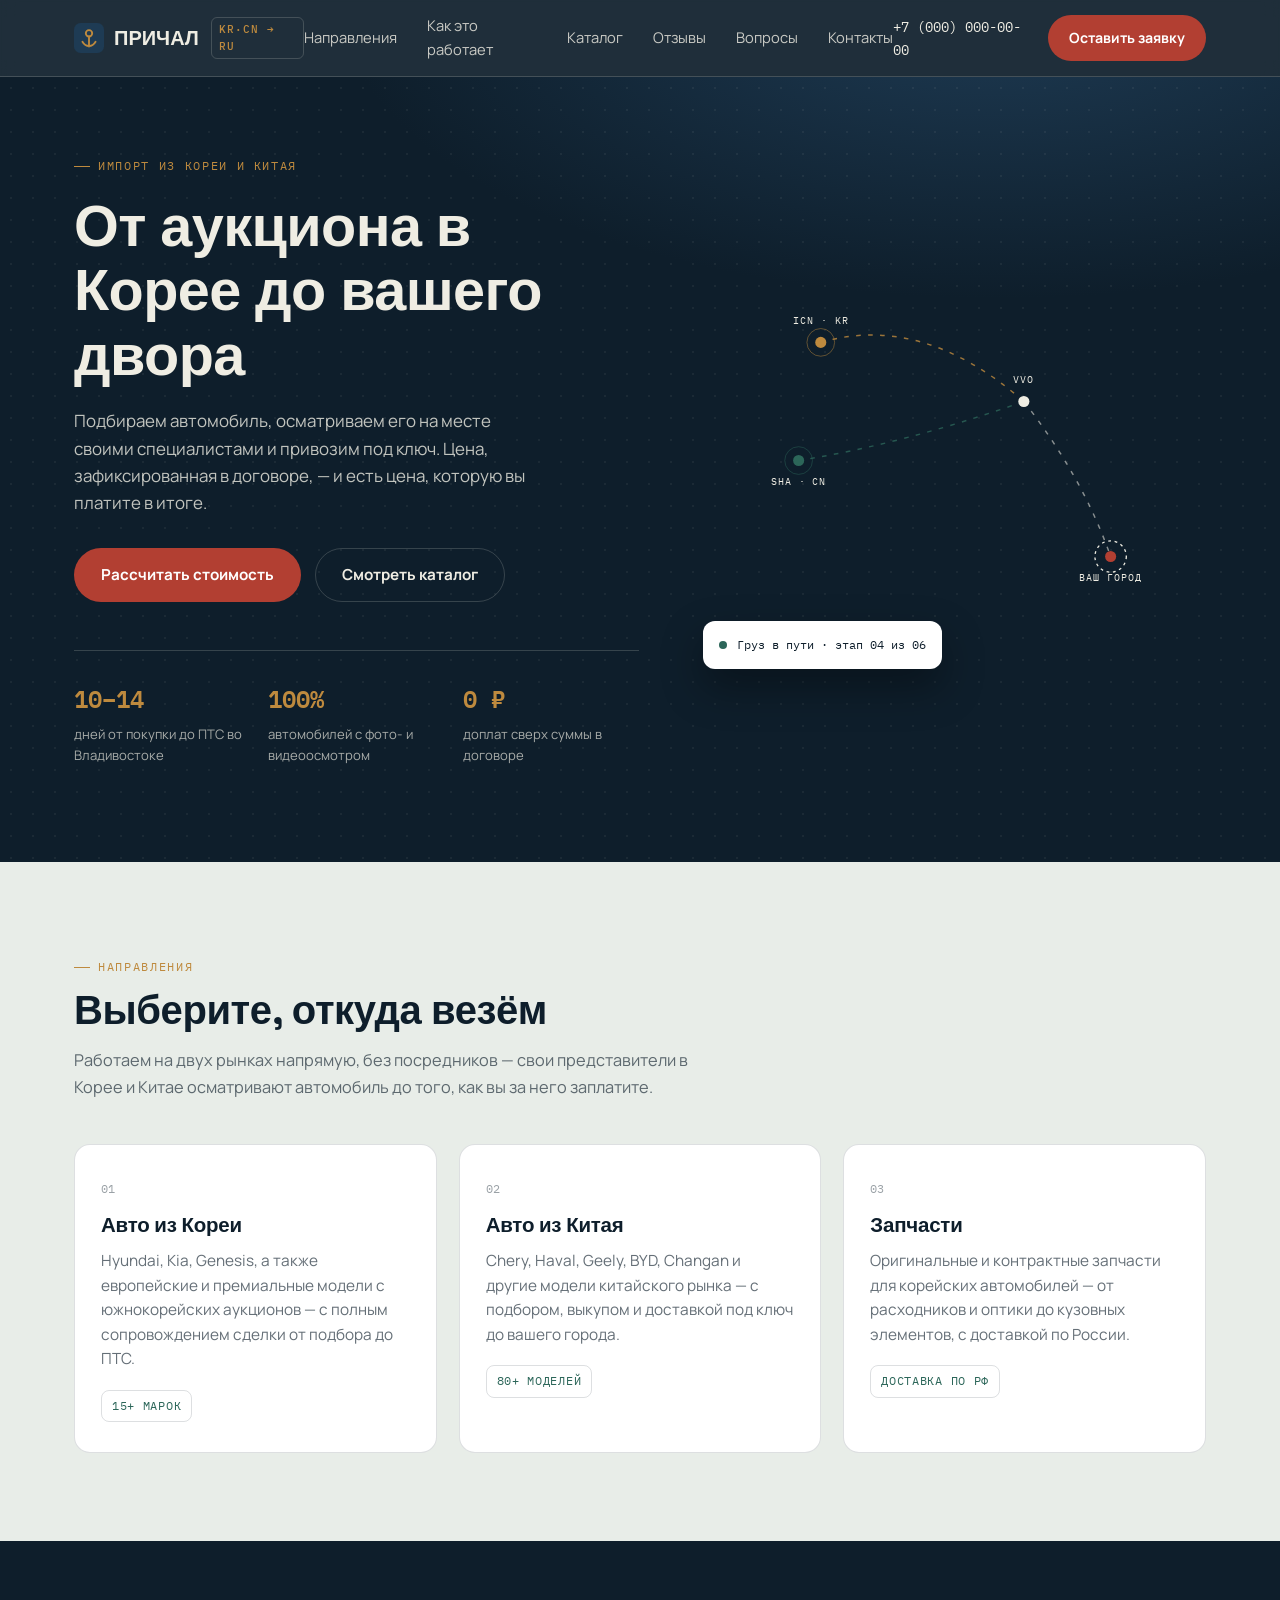
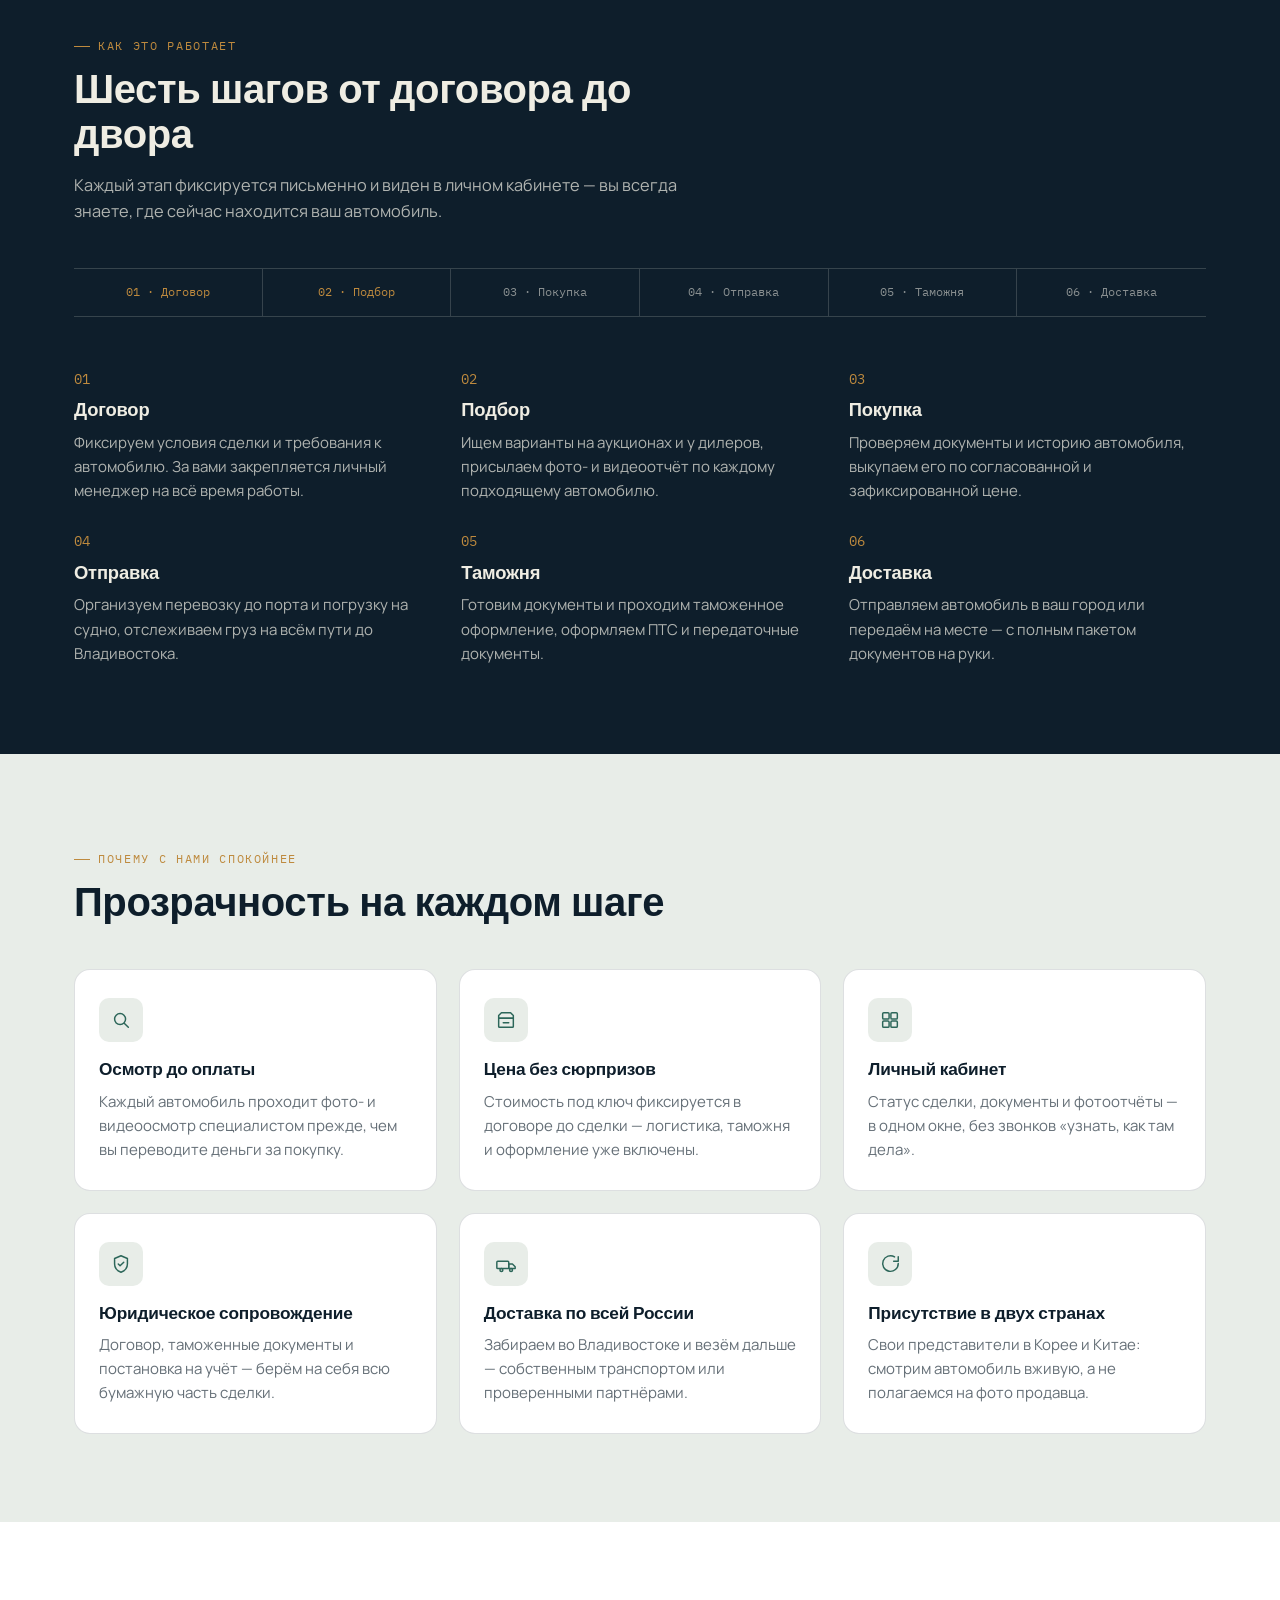
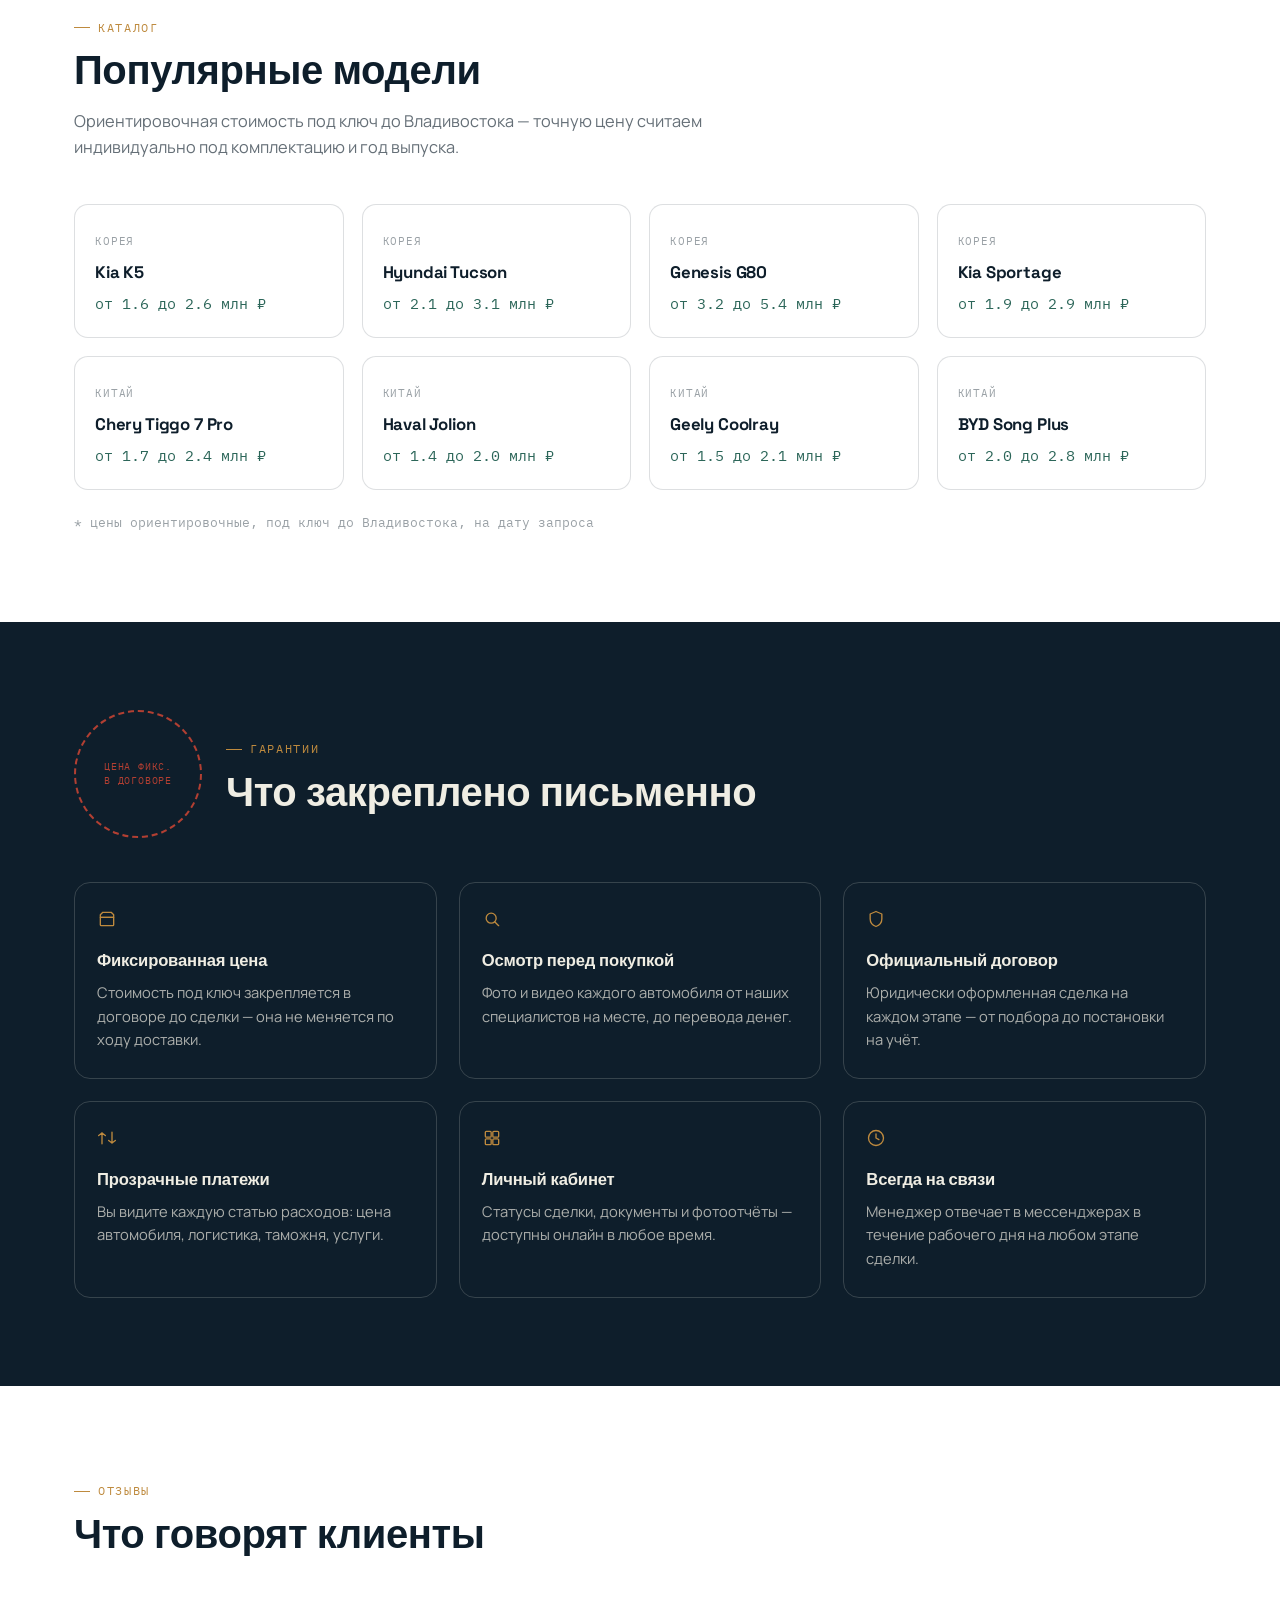
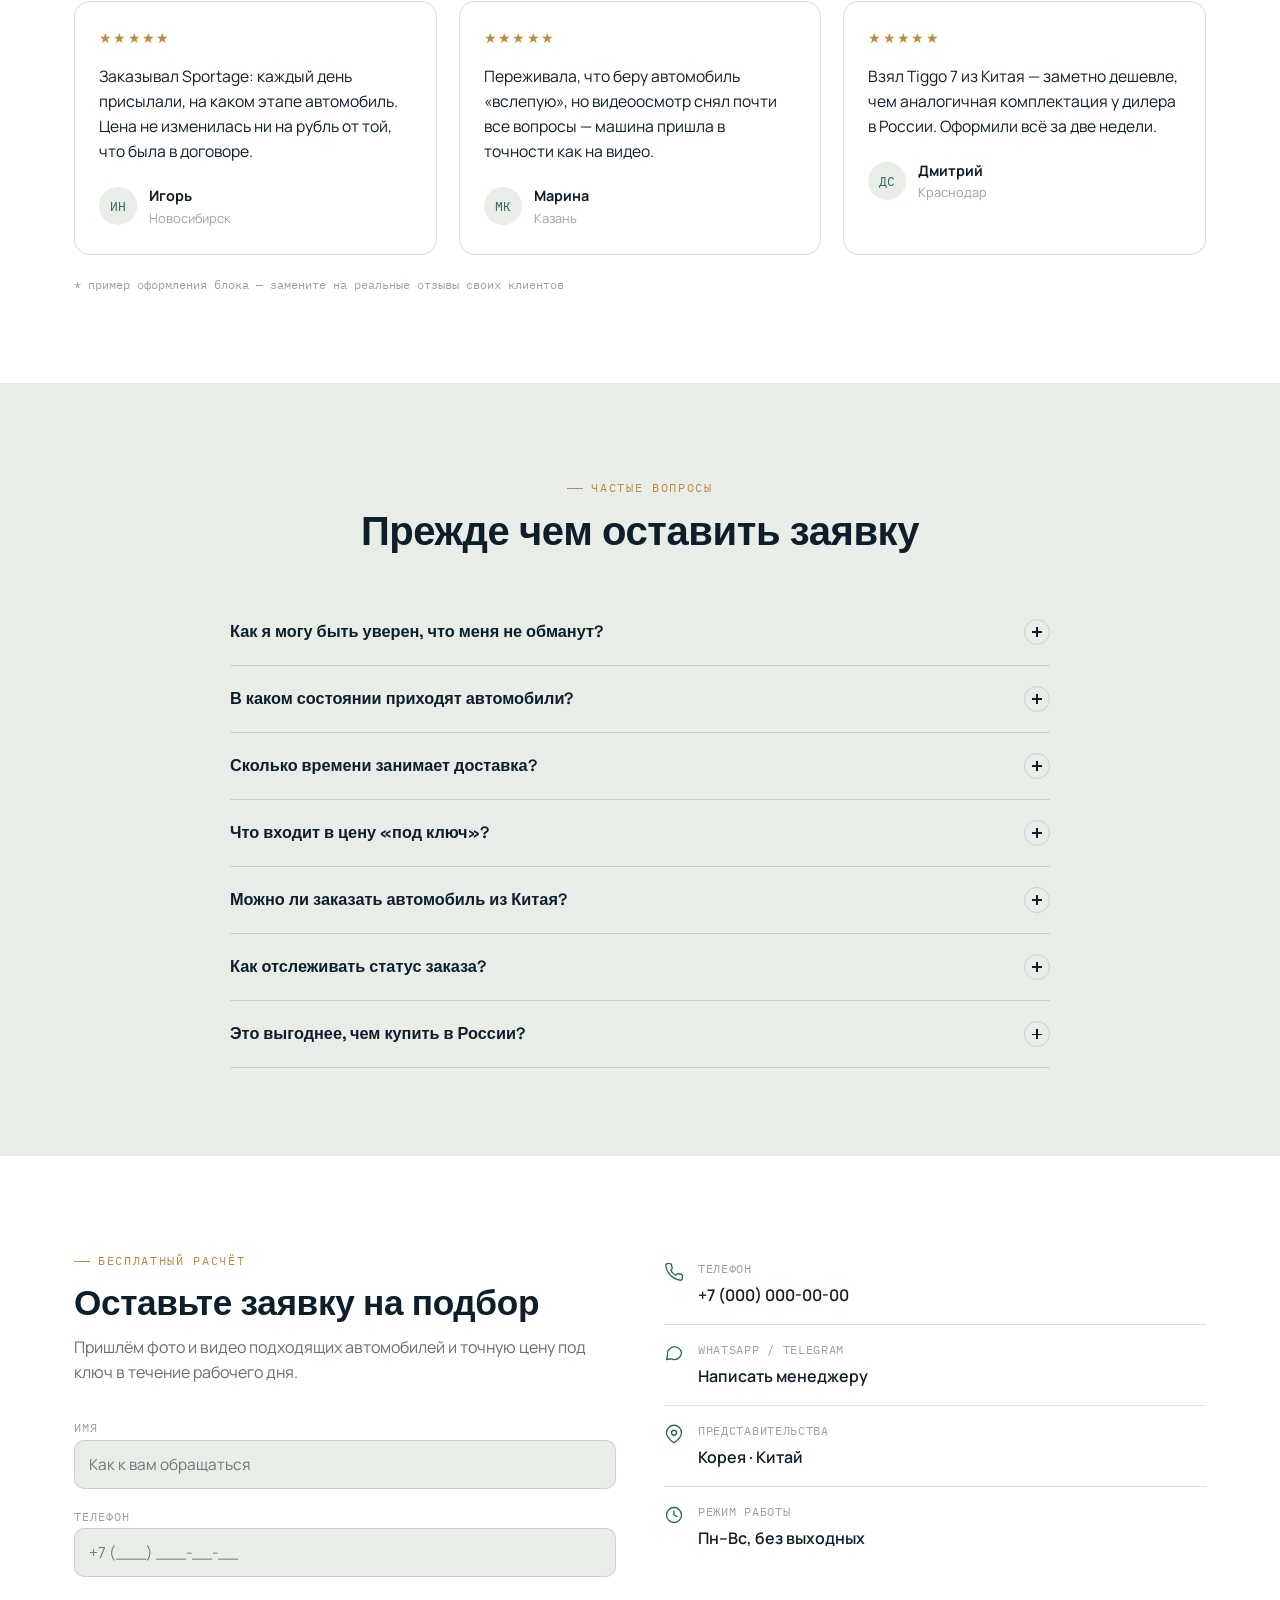
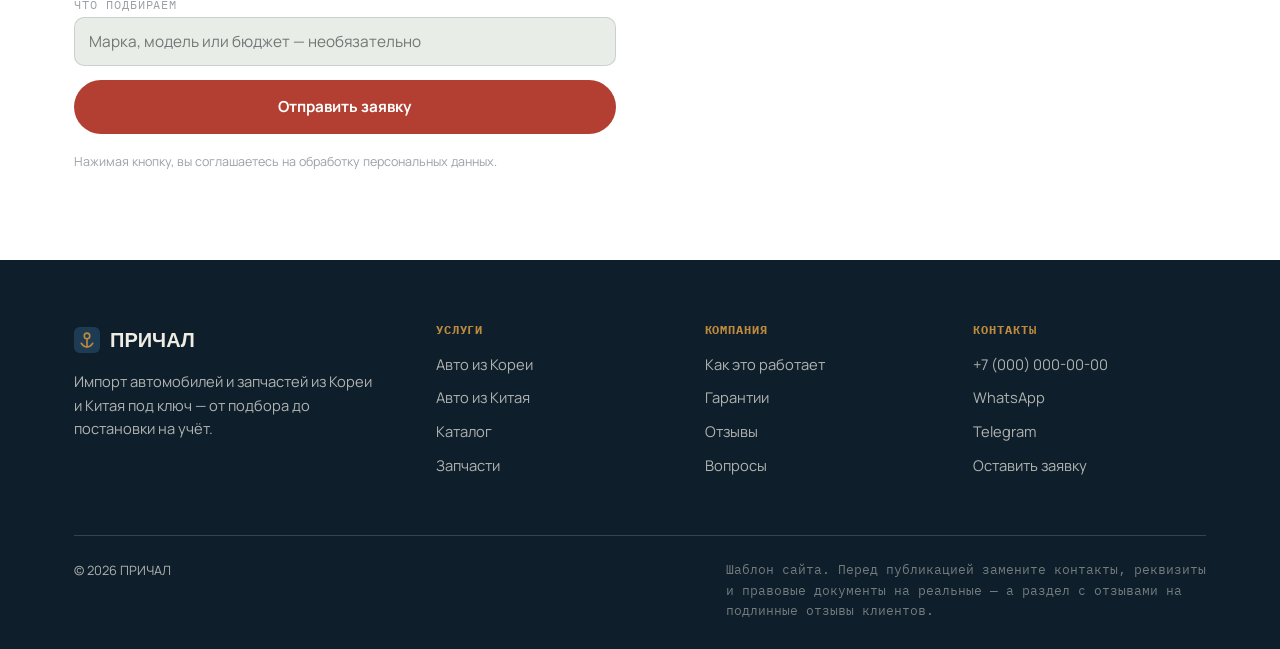
==== index.html @ e8a431ff "Add files via upload" ====
<!DOCTYPE html>
<html lang="ru">
<head>
<meta charset="UTF-8">
<meta name="viewport" content="width=device-width, initial-scale=1">
<title>ПРИЧАЛ — импорт автомобилей из Кореи и Китая под ключ</title>
<meta name="description" content="Подбираем, осматриваем и привозим автомобили из Кореи и Китая под ключ. Фиксированная цена в договоре, фото- и видеоосмотр, доставка по всей России.">
<link rel="icon" href="data:image/svg+xml,%3Csvg xmlns='http://www.w3.org/2000/svg' viewBox='0 0 32 32'%3E%3Crect width='32' height='32' rx='7' fill='%230E1E2B'/%3E%3Ccircle cx='16' cy='11' r='3.4' fill='none' stroke='%23BE8A3E' stroke-width='2'/%3E%3Cpath d='M16 14.4V25M9 20c1.8 3 4.2 4.6 7 4.6s5.2-1.6 7-4.6' fill='none' stroke='%23BE8A3E' stroke-width='2' stroke-linecap='round'/%3E%3C/svg%3E">
<link rel="preconnect" href="https://fonts.googleapis.com">
<link rel="preconnect" href="https://fonts.gstatic.com" crossorigin>
<link href="https://fonts.googleapis.com/css2?family=Space+Grotesk:wght@500;600;700&family=IBM+Plex+Mono:wght@400;500;600&family=Manrope:wght@400;500;600;700;800&display=swap" rel="stylesheet">
<style>
  :root{
    --navy:#0E1E2B;
    --navy-2:#152A3C;
    --navy-3:#1E3B54;
    --chart:#E8EDE8;
    --card:#FFFFFF;
    --brass:#BE8A3E;
    --signal:#B23F32;
    --sea:#2C6659;
    --ink:#0E1E2B;
    --ink-muted:rgba(14,30,43,.64);
    --ink-faint:rgba(14,30,43,.42);
    --line:rgba(14,30,43,.14);
    --line-invert:rgba(239,237,227,.18);
    --cream:#EFEDE3;
    --radius:16px;
    --container:1180px;
    --ff-display:'Space Grotesk',sans-serif;
    --ff-body:'Manrope',sans-serif;
    --ff-mono:'IBM Plex Mono',monospace;
  }

  *,*::before,*::after{box-sizing:border-box;}
  html{scroll-behavior:smooth;}
  body{
    margin:0;
    font-family:var(--ff-body);
    color:var(--ink);
    background:var(--chart);
    -webkit-font-smoothing:antialiased;
    line-height:1.6;
  }
  h1,h2,h3,h4{font-family:var(--ff-display);margin:0;line-height:1.12;letter-spacing:-.01em;}
  p{margin:0;}
  ul{margin:0;padding:0;list-style:none;}
  a{color:inherit;text-decoration:none;}
  img{max-width:100%;display:block;}
  button{font:inherit;cursor:pointer;}
  section[id]{scroll-margin-top:88px;}

  .skip-link{position:absolute;left:-999px;top:0;background:var(--signal);color:#fff;padding:10px 16px;border-radius:0 0 8px 0;z-index:200;}
  .skip-link:focus{left:0;}

  :focus-visible{outline:2px solid var(--brass);outline-offset:2px;}

  .container{max-width:var(--container);margin:0 auto;padding:0 24px;}
  .eyebrow{
    font-family:var(--ff-mono);
    font-size:.74rem;
    letter-spacing:.14em;
    text-transform:uppercase;
    color:var(--brass);
    display:inline-flex;
    align-items:center;
    gap:8px;
  }
  .eyebrow::before{content:'';width:16px;height:1px;background:var(--brass);display:inline-block;}

  .section-head{max-width:640px;margin-bottom:44px;}
  .section-head h2{font-size:clamp(1.7rem,3.2vw,2.5rem);margin-top:12px;}
  .section-head p{margin-top:14px;color:var(--ink-muted);font-size:1.02rem;}
  .section-head.center{margin-left:auto;margin-right:auto;text-align:center;}

  .btn{
    display:inline-flex;align-items:center;justify-content:center;gap:8px;
    padding:14px 26px;border-radius:999px;border:1px solid transparent;
    font-family:var(--ff-body);font-weight:700;font-size:.95rem;
    transition:transform .15s ease, background .2s ease, border-color .2s ease, color .2s ease;
    white-space:nowrap;
  }
  .btn--primary{background:var(--signal);color:#fff;}
  .btn--primary:hover{transform:translateY(-2px);background:#9c342a;}
  .btn--ghost{border-color:var(--line);color:var(--ink);background:transparent;}
  .btn--ghost:hover{border-color:var(--ink);transform:translateY(-2px);}
  .btn--ghost-invert{border-color:var(--line-invert);color:var(--cream);}
  .btn--ghost-invert:hover{border-color:var(--cream);}
  .btn--block{width:100%;}

  /* ===== Stamp signature element ===== */
  .stamp{
    width:128px;height:128px;border-radius:50%;
    border:2px dashed var(--signal);
    display:flex;align-items:center;justify-content:center;text-align:center;
    transform:rotate(-9deg);
    font-family:var(--ff-mono);color:var(--signal);
    flex:none;
  }
  .stamp span{display:block;font-size:.62rem;letter-spacing:.08em;text-transform:uppercase;line-height:1.35;padding:0 14px;}
  .stamp--sea{border-color:var(--sea);color:var(--sea);}

  /* ===== Header ===== */
  .site-header{
    position:sticky;top:0;z-index:100;
    background:rgba(14,30,43,.92);
    backdrop-filter:blur(8px);
    border-bottom:1px solid var(--line-invert);
  }
  .nav-row{display:flex;align-items:center;justify-content:space-between;height:76px;color:var(--cream);}
  .logo{display:flex;align-items:center;gap:10px;font-family:var(--ff-display);font-weight:700;font-size:1.25rem;color:var(--cream);}
  .logo em{font-style:normal;font-family:var(--ff-mono);font-weight:500;font-size:.66rem;letter-spacing:.1em;color:var(--brass);border:1px solid var(--line-invert);padding:3px 7px;border-radius:6px;margin-left:2px;}
  .logo svg{flex:none;}

  .nav-links{display:flex;align-items:center;gap:30px;font-size:.92rem;}
  .nav-links a{color:rgba(239,237,227,.82);transition:color .2s ease;}
  .nav-links a:hover{color:var(--cream);}

  .nav-actions{display:flex;align-items:center;gap:16px;}
  .nav-phone{font-family:var(--ff-mono);font-size:.9rem;color:var(--cream);display:none;}

  .burger{display:none;}
  #nav-toggle{display:none;}

  @media (max-width:920px){
    .nav-links{
      position:absolute;top:76px;left:0;right:0;
      background:var(--navy);
      flex-direction:column;align-items:stretch;gap:0;
      max-height:0;overflow:hidden;
      border-bottom:1px solid var(--line-invert);
      transition:max-height .3s ease;
    }
    .nav-links a{padding:16px 24px;border-top:1px solid var(--line-invert);}
    #nav-toggle:checked ~ .nav-links{max-height:400px;}
    .burger{
      display:flex;flex-direction:column;gap:5px;width:26px;background:none;border:none;padding:4px;
    }
    .burger span{height:2px;background:var(--cream);border-radius:2px;}
    .nav-phone{display:none !important;}
  }
  @media (min-width:921px){
    .nav-phone{display:inline-flex;}
  }

  /* ===== Hero ===== */
  .hero{
    background:radial-gradient(1100px 500px at 78% -10%, var(--navy-3), transparent 60%), var(--navy);
    color:var(--cream);
    padding:72px 0 96px;
    position:relative;
    overflow:hidden;
  }
  .hero::after{
    content:'';position:absolute;inset:0;
    background-image:radial-gradient(rgba(239,237,227,.06) 1px, transparent 1px);
    background-size:22px 22px;
    pointer-events:none;
  }
  .hero-grid{
    display:grid;grid-template-columns:1.05fr .95fr;gap:56px;align-items:center;
    position:relative;z-index:1;
  }
  .hero h1{font-size:clamp(2.3rem,4.6vw,3.6rem);margin-top:18px;max-width:14ch;}
  .hero-sub{margin-top:20px;max-width:46ch;color:rgba(239,237,227,.8);font-size:1.06rem;}
  .hero-ctas{display:flex;flex-wrap:wrap;gap:14px;margin-top:32px;align-items:center;}

  .hero-stats{
    display:grid;grid-template-columns:repeat(3,1fr);gap:18px;
    margin-top:48px;padding-top:28px;border-top:1px solid var(--line-invert);
  }
  .hero-stats .num{font-family:var(--ff-mono);font-size:1.5rem;color:var(--brass);font-weight:600;}
  .hero-stats .lbl{font-size:.82rem;color:rgba(239,237,227,.68);margin-top:6px;}

  .route-wrap{position:relative;display:flex;justify-content:center;}
  .route-card{
    position:absolute;bottom:-18px;left:8px;
    background:var(--card);color:var(--ink);border-radius:12px;
    padding:14px 16px;box-shadow:0 18px 40px rgba(0,0,0,.35);
    font-family:var(--ff-mono);font-size:.78rem;
    display:flex;align-items:center;gap:10px;
  }
  .route-card .dot{width:8px;height:8px;border-radius:50%;background:var(--sea);flex:none;}
  .route-map{width:100%;max-width:480px;height:auto;}
  .route-line{stroke-dasharray:5 8;animation:dash 26s linear infinite;}
  @keyframes dash{to{stroke-dashoffset:-600;}}

  @media (max-width:920px){
    .hero-grid{grid-template-columns:1fr;}
    .route-wrap{order:-1;margin-bottom:12px;}
    .route-card{position:static;margin-top:14px;display:inline-flex;}
  }
  @media (max-width:560px){
    .hero-stats{grid-template-columns:1fr;gap:14px;}
  }

  /* ===== Sections generic ===== */
  section{padding:88px 0;}
  .section--tight{padding:64px 0;}
  .bg-card{background:var(--card);}

  /* Directions */
  .directions-grid{display:grid;grid-template-columns:repeat(3,1fr);gap:22px;}
  .direction-card{
    background:var(--card);border:1px solid var(--line);border-radius:var(--radius);
    padding:30px 26px;transition:transform .2s ease, box-shadow .2s ease;
  }
  .direction-card:hover{transform:translateY(-4px);box-shadow:0 20px 40px rgba(14,30,43,.08);}
  .direction-card .idx{font-family:var(--ff-mono);color:var(--ink-faint);font-size:.78rem;}
  .direction-card h3{font-size:1.28rem;margin-top:14px;}
  .direction-card p{margin-top:12px;color:var(--ink-muted);font-size:.96rem;}
  .direction-card .tag{
    display:inline-block;margin-top:18px;font-family:var(--ff-mono);font-size:.72rem;
    letter-spacing:.06em;text-transform:uppercase;color:var(--sea);
    border:1px solid var(--line);padding:6px 10px;border-radius:8px;
  }

  @media (max-width:920px){.directions-grid{grid-template-columns:1fr;}}

  /* Process */
  .process{background:var(--navy);color:var(--cream);}
  .process-track{display:grid;grid-template-columns:repeat(6,1fr);gap:0;margin-bottom:52px;border-top:1px solid var(--line-invert);border-bottom:1px solid var(--line-invert);}
  .process-track div{
    font-family:var(--ff-mono);font-size:.72rem;text-align:center;padding:14px 4px;
    color:rgba(239,237,227,.55);border-right:1px solid var(--line-invert);
  }
  .process-track div:last-child{border-right:none;}
  .process-track div.active{color:var(--brass);}
  .process-grid{display:grid;grid-template-columns:repeat(3,1fr);gap:28px 30px;}
  .process-step .step-num{font-family:var(--ff-mono);color:var(--brass);font-size:.85rem;}
  .process-step h3{font-size:1.15rem;margin-top:10px;}
  .process-step p{margin-top:10px;color:rgba(239,237,227,.72);font-size:.94rem;}

  @media (max-width:920px){
    .process-track{grid-template-columns:repeat(3,1fr);}
    .process-track div:nth-child(3){border-right:none;}
    .process-grid{grid-template-columns:1fr 1fr;}
  }
  @media (max-width:560px){.process-grid{grid-template-columns:1fr;}}

  /* Features */
  .features-grid{display:grid;grid-template-columns:repeat(3,1fr);gap:22px;}
  .feature-card{padding:28px 24px;border-radius:var(--radius);border:1px solid var(--line);background:var(--card);}
  .feature-card .icon{
    width:44px;height:44px;border-radius:10px;background:var(--chart);
    display:flex;align-items:center;justify-content:center;color:var(--sea);
  }
  .feature-card h3{font-size:1.08rem;margin-top:18px;}
  .feature-card p{margin-top:10px;color:var(--ink-muted);font-size:.94rem;}

  @media (max-width:920px){.features-grid{grid-template-columns:1fr 1fr;}}
  @media (max-width:560px){.features-grid{grid-template-columns:1fr;}}

  /* Catalog */
  .catalog-grid{display:grid;grid-template-columns:repeat(4,1fr);gap:18px;}
  .model-card{
    background:var(--card);border:1px solid var(--line);border-radius:14px;
    padding:22px 20px;transition:border-color .2s ease, transform .2s ease;
  }
  .model-card:hover{border-color:var(--sea);transform:translateY(-3px);}
  .model-card .flag{font-family:var(--ff-mono);font-size:.66rem;letter-spacing:.08em;text-transform:uppercase;color:var(--ink-faint);}
  .model-card h4{font-size:1.05rem;margin-top:10px;}
  .model-card .price{margin-top:10px;font-family:var(--ff-mono);color:var(--sea);font-size:.92rem;}
  .catalog-note{margin-top:22px;color:var(--ink-faint);font-size:.84rem;font-family:var(--ff-mono);}

  @media (max-width:920px){.catalog-grid{grid-template-columns:1fr 1fr;}}
  @media (max-width:560px){.catalog-grid{grid-template-columns:1fr;}}

  /* Guarantees */
  .guarantees{background:var(--navy);color:var(--cream);}
  .guarantee-head{display:flex;align-items:center;gap:24px;margin-bottom:44px;flex-wrap:wrap;}
  .guarantees-grid{display:grid;grid-template-columns:repeat(3,1fr);gap:22px;}
  .guarantee-card{border:1px solid var(--line-invert);border-radius:var(--radius);padding:26px 22px;}
  .guarantee-card .icon{color:var(--brass);}
  .guarantee-card h3{font-size:1.04rem;margin-top:16px;}
  .guarantee-card p{margin-top:10px;color:rgba(239,237,227,.7);font-size:.92rem;}

  @media (max-width:920px){.guarantees-grid{grid-template-columns:1fr 1fr;}}
  @media (max-width:560px){.guarantees-grid{grid-template-columns:1fr;}.guarantee-head{flex-direction:column;align-items:flex-start;}}

  /* Testimonials */
  .testi-grid{display:grid;grid-template-columns:repeat(3,1fr);gap:22px;}
  .testi-card{background:var(--card);border:1px solid var(--line);border-radius:var(--radius);padding:26px 24px;}
  .testi-stars{color:var(--brass);font-family:var(--ff-mono);letter-spacing:.1em;font-size:.85rem;}
  .testi-card p.quote{margin-top:14px;font-size:.98rem;color:var(--ink);}
  .testi-who{display:flex;align-items:center;gap:12px;margin-top:20px;}
  .testi-avatar{
    width:38px;height:38px;border-radius:50%;background:var(--chart);
    display:flex;align-items:center;justify-content:center;font-family:var(--ff-mono);
    font-size:.82rem;color:var(--sea);flex:none;
  }
  .testi-who .name{font-weight:700;font-size:.9rem;}
  .testi-who .city{font-size:.8rem;color:var(--ink-faint);}
  .testi-note{margin-top:20px;font-family:var(--ff-mono);font-size:.78rem;color:var(--ink-faint);}

  @media (max-width:920px){.testi-grid{grid-template-columns:1fr;}}

  /* FAQ */
  .faq-list{max-width:820px;margin:0 auto;}
  details.faq-item{border-bottom:1px solid var(--line);padding:20px 0;}
  details.faq-item summary{
    list-style:none;cursor:pointer;display:flex;align-items:center;justify-content:space-between;
    gap:20px;font-family:var(--ff-display);font-weight:600;font-size:1.02rem;
  }
  details.faq-item summary::-webkit-details-marker{display:none;}
  details.faq-item summary .plus{
    flex:none;width:26px;height:26px;border-radius:50%;border:1px solid var(--line);
    display:flex;align-items:center;justify-content:center;position:relative;
  }
  details.faq-item summary .plus::before,
  details.faq-item summary .plus::after{content:'';position:absolute;background:var(--ink);}
  details.faq-item summary .plus::before{width:10px;height:1.6px;}
  details.faq-item summary .plus::after{width:1.6px;height:10px;transition:transform .2s ease;}
  details.faq-item[open] summary .plus::after{transform:rotate(90deg) scaleY(0);}
  details.faq-item p{margin-top:14px;color:var(--ink-muted);font-size:.96rem;max-width:70ch;}

  /* CTA / contact */
  .contact{background:var(--card);}
  .contact-grid{display:grid;grid-template-columns:1fr 1fr;gap:48px;align-items:start;}
  .contact-form{display:grid;gap:14px;}
  .contact-form label{font-family:var(--ff-mono);font-size:.74rem;text-transform:uppercase;letter-spacing:.08em;color:var(--ink-faint);}
  .contact-form input,.contact-form textarea{
    width:100%;padding:13px 14px;border-radius:10px;border:1px solid var(--line);
    font-family:var(--ff-body);font-size:.96rem;background:var(--chart);color:var(--ink);
  }
  .contact-form textarea{min-height:96px;resize:vertical;}
  .form-note{font-size:.78rem;color:var(--ink-faint);margin-top:4px;}
  .form-success{
    display:none;margin-top:14px;padding:12px 14px;border-radius:10px;
    background:rgba(44,102,89,.1);color:var(--sea);font-size:.9rem;font-family:var(--ff-mono);
  }
  .form-success.show{display:block;}

  .contact-side .item{display:flex;gap:14px;padding:16px 0;border-top:1px solid var(--line);}
  .contact-side .item:first-child{border-top:none;}
  .contact-side .item .ic{color:var(--sea);flex:none;margin-top:2px;}
  .contact-side .item .lbl{font-family:var(--ff-mono);font-size:.72rem;text-transform:uppercase;letter-spacing:.06em;color:var(--ink-faint);}
  .contact-side .item .val{margin-top:4px;font-weight:600;}

  @media (max-width:920px){.contact-grid{grid-template-columns:1fr;}}

  /* Footer */
  .site-footer{background:var(--navy);color:rgba(239,237,227,.72);padding:64px 0 28px;}
  .footer-top{display:grid;grid-template-columns:1.4fr 1fr 1fr 1fr;gap:36px;}
  .footer-brand .logo{margin-bottom:14px;}
  .footer-brand p{font-size:.92rem;max-width:34ch;}
  .footer-col h4{font-family:var(--ff-mono);font-size:.72rem;letter-spacing:.08em;text-transform:uppercase;color:var(--brass);margin-bottom:16px;}
  .footer-col ul li{margin-bottom:10px;font-size:.92rem;}
  .footer-col ul a:hover{color:var(--cream);}
  .footer-bottom{
    margin-top:48px;padding-top:24px;border-top:1px solid var(--line-invert);
    display:flex;justify-content:space-between;flex-wrap:wrap;gap:12px;font-size:.8rem;
  }
  .footer-bottom .legal-note{font-family:var(--ff-mono);color:rgba(239,237,227,.45);max-width:60ch;}

  @media (max-width:920px){.footer-top{grid-template-columns:1fr 1fr;}}
  @media (max-width:560px){.footer-top{grid-template-columns:1fr;}}

  /* Reveal on scroll (progressive enhancement) */
  html.js-ready .reveal{opacity:0;transform:translateY(16px);transition:opacity .6s ease, transform .6s ease;}
  html.js-ready .reveal.in{opacity:1;transform:none;}

  @media (prefers-reduced-motion:reduce){
    html{scroll-behavior:auto;}
    .route-line{animation:none;}
    html.js-ready .reveal{opacity:1;transform:none;transition:none;}
    .direction-card:hover,.model-card:hover,.btn:hover{transform:none;}
  }
</style>
</head>
<body>
<a href="#main" class="skip-link">Перейти к содержимому</a>

<header class="site-header">
  <div class="container nav-row">
    <a href="#top" class="logo" aria-label="ПРИЧАЛ — на главную">
      <svg width="30" height="30" viewBox="0 0 32 32"><rect width="32" height="32" rx="7" fill="#1E3B54"/><circle cx="16" cy="11" r="3.4" fill="none" stroke="#BE8A3E" stroke-width="2"/><path d="M16 14.4V25M9 20c1.8 3 4.2 4.6 7 4.6s5.2-1.6 7-4.6" fill="none" stroke="#BE8A3E" stroke-width="2" stroke-linecap="round"/></svg>
      ПРИЧАЛ <em>KR·CN → RU</em>
    </a>

    <input type="checkbox" id="nav-toggle">
    <nav aria-label="Основная навигация" style="display:flex;align-items:center;">
      <ul class="nav-links">
        <li><a href="#directions">Направления</a></li>
        <li><a href="#process">Как это работает</a></li>
        <li><a href="#catalog">Каталог</a></li>
        <li><a href="#reviews">Отзывы</a></li>
        <li><a href="#faq">Вопросы</a></li>
        <li><a href="#contacts">Контакты</a></li>
      </ul>
    </nav>

    <div class="nav-actions">
      <a href="tel:+70000000000" class="nav-phone">+7 (000) 000-00-00</a>
      <a href="#contacts" class="btn btn--primary" style="padding:11px 20px;font-size:.88rem;">Оставить заявку</a>
      <label for="nav-toggle" class="burger" aria-label="Открыть меню"><span></span><span></span><span></span></label>
    </div>
  </div>
</header>

<main id="main">

  <!-- HERO -->
  <section class="hero" id="top">
    <div class="container hero-grid">
      <div>
        <span class="eyebrow">Импорт из Кореи и Китая</span>
        <h1>От аукциона в Корее до вашего двора</h1>
        <p class="hero-sub">Подбираем автомобиль, осматриваем его на месте своими специалистами и привозим под ключ. Цена, зафиксированная в договоре, — и есть цена, которую вы платите в итоге.</p>

        <div class="hero-ctas">
          <a href="#contacts" class="btn btn--primary">Рассчитать стоимость</a>
          <a href="#catalog" class="btn btn--ghost-invert">Смотреть каталог</a>
        </div>

        <div class="hero-stats">
          <div><div class="num">10–14</div><div class="lbl">дней от покупки до ПТС во Владивостоке</div></div>
          <div><div class="num">100%</div><div class="lbl">автомобилей с фото- и видеоосмотром</div></div>
          <div><div class="num">0 ₽</div><div class="lbl">доплат сверх суммы в договоре</div></div>
        </div>
      </div>

      <div class="route-wrap">
        <svg class="route-map" viewBox="0 0 520 420" role="img" aria-label="Схема маршрута доставки: Корея и Китай — Владивосток — ваш город">
          <path class="route-line" d="M120,86 Q230,54 340,150" fill="none" stroke="#BE8A3E" stroke-width="1.6" opacity=".8"/>
          <path class="route-line" d="M96,214 Q210,196 340,150" fill="none" stroke="#2C6659" stroke-width="1.6" opacity=".8"/>
          <path class="route-line" d="M340,150 Q404,232 434,318" fill="none" stroke="#EFEDE3" stroke-width="1.6" opacity=".55"/>

          <circle cx="120" cy="86" r="15" fill="none" stroke="#BE8A3E" stroke-width="1" opacity=".5"/>
          <circle cx="120" cy="86" r="6" fill="#BE8A3E"/>
          <text x="120" y="66" text-anchor="middle" fill="#EFEDE3" font-family="IBM Plex Mono" font-size="11" letter-spacing="1">ICN · KR</text>

          <circle cx="96" cy="214" r="15" fill="none" stroke="#2C6659" stroke-width="1" opacity=".5"/>
          <circle cx="96" cy="214" r="6" fill="#2C6659"/>
          <text x="96" y="240" text-anchor="middle" fill="#EFEDE3" font-family="IBM Plex Mono" font-size="11" letter-spacing="1">SHA · CN</text>

          <circle cx="340" cy="150" r="6" fill="#EFEDE3"/>
          <text x="340" y="130" text-anchor="middle" fill="#EFEDE3" font-family="IBM Plex Mono" font-size="11" letter-spacing="1">VVO</text>

          <circle cx="434" cy="318" r="17" fill="none" stroke="#EFEDE3" stroke-width="1.4" stroke-dasharray="3 4"/>
          <circle cx="434" cy="318" r="6" fill="#B23F32"/>
          <text x="434" y="344" text-anchor="middle" fill="#EFEDE3" font-family="IBM Plex Mono" font-size="11" letter-spacing="1">ВАШ ГОРОД</text>
        </svg>
        <div class="route-card"><span class="dot"></span> Груз в пути · этап 04 из 06</div>
      </div>
    </div>
  </section>

  <!-- DIRECTIONS -->
  <section id="directions">
    <div class="container">
      <div class="section-head reveal">
        <span class="eyebrow">Направления</span>
        <h2>Выберите, откуда везём</h2>
        <p>Работаем на двух рынках напрямую, без посредников — свои представители в Корее и Китае осматривают автомобиль до того, как вы за него заплатите.</p>
      </div>

      <div class="directions-grid">
        <div class="direction-card reveal">
          <span class="idx">01</span>
          <h3>Авто из Кореи</h3>
          <p>Hyundai, Kia, Genesis, а также европейские и премиальные модели с южнокорейских аукционов — с полным сопровождением сделки от подбора до ПТС.</p>
          <span class="tag">15+ марок</span>
        </div>
        <div class="direction-card reveal">
          <span class="idx">02</span>
          <h3>Авто из Китая</h3>
          <p>Chery, Haval, Geely, BYD, Changan и другие модели китайского рынка — с подбором, выкупом и доставкой под ключ до вашего города.</p>
          <span class="tag">80+ моделей</span>
        </div>
        <div class="direction-card reveal">
          <span class="idx">03</span>
          <h3>Запчасти</h3>
          <p>Оригинальные и контрактные запчасти для корейских автомобилей — от расходников и оптики до кузовных элементов, с доставкой по России.</p>
          <span class="tag">Доставка по РФ</span>
        </div>
      </div>
    </div>
  </section>

  <!-- PROCESS -->
  <section class="process" id="process">
    <div class="container">
      <div class="section-head reveal" style="color:var(--cream);">
        <span class="eyebrow">Как это работает</span>
        <h2>Шесть шагов от договора до двора</h2>
        <p style="color:rgba(239,237,227,.72);">Каждый этап фиксируется письменно и виден в личном кабинете — вы всегда знаете, где сейчас находится ваш автомобиль.</p>
      </div>

      <div class="process-track">
        <div class="active">01 · Договор</div>
        <div class="active">02 · Подбор</div>
        <div>03 · Покупка</div>
        <div>04 · Отправка</div>
        <div>05 · Таможня</div>
        <div>06 · Доставка</div>
      </div>

      <div class="process-grid">
        <div class="process-step reveal">
          <div class="step-num">01</div>
          <h3>Договор</h3>
          <p>Фиксируем условия сделки и требования к автомобилю. За вами закрепляется личный менеджер на всё время работы.</p>
        </div>
        <div class="process-step reveal">
          <div class="step-num">02</div>
          <h3>Подбор</h3>
          <p>Ищем варианты на аукционах и у дилеров, присылаем фото- и видеоотчёт по каждому подходящему автомобилю.</p>
        </div>
        <div class="process-step reveal">
          <div class="step-num">03</div>
          <h3>Покупка</h3>
          <p>Проверяем документы и историю автомобиля, выкупаем его по согласованной и зафиксированной цене.</p>
        </div>
        <div class="process-step reveal">
          <div class="step-num">04</div>
          <h3>Отправка</h3>
          <p>Организуем перевозку до порта и погрузку на судно, отслеживаем груз на всём пути до Владивостока.</p>
        </div>
        <div class="process-step reveal">
          <div class="step-num">05</div>
          <h3>Таможня</h3>
          <p>Готовим документы и проходим таможенное оформление, оформляем ПТС и передаточные документы.</p>
        </div>
        <div class="process-step reveal">
          <div class="step-num">06</div>
          <h3>Доставка</h3>
          <p>Отправляем автомобиль в ваш город или передаём на месте — с полным пакетом документов на руки.</p>
        </div>
      </div>
    </div>
  </section>

  <!-- FEATURES -->
  <section id="why">
    <div class="container">
      <div class="section-head reveal">
        <span class="eyebrow">Почему с нами спокойнее</span>
        <h2>Прозрачность на каждом шаге</h2>
      </div>

      <div class="features-grid">
        <div class="feature-card reveal">
          <div class="icon"><svg width="22" height="22" viewBox="0 0 24 24" fill="none" stroke="currentColor" stroke-width="1.6" stroke-linecap="round" stroke-linejoin="round"><circle cx="11" cy="11" r="6"/><line x1="20" y1="20" x2="15.5" y2="15.5"/></svg></div>
          <h3>Осмотр до оплаты</h3>
          <p>Каждый автомобиль проходит фото- и видеоосмотр специалистом прежде, чем вы переводите деньги за покупку.</p>
        </div>
        <div class="feature-card reveal">
          <div class="icon"><svg width="22" height="22" viewBox="0 0 24 24" fill="none" stroke="currentColor" stroke-width="1.6" stroke-linecap="round" stroke-linejoin="round"><path d="M4 7l3-3h10l3 3v3H4z"/><path d="M4 10h16v9a1 1 0 0 1-1 1H5a1 1 0 0 1-1-1z"/><path d="M9 15h6"/></svg></div>
          <h3>Цена без сюрпризов</h3>
          <p>Стоимость под ключ фиксируется в договоре до сделки — логистика, таможня и оформление уже включены.</p>
        </div>
        <div class="feature-card reveal">
          <div class="icon"><svg width="22" height="22" viewBox="0 0 24 24" fill="none" stroke="currentColor" stroke-width="1.6" stroke-linecap="round" stroke-linejoin="round"><rect x="4" y="4" width="7" height="7" rx="1.2"/><rect x="13" y="4" width="7" height="7" rx="1.2"/><rect x="4" y="13" width="7" height="7" rx="1.2"/><rect x="13" y="13" width="7" height="7" rx="1.2"/></svg></div>
          <h3>Личный кабинет</h3>
          <p>Статус сделки, документы и фотоотчёты — в одном окне, без звонков «узнать, как там дела».</p>
        </div>
        <div class="feature-card reveal">
          <div class="icon"><svg width="22" height="22" viewBox="0 0 24 24" fill="none" stroke="currentColor" stroke-width="1.6" stroke-linecap="round" stroke-linejoin="round"><path d="M12 3l7 3v6c0 4.5-3 7.5-7 9-4-1.5-7-4.5-7-9V6z"/><path d="M9 12l2 2 4-4"/></svg></div>
          <h3>Юридическое сопровождение</h3>
          <p>Договор, таможенные документы и постановка на учёт — берём на себя всю бумажную часть сделки.</p>
        </div>
        <div class="feature-card reveal">
          <div class="icon"><svg width="22" height="22" viewBox="0 0 24 24" fill="none" stroke="currentColor" stroke-width="1.6" stroke-linecap="round" stroke-linejoin="round"><rect x="2" y="9" width="13" height="8" rx="1"/><path d="M15 12h4l3 3v2h-7z"/><circle cx="7" cy="18.5" r="1.6"/><circle cx="17.5" cy="18.5" r="1.6"/></svg></div>
          <h3>Доставка по всей России</h3>
          <p>Забираем во Владивостоке и везём дальше — собственным транспортом или проверенными партнёрами.</p>
        </div>
        <div class="feature-card reveal">
          <div class="icon"><svg width="22" height="22" viewBox="0 0 24 24" fill="none" stroke="currentColor" stroke-width="1.6" stroke-linecap="round" stroke-linejoin="round"><path d="M21 11.5a8.5 8.5 0 1 1-4-7.2"/><path d="M21 4v5h-5"/></svg></div>
          <h3>Присутствие в двух странах</h3>
          <p>Свои представители в Корее и Китае: смотрим автомобиль вживую, а не полагаемся на фото продавца.</p>
        </div>
      </div>
    </div>
  </section>

  <!-- CATALOG -->
  <section class="bg-card" id="catalog">
    <div class="container">
      <div class="section-head reveal">
        <span class="eyebrow">Каталог</span>
        <h2>Популярные модели</h2>
        <p>Ориентировочная стоимость под ключ до Владивостока — точную цену считаем индивидуально под комплектацию и год выпуска.</p>
      </div>

      <div class="catalog-grid">
        <div class="model-card reveal"><span class="flag">Корея</span><h4>Kia K5</h4><div class="price">от 1.6 до 2.6 млн ₽</div></div>
        <div class="model-card reveal"><span class="flag">Корея</span><h4>Hyundai Tucson</h4><div class="price">от 2.1 до 3.1 млн ₽</div></div>
        <div class="model-card reveal"><span class="flag">Корея</span><h4>Genesis G80</h4><div class="price">от 3.2 до 5.4 млн ₽</div></div>
        <div class="model-card reveal"><span class="flag">Корея</span><h4>Kia Sportage</h4><div class="price">от 1.9 до 2.9 млн ₽</div></div>
        <div class="model-card reveal"><span class="flag">Китай</span><h4>Chery Tiggo 7 Pro</h4><div class="price">от 1.7 до 2.4 млн ₽</div></div>
        <div class="model-card reveal"><span class="flag">Китай</span><h4>Haval Jolion</h4><div class="price">от 1.4 до 2.0 млн ₽</div></div>
        <div class="model-card reveal"><span class="flag">Китай</span><h4>Geely Coolray</h4><div class="price">от 1.5 до 2.1 млн ₽</div></div>
        <div class="model-card reveal"><span class="flag">Китай</span><h4>BYD Song Plus</h4><div class="price">от 2.0 до 2.8 млн ₽</div></div>
      </div>
      <div class="catalog-note">* цены ориентировочные, под ключ до Владивостока, на дату запроса</div>
    </div>
  </section>

  <!-- GUARANTEES -->
  <section class="guarantees" id="guarantees">
    <div class="container">
      <div class="guarantee-head">
        <div class="stamp reveal" aria-hidden="true"><span>Цена фикс.<br>в договоре</span></div>
        <div class="section-head reveal" style="margin-bottom:0;color:var(--cream);">
          <span class="eyebrow">Гарантии</span>
          <h2>Что закреплено письменно</h2>
        </div>
      </div>

      <div class="guarantees-grid">
        <div class="guarantee-card reveal">
          <div class="icon"><svg width="20" height="20" viewBox="0 0 24 24" fill="none" stroke="currentColor" stroke-width="1.6" stroke-linecap="round" stroke-linejoin="round"><path d="M4 7l3-3h10l3 3v3H4z"/><path d="M4 10h16v9a1 1 0 0 1-1 1H5a1 1 0 0 1-1-1z"/></svg></div>
          <h3>Фиксированная цена</h3>
          <p>Стоимость под ключ закрепляется в договоре до сделки — она не меняется по ходу доставки.</p>
        </div>
        <div class="guarantee-card reveal">
          <div class="icon"><svg width="20" height="20" viewBox="0 0 24 24" fill="none" stroke="currentColor" stroke-width="1.6" stroke-linecap="round" stroke-linejoin="round"><circle cx="11" cy="11" r="6"/><line x1="20" y1="20" x2="15.5" y2="15.5"/></svg></div>
          <h3>Осмотр перед покупкой</h3>
          <p>Фото и видео каждого автомобиля от наших специалистов на месте, до перевода денег.</p>
        </div>
        <div class="guarantee-card reveal">
          <div class="icon"><svg width="20" height="20" viewBox="0 0 24 24" fill="none" stroke="currentColor" stroke-width="1.6" stroke-linecap="round" stroke-linejoin="round"><path d="M12 3l7 3v6c0 4.5-3 7.5-7 9-4-1.5-7-4.5-7-9V6z"/></svg></div>
          <h3>Официальный договор</h3>
          <p>Юридически оформленная сделка на каждом этапе — от подбора до постановки на учёт.</p>
        </div>
        <div class="guarantee-card reveal">
          <div class="icon"><svg width="20" height="20" viewBox="0 0 24 24" fill="none" stroke="currentColor" stroke-width="1.6" stroke-linecap="round" stroke-linejoin="round"><path d="M4 19V6M4 6l4 3M4 6l-4 3" transform="translate(2,0)"/><path d="M20 5v13M20 18l-4-3M20 18l4-3" transform="translate(-2,0)"/></svg></div>
          <h3>Прозрачные платежи</h3>
          <p>Вы видите каждую статью расходов: цена автомобиля, логистика, таможня, услуги.</p>
        </div>
        <div class="guarantee-card reveal">
          <div class="icon"><svg width="20" height="20" viewBox="0 0 24 24" fill="none" stroke="currentColor" stroke-width="1.6" stroke-linecap="round" stroke-linejoin="round"><rect x="4" y="4" width="7" height="7" rx="1.2"/><rect x="13" y="4" width="7" height="7" rx="1.2"/><rect x="4" y="13" width="7" height="7" rx="1.2"/><rect x="13" y="13" width="7" height="7" rx="1.2"/></svg></div>
          <h3>Личный кабинет</h3>
          <p>Статусы сделки, документы и фотоотчёты — доступны онлайн в любое время.</p>
        </div>
        <div class="guarantee-card reveal">
          <div class="icon"><svg width="20" height="20" viewBox="0 0 24 24" fill="none" stroke="currentColor" stroke-width="1.6" stroke-linecap="round" stroke-linejoin="round"><circle cx="12" cy="12" r="9"/><path d="M12 7v5l3.5 2"/></svg></div>
          <h3>Всегда на связи</h3>
          <p>Менеджер отвечает в мессенджерах в течение рабочего дня на любом этапе сделки.</p>
        </div>
      </div>
    </div>
  </section>

  <!-- TESTIMONIALS -->
  <section class="bg-card" id="reviews">
    <div class="container">
      <div class="section-head reveal">
        <span class="eyebrow">Отзывы</span>
        <h2>Что говорят клиенты</h2>
      </div>

      <div class="testi-grid">
        <div class="testi-card reveal">
          <div class="testi-stars">★★★★★</div>
          <p class="quote">Заказывал Sportage: каждый день присылали, на каком этапе автомобиль. Цена не изменилась ни на рубль от той, что была в договоре.</p>
          <div class="testi-who"><div class="testi-avatar">ИН</div><div><div class="name">Игорь</div><div class="city">Новосибирск</div></div></div>
        </div>
        <div class="testi-card reveal">
          <div class="testi-stars">★★★★★</div>
          <p class="quote">Переживала, что беру автомобиль «вслепую», но видеоосмотр снял почти все вопросы — машина пришла в точности как на видео.</p>
          <div class="testi-who"><div class="testi-avatar">МК</div><div><div class="name">Марина</div><div class="city">Казань</div></div></div>
        </div>
        <div class="testi-card reveal">
          <div class="testi-stars">★★★★★</div>
          <p class="quote">Взял Tiggo 7 из Китая — заметно дешевле, чем аналогичная комплектация у дилера в России. Оформили всё за две недели.</p>
          <div class="testi-who"><div class="testi-avatar">ДС</div><div><div class="name">Дмитрий</div><div class="city">Краснодар</div></div></div>
        </div>
      </div>
      <p class="testi-note">* пример оформления блока — замените на реальные отзывы своих клиентов</p>
    </div>
  </section>

  <!-- FAQ -->
  <section id="faq">
    <div class="container">
      <div class="section-head center reveal" style="margin-left:auto;margin-right:auto;">
        <span class="eyebrow">Частые вопросы</span>
        <h2>Прежде чем оставить заявку</h2>
      </div>

      <div class="faq-list reveal">
        <details class="faq-item">
          <summary>Как я могу быть уверен, что меня не обманут?<span class="plus"></span></summary>
          <p>Каждый шаг сделки фиксируется в договоре, а цену на конкретный автомобиль можно сверить самостоятельно на аукционных площадках Кореи и Китая. Фото- и видеоосмотр проводится до перевода денег за покупку.</p>
        </details>
        <details class="faq-item">
          <summary>В каком состоянии приходят автомобили?<span class="plus"></span></summary>
          <p>Перед покупкой автомобиль осматривает специалист на площадке — присылаем фото и видео по кузову, салону и ходовой части, честно отмечаем все дефекты, если они есть.</p>
        </details>
        <details class="faq-item">
          <summary>Сколько времени занимает доставка?<span class="plus"></span></summary>
          <p>От покупки до получения ПТС во Владивостоке обычно уходит 10–14 дней, дальше — доставка в ваш город по согласованному маршруту.</p>
        </details>
        <details class="faq-item">
          <summary>Что входит в цену «под ключ»?<span class="plus"></span></summary>
          <p>Стоимость автомобиля, логистика до Владивостока, таможенные платежи и оформление документов — без доплат сверху зафиксированной суммы.</p>
        </details>
        <details class="faq-item">
          <summary>Можно ли заказать автомобиль из Китая?<span class="plus"></span></summary>
          <p>Да, работаем с китайскими площадками так же, как с корейскими — от подбора и осмотра до выкупа и растаможки.</p>
        </details>
        <details class="faq-item">
          <summary>Как отслеживать статус заказа?<span class="plus"></span></summary>
          <p>В личном кабинете видно текущий этап сделки, документы и фотоотчёты — без необходимости постоянно звонить менеджеру.</p>
        </details>
        <details class="faq-item">
          <summary>Это выгоднее, чем купить в России?<span class="plus"></span></summary>
          <p>В среднем да, за счёт разницы цен на рынках Кореи и Китая, но многое зависит от конкретной модели и комплектации — точный расчёт делаем индивидуально.</p>
        </details>
      </div>
    </div>
  </section>

  <!-- CONTACT -->
  <section class="contact" id="contacts">
    <div class="container contact-grid">
      <div class="reveal">
        <span class="eyebrow">Бесплатный расчёт</span>
        <h2 style="font-size:clamp(1.6rem,3vw,2.2rem);margin-top:12px;">Оставьте заявку на подбор</h2>
        <p style="margin-top:12px;color:var(--ink-muted);">Пришлём фото и видео подходящих автомобилей и точную цену под ключ в течение рабочего дня.</p>

        <form class="contact-form" id="lead-form" style="margin-top:28px;" novalidate>
          <div>
            <label for="f-name">Имя</label>
            <input id="f-name" name="name" type="text" required autocomplete="name" placeholder="Как к вам обращаться">
          </div>
          <div>
            <label for="f-phone">Телефон</label>
            <input id="f-phone" name="phone" type="tel" required autocomplete="tel" placeholder="+7 (___) ___-__-__">
          </div>
          <div>
            <label for="f-model">Что подбираем</label>
            <input id="f-model" name="model" type="text" autocomplete="off" placeholder="Марка, модель или бюджет — необязательно">
          </div>
          <button type="submit" class="btn btn--primary btn--block">Отправить заявку</button>
          <p class="form-note">Нажимая кнопку, вы соглашаетесь на обработку персональных данных.</p>
          <div class="form-success" id="form-success">Заявка принята — свяжемся с вами в ближайшее рабочее время.</div>
        </form>
      </div>

      <div class="contact-side reveal">
        <div class="item">
          <div class="ic"><svg width="20" height="20" viewBox="0 0 24 24" fill="none" stroke="currentColor" stroke-width="1.6" stroke-linecap="round" stroke-linejoin="round"><path d="M22 16.9v3a2 2 0 0 1-2.2 2 19.8 19.8 0 0 1-8.6-3.1 19.5 19.5 0 0 1-6-6 19.8 19.8 0 0 1-3.1-8.6A2 2 0 0 1 4.1 2h3a2 2 0 0 1 2 1.7c.1.9.3 1.8.6 2.7a2 2 0 0 1-.4 2.1L8 9.9a16 16 0 0 0 6 6l1.4-1.4a2 2 0 0 1 2.1-.4c.9.3 1.8.5 2.7.6a2 2 0 0 1 1.8 2.2z"/></svg></div>
          <div><div class="lbl">Телефон</div><div class="val"><a href="tel:+70000000000">+7 (000) 000-00-00</a></div></div>
        </div>
        <div class="item">
          <div class="ic"><svg width="20" height="20" viewBox="0 0 24 24" fill="none" stroke="currentColor" stroke-width="1.6" stroke-linecap="round" stroke-linejoin="round"><path d="M21 11.5a8.4 8.4 0 0 1-8.5 8.4 8.5 8.5 0 0 1-4.1-1L3 20l1.2-5.2a8.4 8.4 0 1 1 16.8-3.3z"/></svg></div>
          <div><div class="lbl">WhatsApp / Telegram</div><div class="val"><a href="#">Написать менеджеру</a></div></div>
        </div>
        <div class="item">
          <div class="ic"><svg width="20" height="20" viewBox="0 0 24 24" fill="none" stroke="currentColor" stroke-width="1.6" stroke-linecap="round" stroke-linejoin="round"><path d="M21 10.5c0 6-9 12-9 12s-9-6-9-12a9 9 0 0 1 18 0z"/><circle cx="12" cy="10.5" r="3"/></svg></div>
          <div><div class="lbl">Представительства</div><div class="val">Корея · Китай</div></div>
        </div>
        <div class="item">
          <div class="ic"><svg width="20" height="20" viewBox="0 0 24 24" fill="none" stroke="currentColor" stroke-width="1.6" stroke-linecap="round" stroke-linejoin="round"><circle cx="12" cy="12" r="9"/><path d="M12 7v5l3.5 2"/></svg></div>
          <div><div class="lbl">Режим работы</div><div class="val">Пн–Вс, без выходных</div></div>
        </div>
      </div>
    </div>
  </section>

</main>

<footer class="site-footer">
  <div class="container">
    <div class="footer-top">
      <div class="footer-brand">
        <div class="logo" style="color:var(--cream);">
          <svg width="26" height="26" viewBox="0 0 32 32"><rect width="32" height="32" rx="7" fill="#1E3B54"/><circle cx="16" cy="11" r="3.4" fill="none" stroke="#BE8A3E" stroke-width="2"/><path d="M16 14.4V25M9 20c1.8 3 4.2 4.6 7 4.6s5.2-1.6 7-4.6" fill="none" stroke="#BE8A3E" stroke-width="2" stroke-linecap="round"/></svg>
          ПРИЧАЛ
        </div>
        <p>Импорт автомобилей и запчастей из Кореи и Китая под ключ — от подбора до постановки на учёт.</p>
      </div>
      <div class="footer-col">
        <h4>Услуги</h4>
        <ul>
          <li><a href="#directions">Авто из Кореи</a></li>
          <li><a href="#directions">Авто из Китая</a></li>
          <li><a href="#catalog">Каталог</a></li>
          <li><a href="#directions">Запчасти</a></li>
        </ul>
      </div>
      <div class="footer-col">
        <h4>Компания</h4>
        <ul>
          <li><a href="#process">Как это работает</a></li>
          <li><a href="#guarantees">Гарантии</a></li>
          <li><a href="#reviews">Отзывы</a></li>
          <li><a href="#faq">Вопросы</a></li>
        </ul>
      </div>
      <div class="footer-col">
        <h4>Контакты</h4>
        <ul>
          <li><a href="tel:+70000000000">+7 (000) 000-00-00</a></li>
          <li><a href="#">WhatsApp</a></li>
          <li><a href="#">Telegram</a></li>
          <li><a href="#contacts">Оставить заявку</a></li>
        </ul>
      </div>
    </div>

    <div class="footer-bottom">
      <span>© <span id="year"></span> ПРИЧАЛ</span>
      <span class="legal-note">Шаблон сайта. Перед публикацией замените контакты, реквизиты и правовые документы на реальные — а раздел с отзывами на подлинные отзывы клиентов.</span>
    </div>
  </div>
</footer>

<script>
  document.getElementById('year').textContent = new Date().getFullYear();

  document.documentElement.classList.add('js-ready');
  if('IntersectionObserver' in window){
    var io = new IntersectionObserver(function(entries){
      entries.forEach(function(e){
        if(e.isIntersecting){ e.target.classList.add('in'); io.unobserve(e.target); }
      });
    }, {threshold:.12});
    document.querySelectorAll('.reveal').forEach(function(el){ io.observe(el); });
  } else {
    document.querySelectorAll('.reveal').forEach(function(el){ el.classList.add('in'); });
  }

  var form = document.getElementById('lead-form');
  var success = document.getElementById('form-success');
  form.addEventListener('submit', function(ev){
    ev.preventDefault();
    if(!form.checkValidity()){ form.reportValidity(); return; }
    // Заглушка отправки: подключите свой backend / Telegram-бота / почтовый сервис.
    success.classList.add('show');
    form.reset();
  });
</script>
</body>
</html>
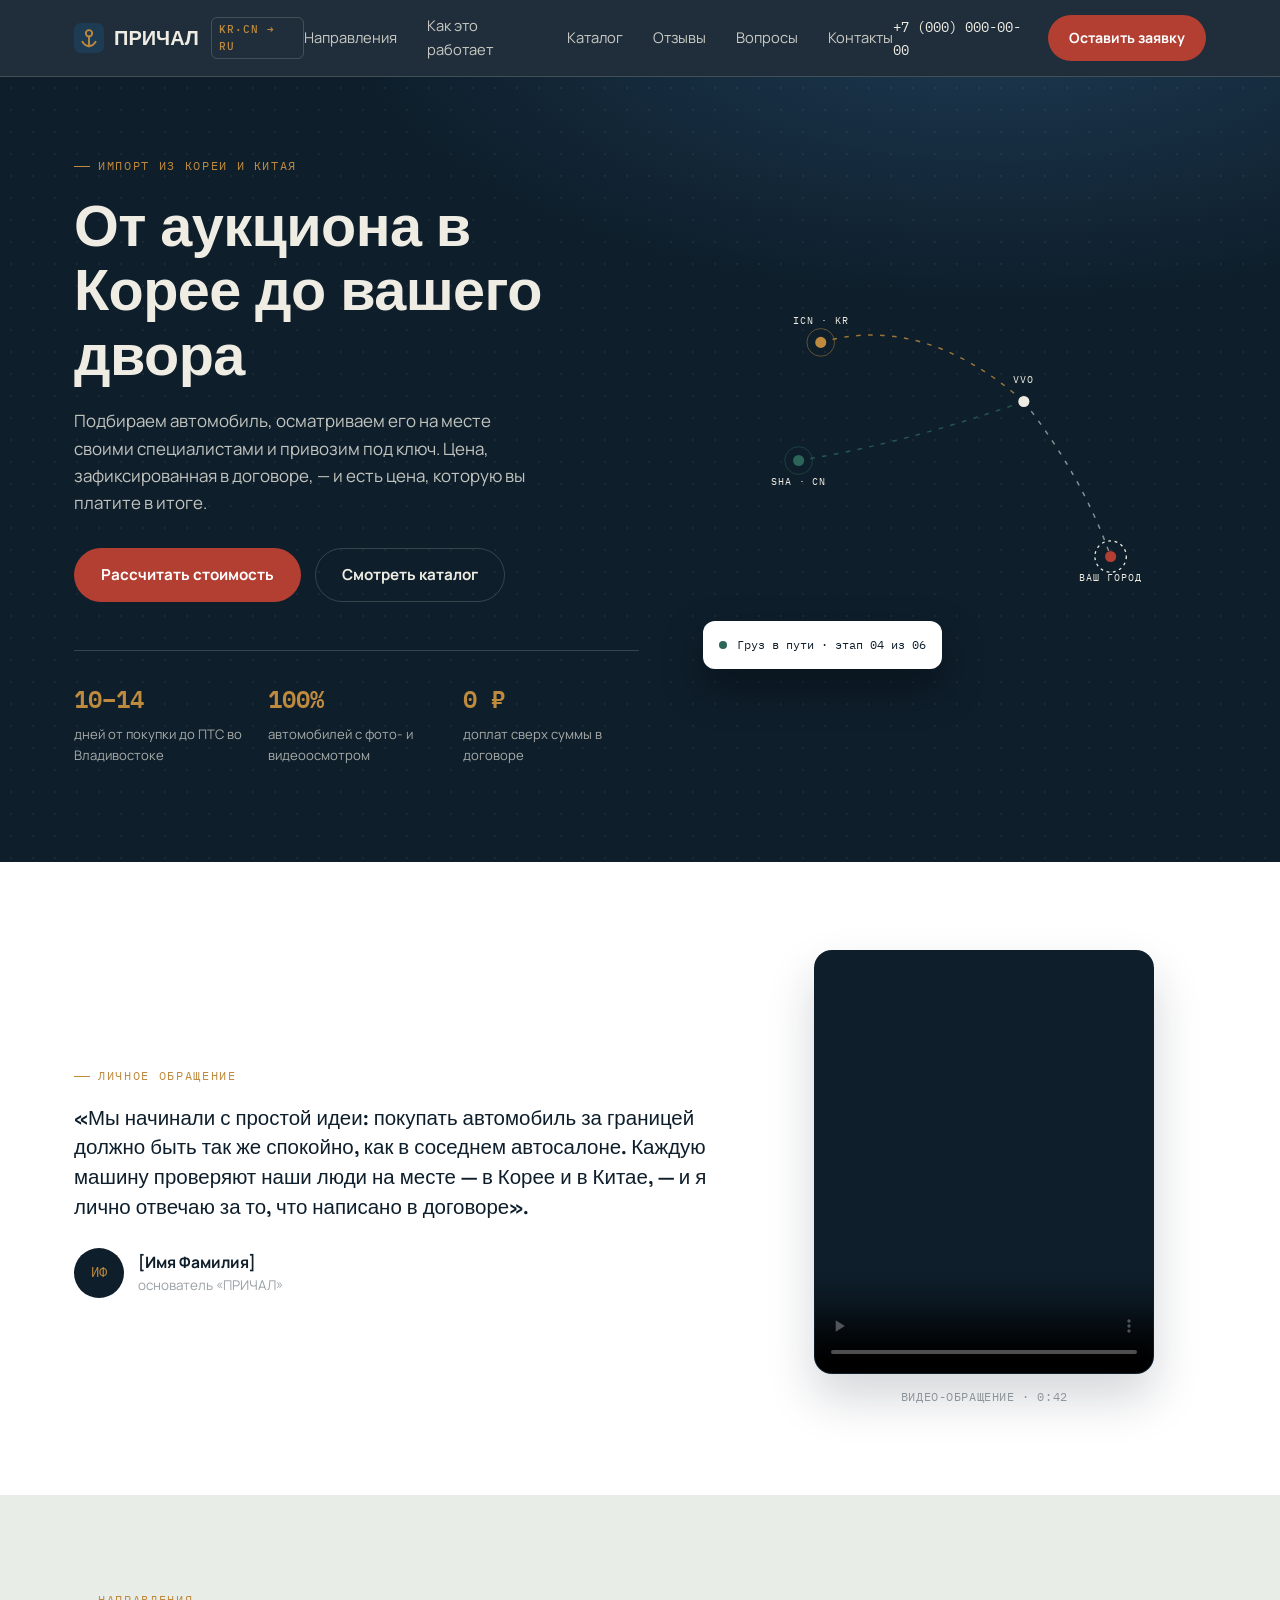
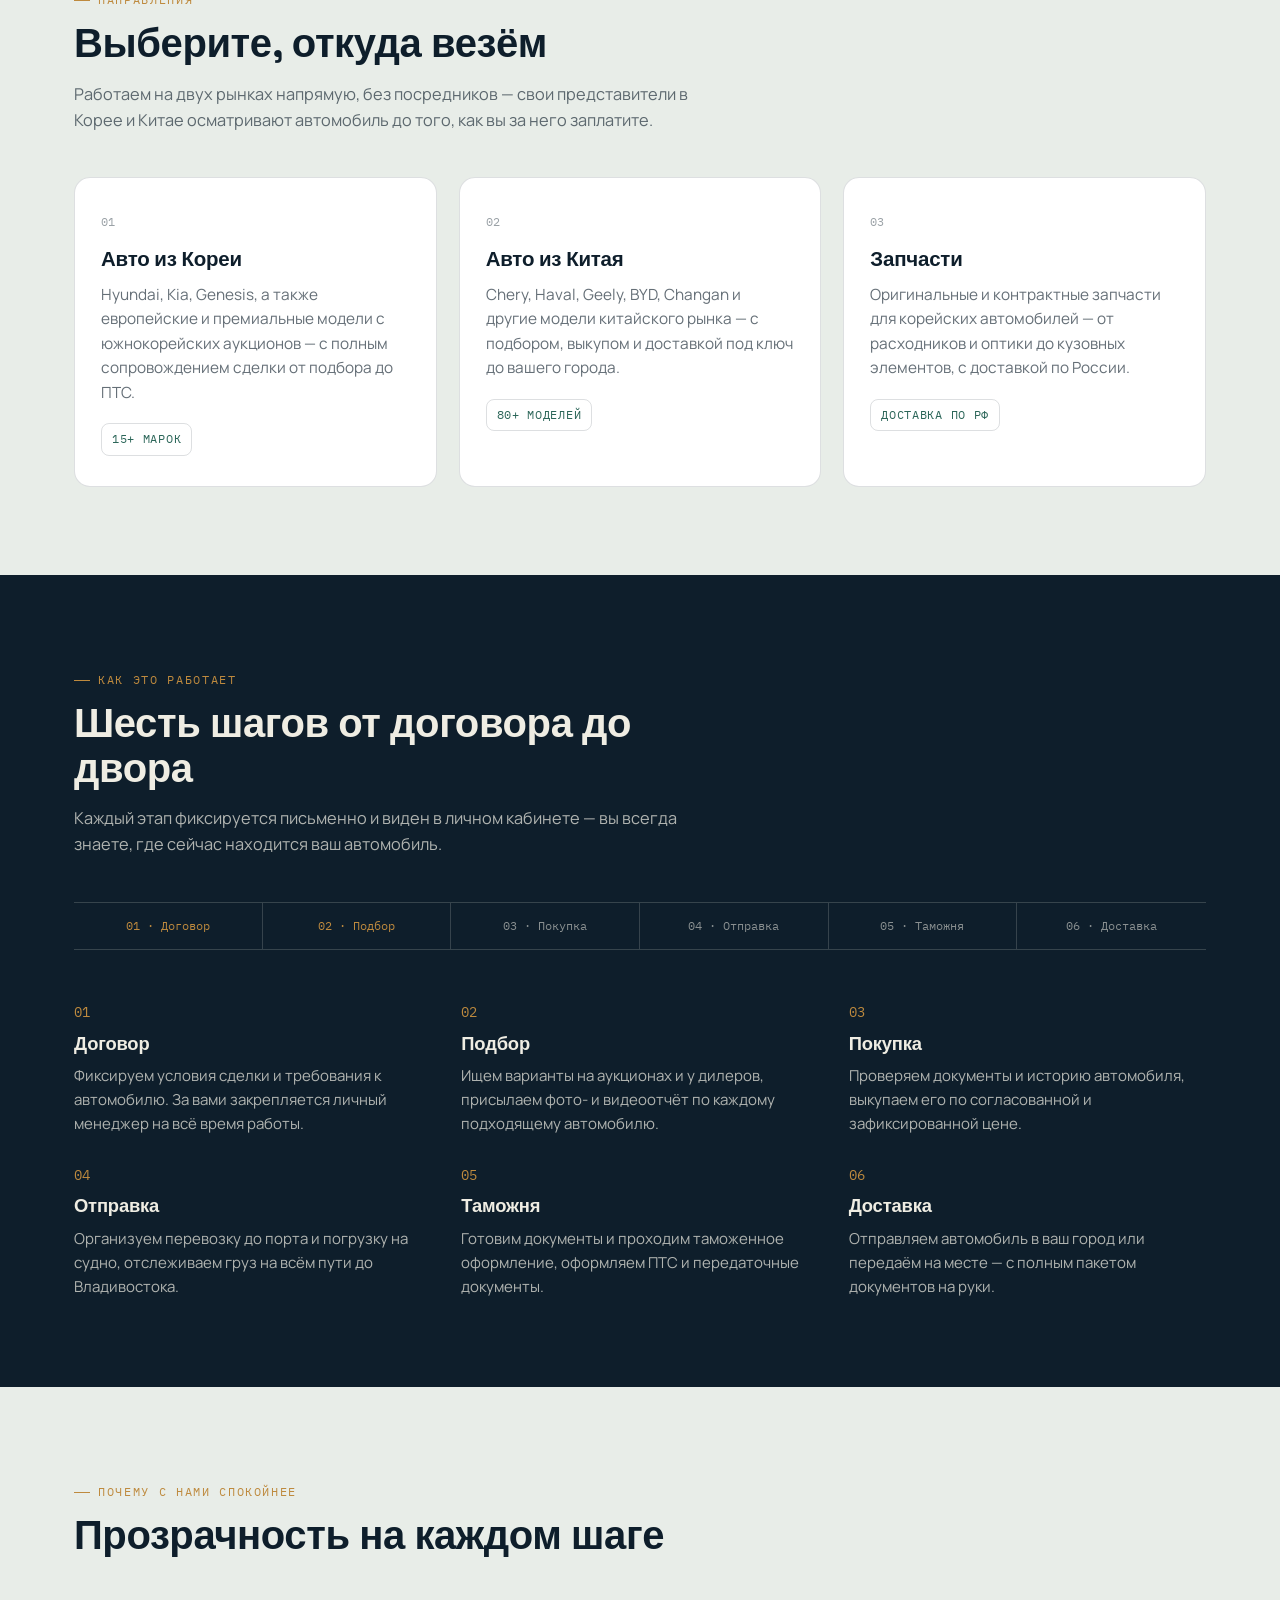
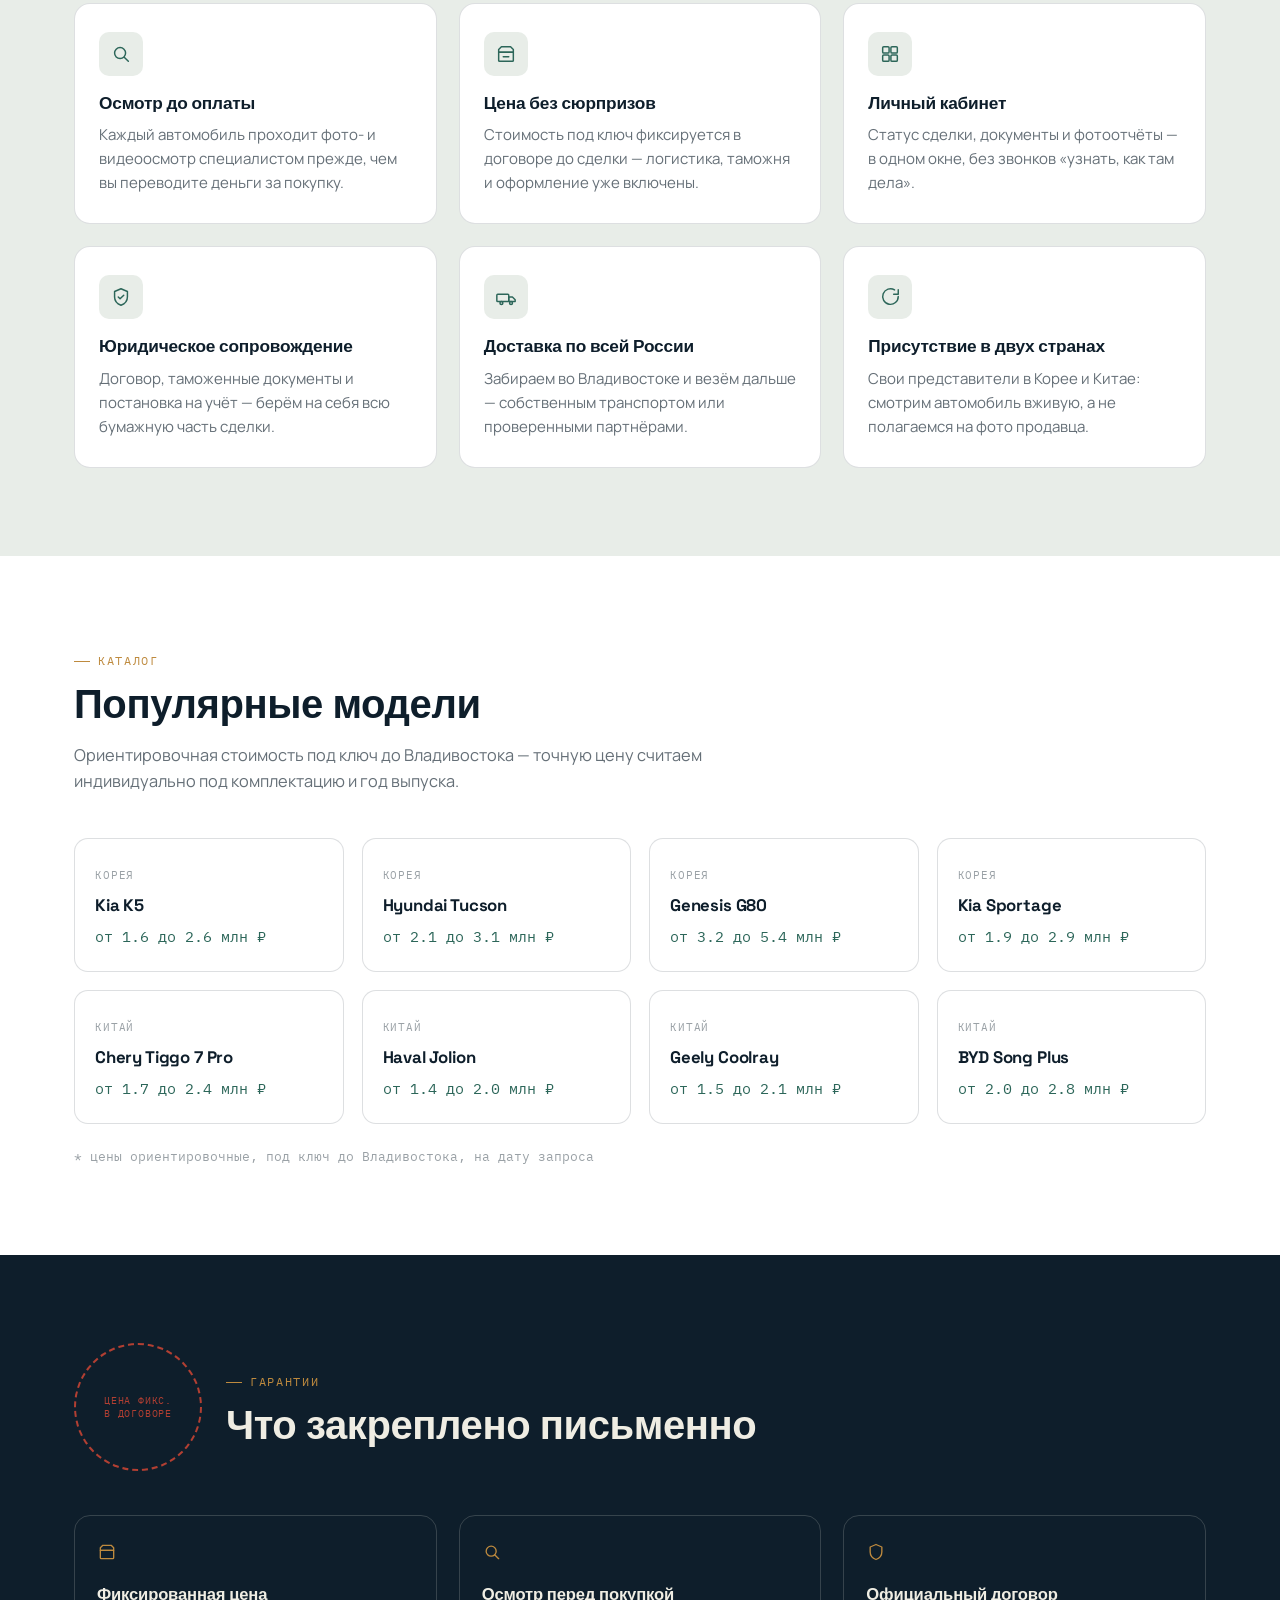
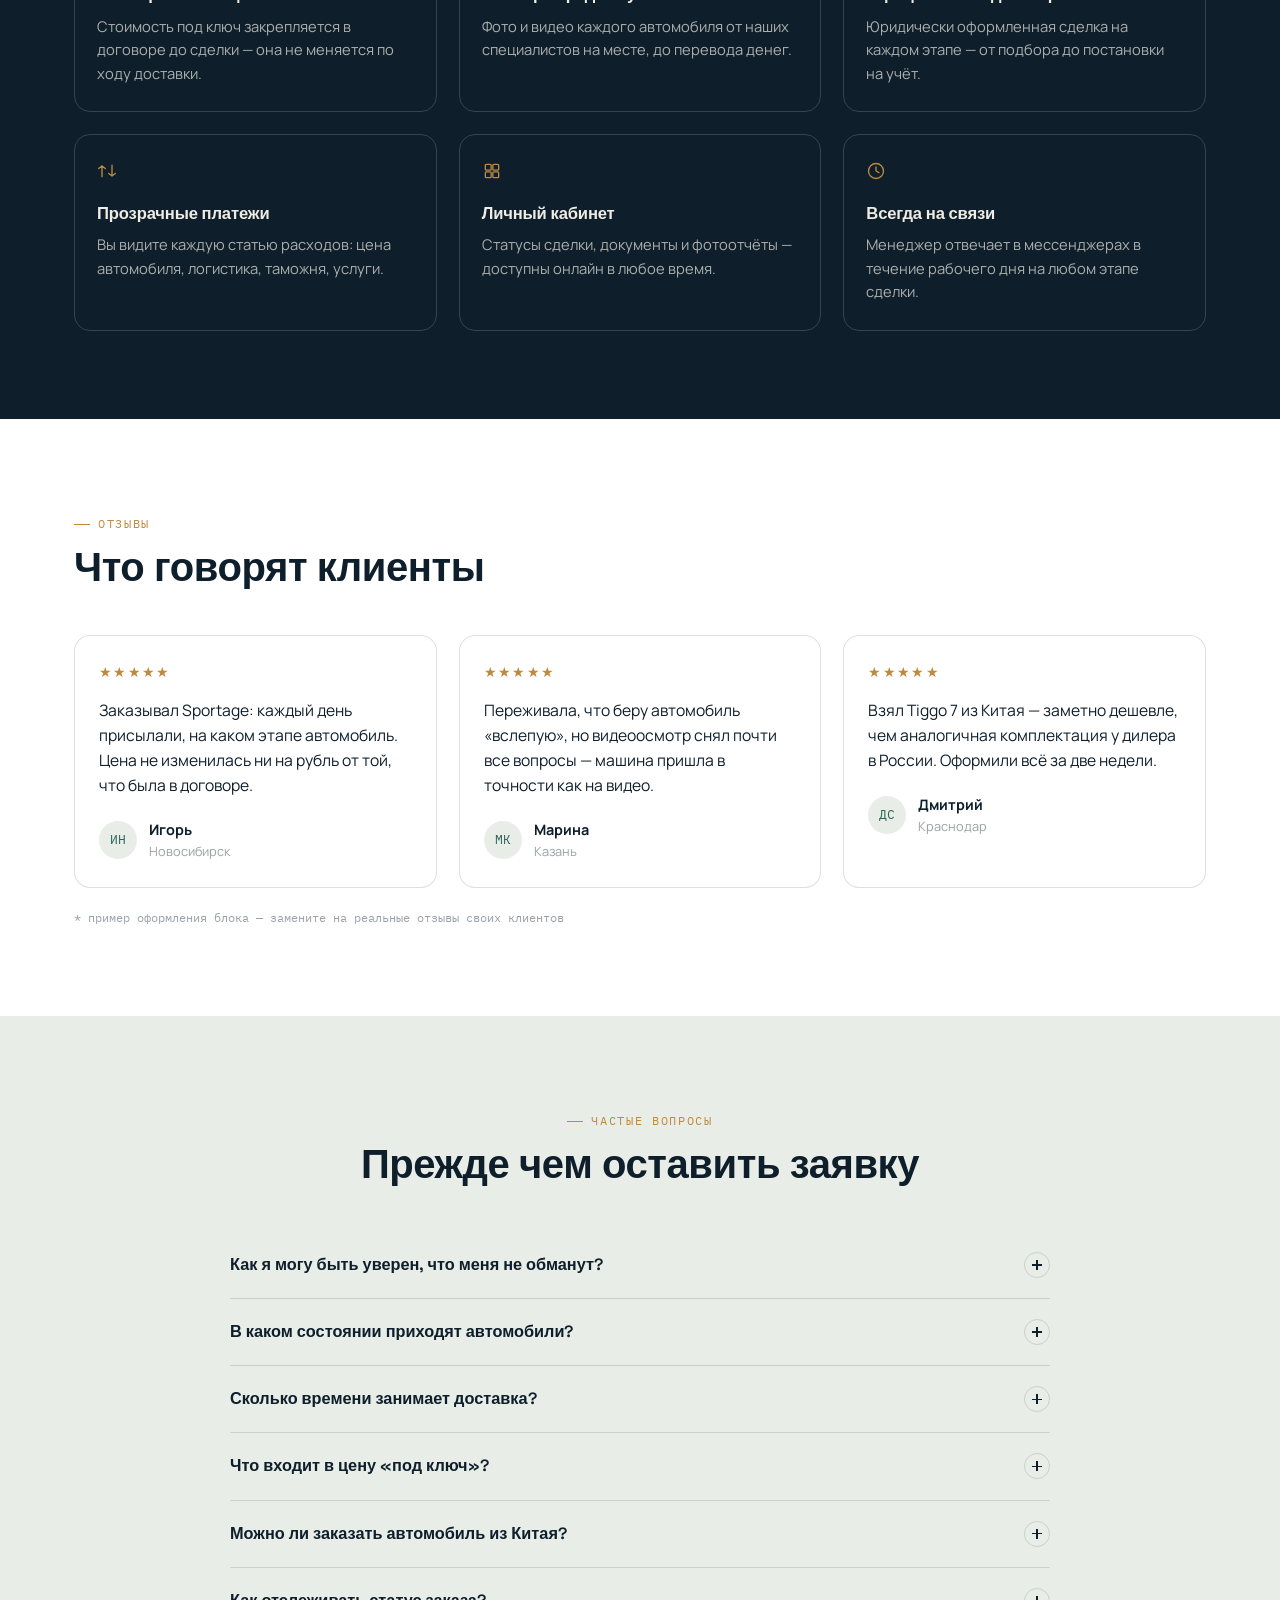
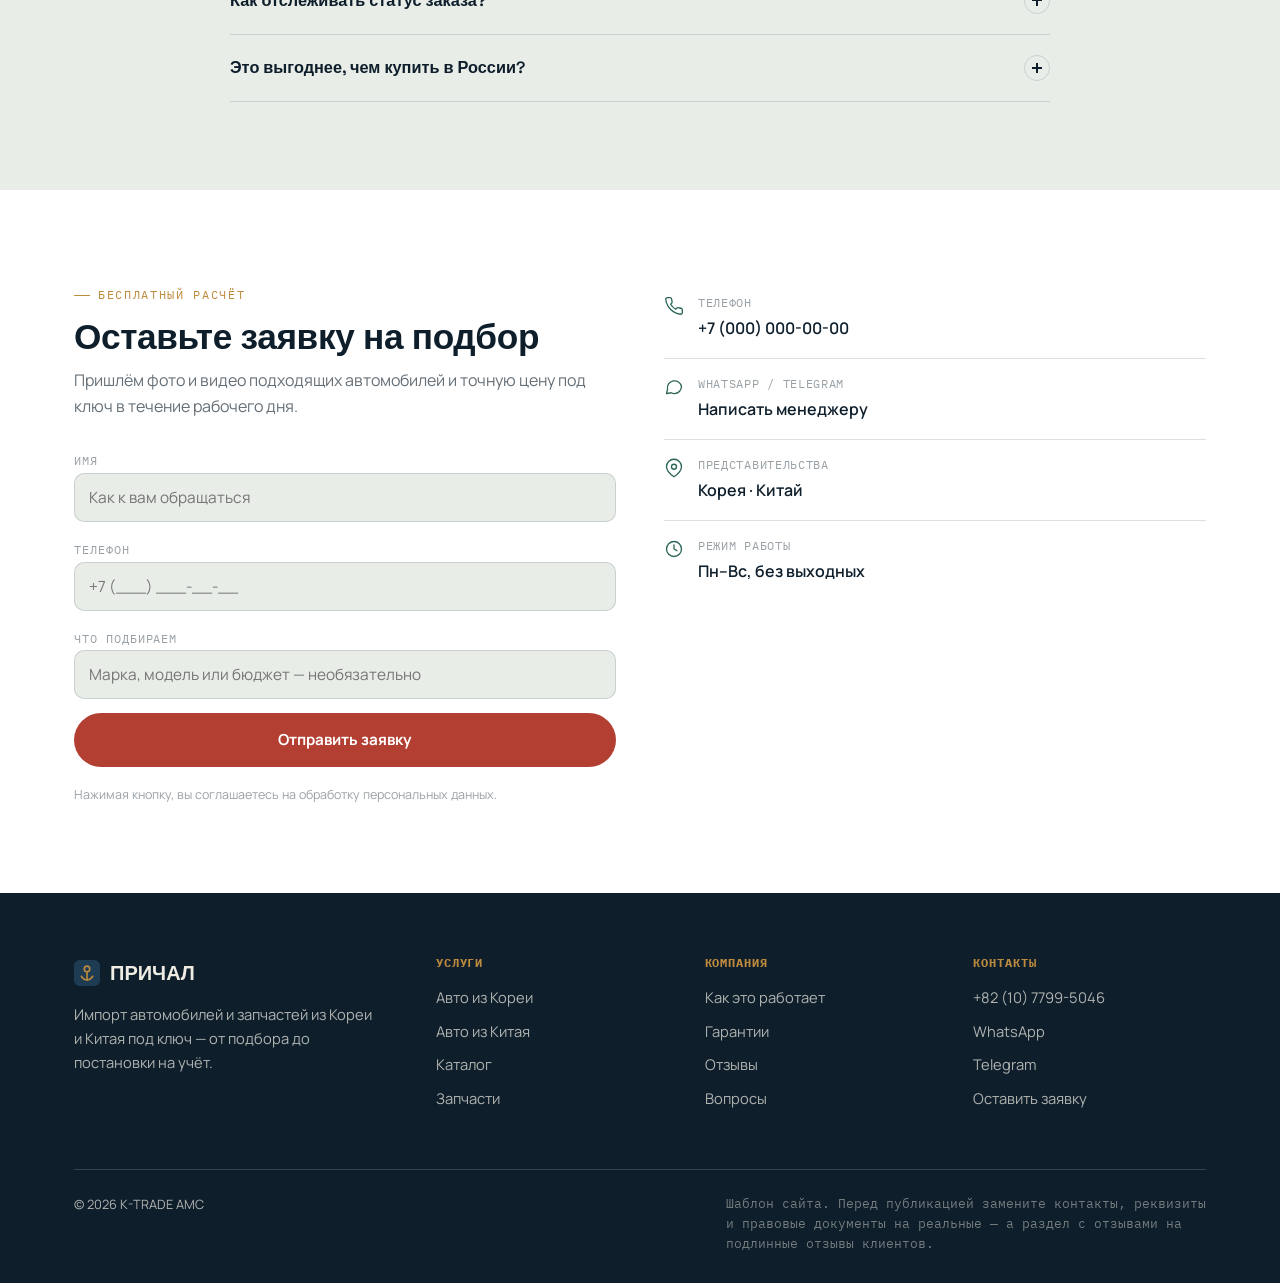
==== commit b6d5247f: "Add files via upload" ====
--- a/index.html
+++ b/index.html
@@ -3,7 +3,7 @@
 <head>
 <meta charset="UTF-8">
 <meta name="viewport" content="width=device-width, initial-scale=1">
-<title>ПРИЧАЛ — импорт автомобилей из Кореи и Китая под ключ</title>
+<title>K-TRADE AMC — импорт автомобилей из Кореи и Китая под ключ</title>
 <meta name="description" content="Подбираем, осматриваем и привозим автомобили из Кореи и Китая под ключ. Фиксированная цена в договоре, фото- и видеоосмотр, доставка по всей России.">
 <link rel="icon" href="data:image/svg+xml,%3Csvg xmlns='http://www.w3.org/2000/svg' viewBox='0 0 32 32'%3E%3Crect width='32' height='32' rx='7' fill='%230E1E2B'/%3E%3Ccircle cx='16' cy='11' r='3.4' fill='none' stroke='%23BE8A3E' stroke-width='2'/%3E%3Cpath d='M16 14.4V25M9 20c1.8 3 4.2 4.6 7 4.6s5.2-1.6 7-4.6' fill='none' stroke='%23BE8A3E' stroke-width='2' stroke-linecap='round'/%3E%3C/svg%3E">
 <link rel="preconnect" href="https://fonts.googleapis.com">
@@ -217,6 +217,40 @@
 
   @media (max-width:920px){.directions-grid{grid-template-columns:1fr;}}
 
+  /* Director welcome */
+  .director{background:var(--card);}
+  .director-grid{display:grid;grid-template-columns:1.3fr .9fr;gap:48px;align-items:center;}
+  .director-text blockquote{
+    margin:18px 0 0;font-family:var(--ff-display);font-weight:500;font-size:1.28rem;
+    line-height:1.45;color:var(--ink);max-width:52ch;
+  }
+  .director-sign{display:flex;align-items:center;gap:14px;margin-top:26px;}
+  .director-sign .av{
+    width:50px;height:50px;border-radius:50%;background:var(--navy);color:var(--brass);
+    display:flex;align-items:center;justify-content:center;font-family:var(--ff-mono);
+    font-size:.85rem;flex:none;
+  }
+  .director-sign .name{font-weight:700;font-size:.98rem;}
+  .director-sign .role{font-size:.84rem;color:var(--ink-faint);}
+
+  .video-window{
+    max-width:340px;margin-left:auto;margin-right:auto;
+    border-radius:18px;overflow:hidden;background:var(--navy);
+    border:1px solid var(--line);box-shadow:0 24px 48px rgba(14,30,43,.18);
+  }
+  .video-window video{
+    width:100%;aspect-ratio:4/5;object-fit:cover;display:block;background:var(--navy);
+  }
+  .video-caption{
+    margin-top:14px;text-align:center;font-family:var(--ff-mono);font-size:.74rem;
+    letter-spacing:.05em;text-transform:uppercase;color:var(--ink-faint);
+  }
+
+  @media (max-width:920px){
+    .director-grid{grid-template-columns:1fr;}
+    .video-window{order:-1;max-width:300px;}
+  }
+
   /* Process */
   .process{background:var(--navy);color:var(--cream);}
   .process-track{display:grid;grid-template-columns:repeat(6,1fr);gap:0;margin-bottom:52px;border-top:1px solid var(--line-invert);border-bottom:1px solid var(--line-invert);}
@@ -442,6 +476,33 @@
           <text x="434" y="344" text-anchor="middle" fill="#EFEDE3" font-family="IBM Plex Mono" font-size="11" letter-spacing="1">ВАШ ГОРОД</text>
         </svg>
         <div class="route-card"><span class="dot"></span> Груз в пути · этап 04 из 06</div>
+      </div>
+    </div>
+  </section>
+
+  <!-- DIRECTOR WELCOME -->
+  <section class="director" id="director">
+    <div class="container director-grid">
+      <div class="director-text reveal">
+        <span class="eyebrow">Личное обращение</span>
+        <blockquote>«Мы начинали с простой идеи: покупать автомобиль за границей должно быть так же спокойно, как в соседнем автосалоне. Каждую машину проверяют наши люди на месте — в Корее и в Китае, — и я лично отвечаю за то, что написано в договоре».</blockquote>
+        <div class="director-sign">
+          <div class="av">ИФ</div>
+          <div>
+            <div class="name">[Имя Фамилия]</div>
+            <div class="role">основатель «ПРИЧАЛ»</div>
+          </div>
+        </div>
+      </div>
+
+      <div class="reveal">
+        <div class="video-window">
+          <video controls playsinline preload="metadata" poster="video/privet-poster.jpg">
+            <source src="video/privet-rukovoditelya.mp4" type="video/mp4">
+            Ваш браузер не поддерживает видео. <a href="video/privet-rukovoditelya.mp4">Скачать файл</a>.
+          </video>
+        </div>
+        <div class="video-caption">Видео-обращение · 0:42</div>
       </div>
     </div>
   </section>
@@ -794,7 +855,7 @@
       <div class="footer-col">
         <h4>Контакты</h4>
         <ul>
-          <li><a href="tel:+70000000000">+7 (000) 000-00-00</a></li>
+          <li><a href="tel:+8210779946">+82 (10) 7799-5046</a></li>
           <li><a href="#">WhatsApp</a></li>
           <li><a href="#">Telegram</a></li>
           <li><a href="#contacts">Оставить заявку</a></li>
@@ -803,7 +864,7 @@
     </div>
 
     <div class="footer-bottom">
-      <span>© <span id="year"></span> ПРИЧАЛ</span>
+      <span>© <span id="year"></span> K-TRADE AMC</span>
       <span class="legal-note">Шаблон сайта. Перед публикацией замените контакты, реквизиты и правовые документы на реальные — а раздел с отзывами на подлинные отзывы клиентов.</span>
     </div>
   </div>
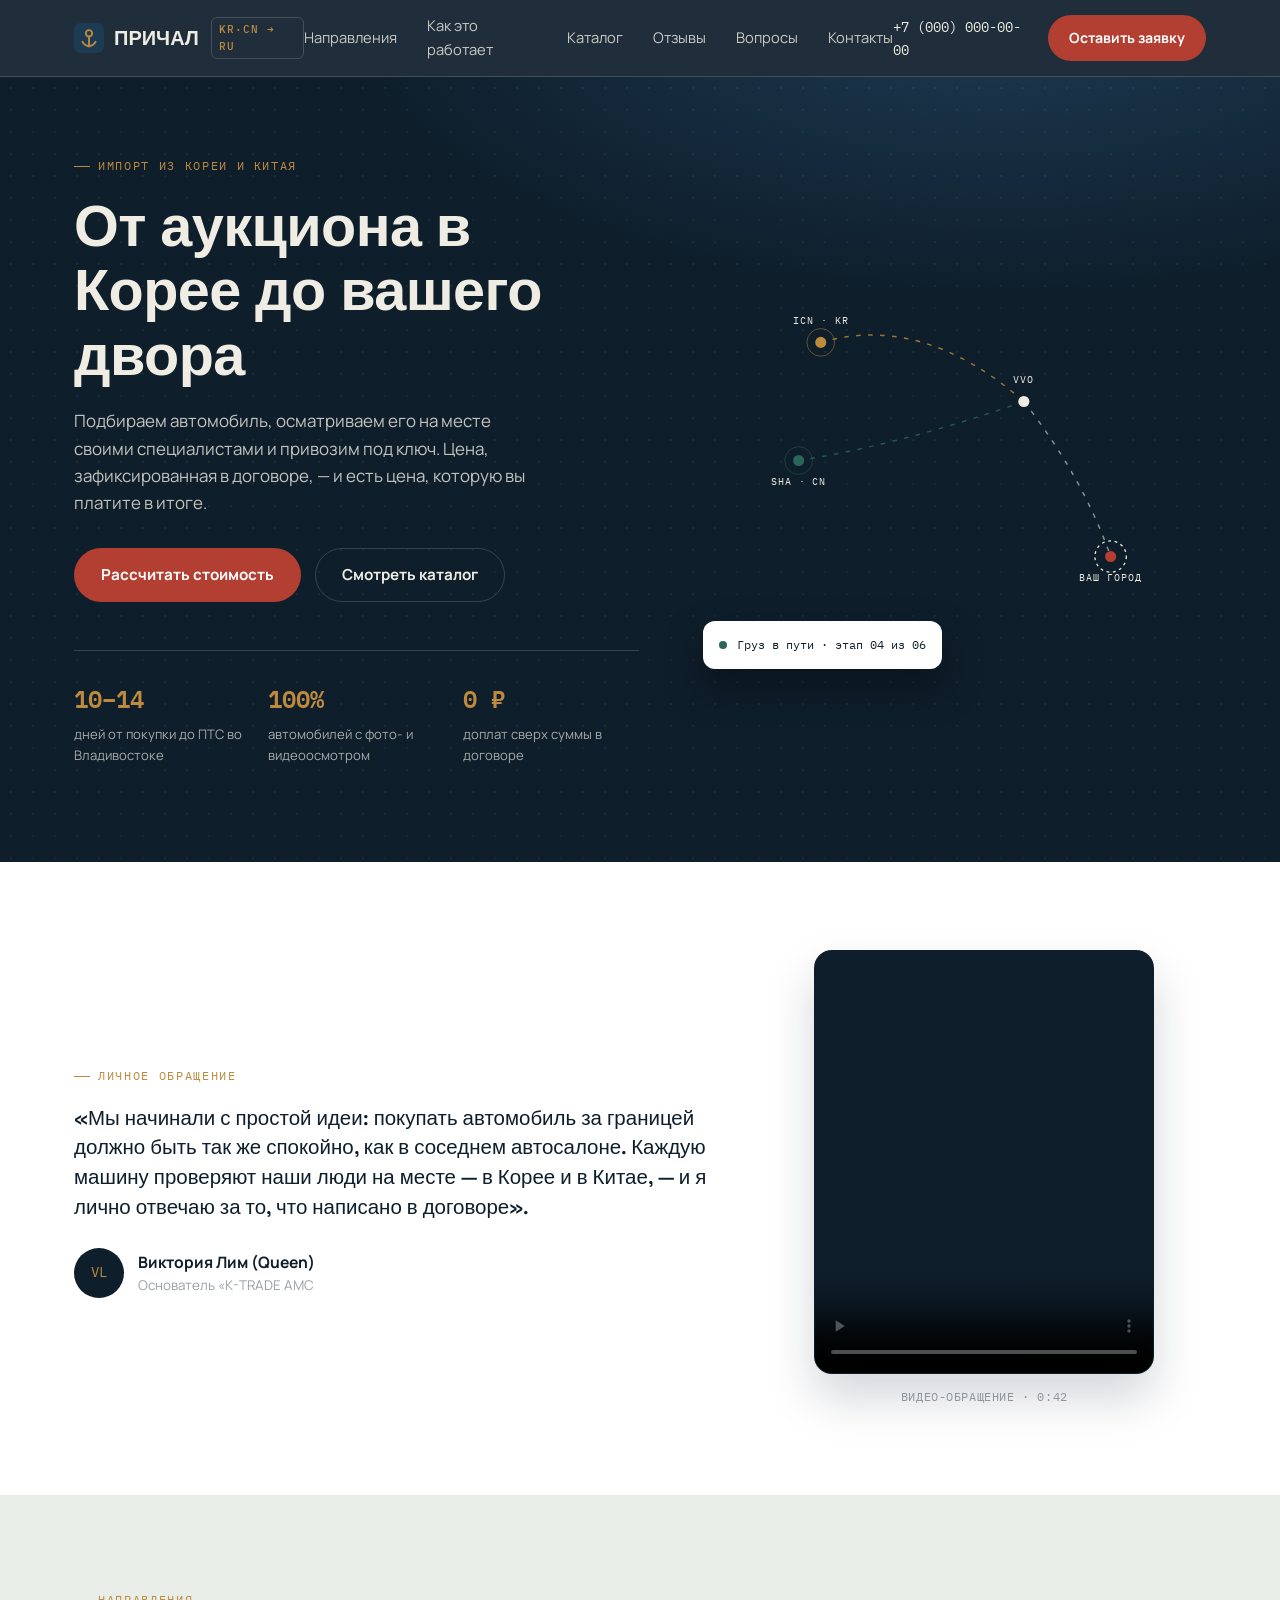
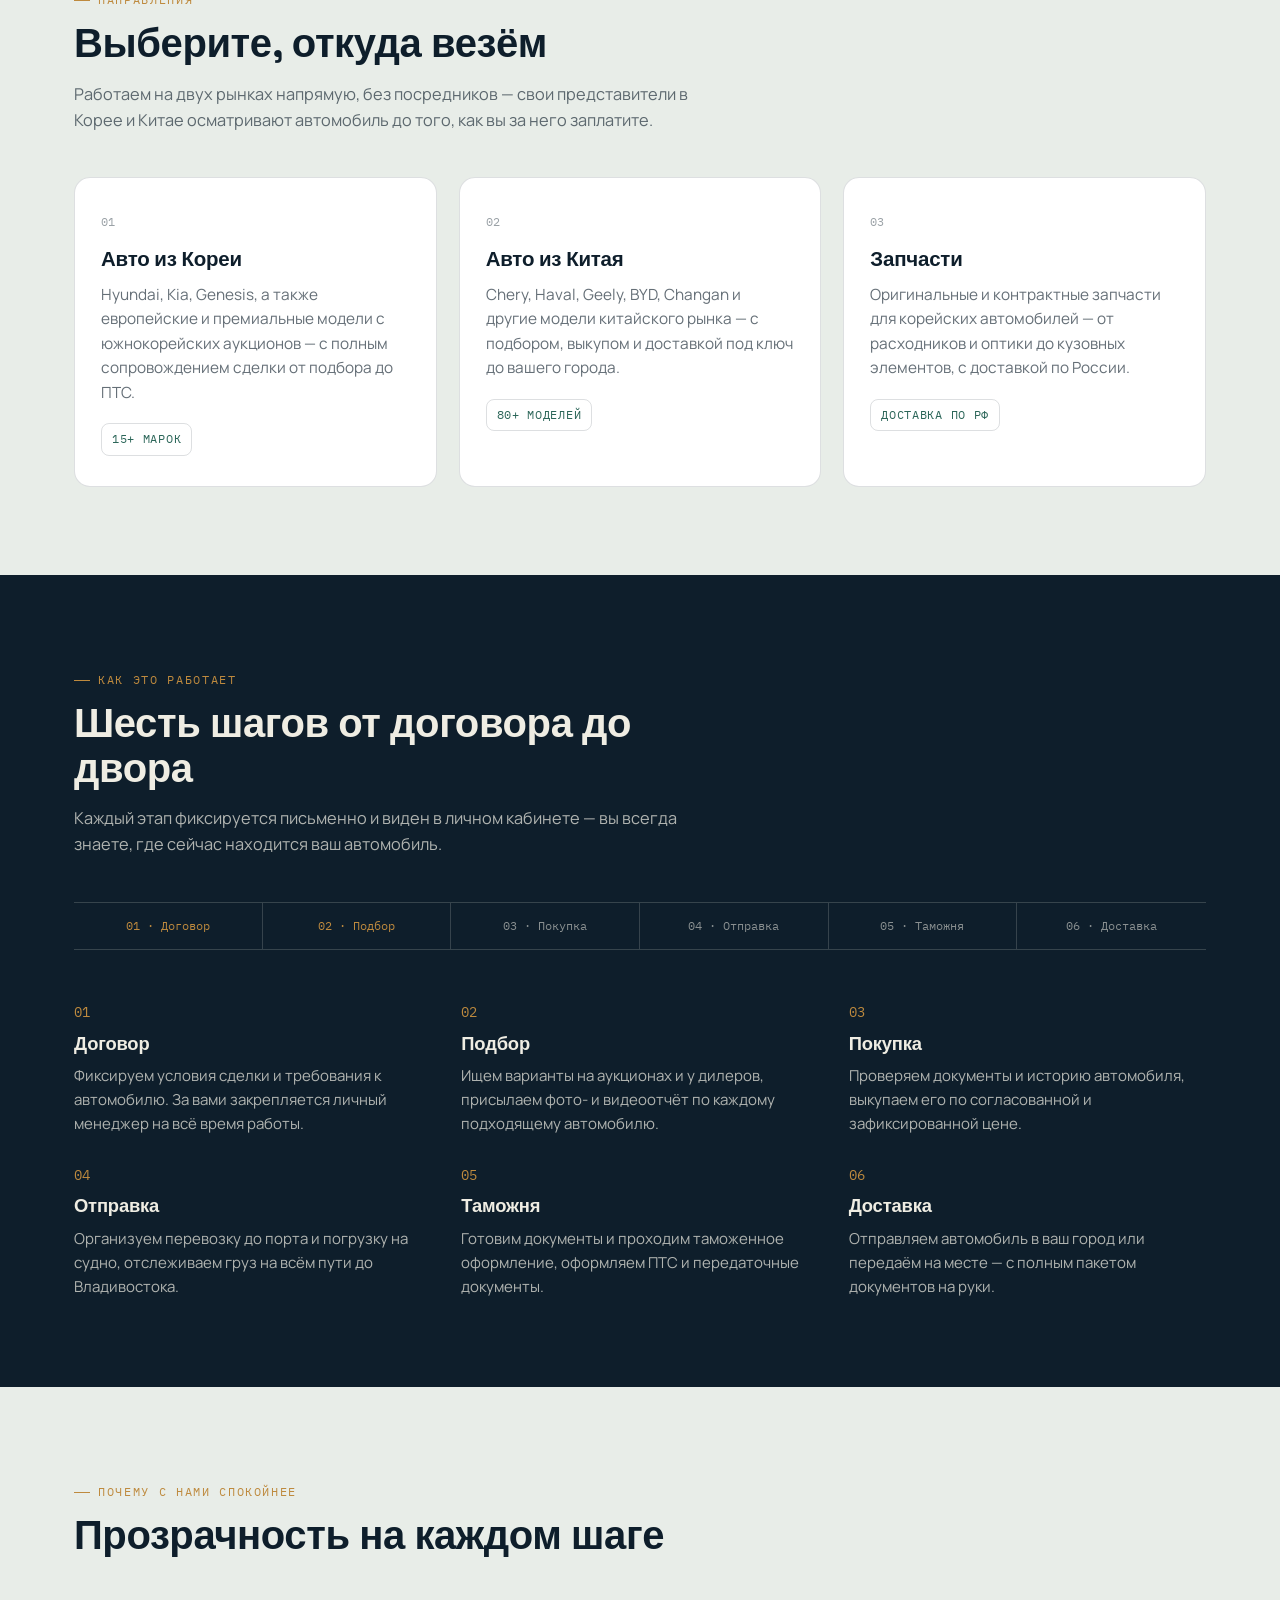
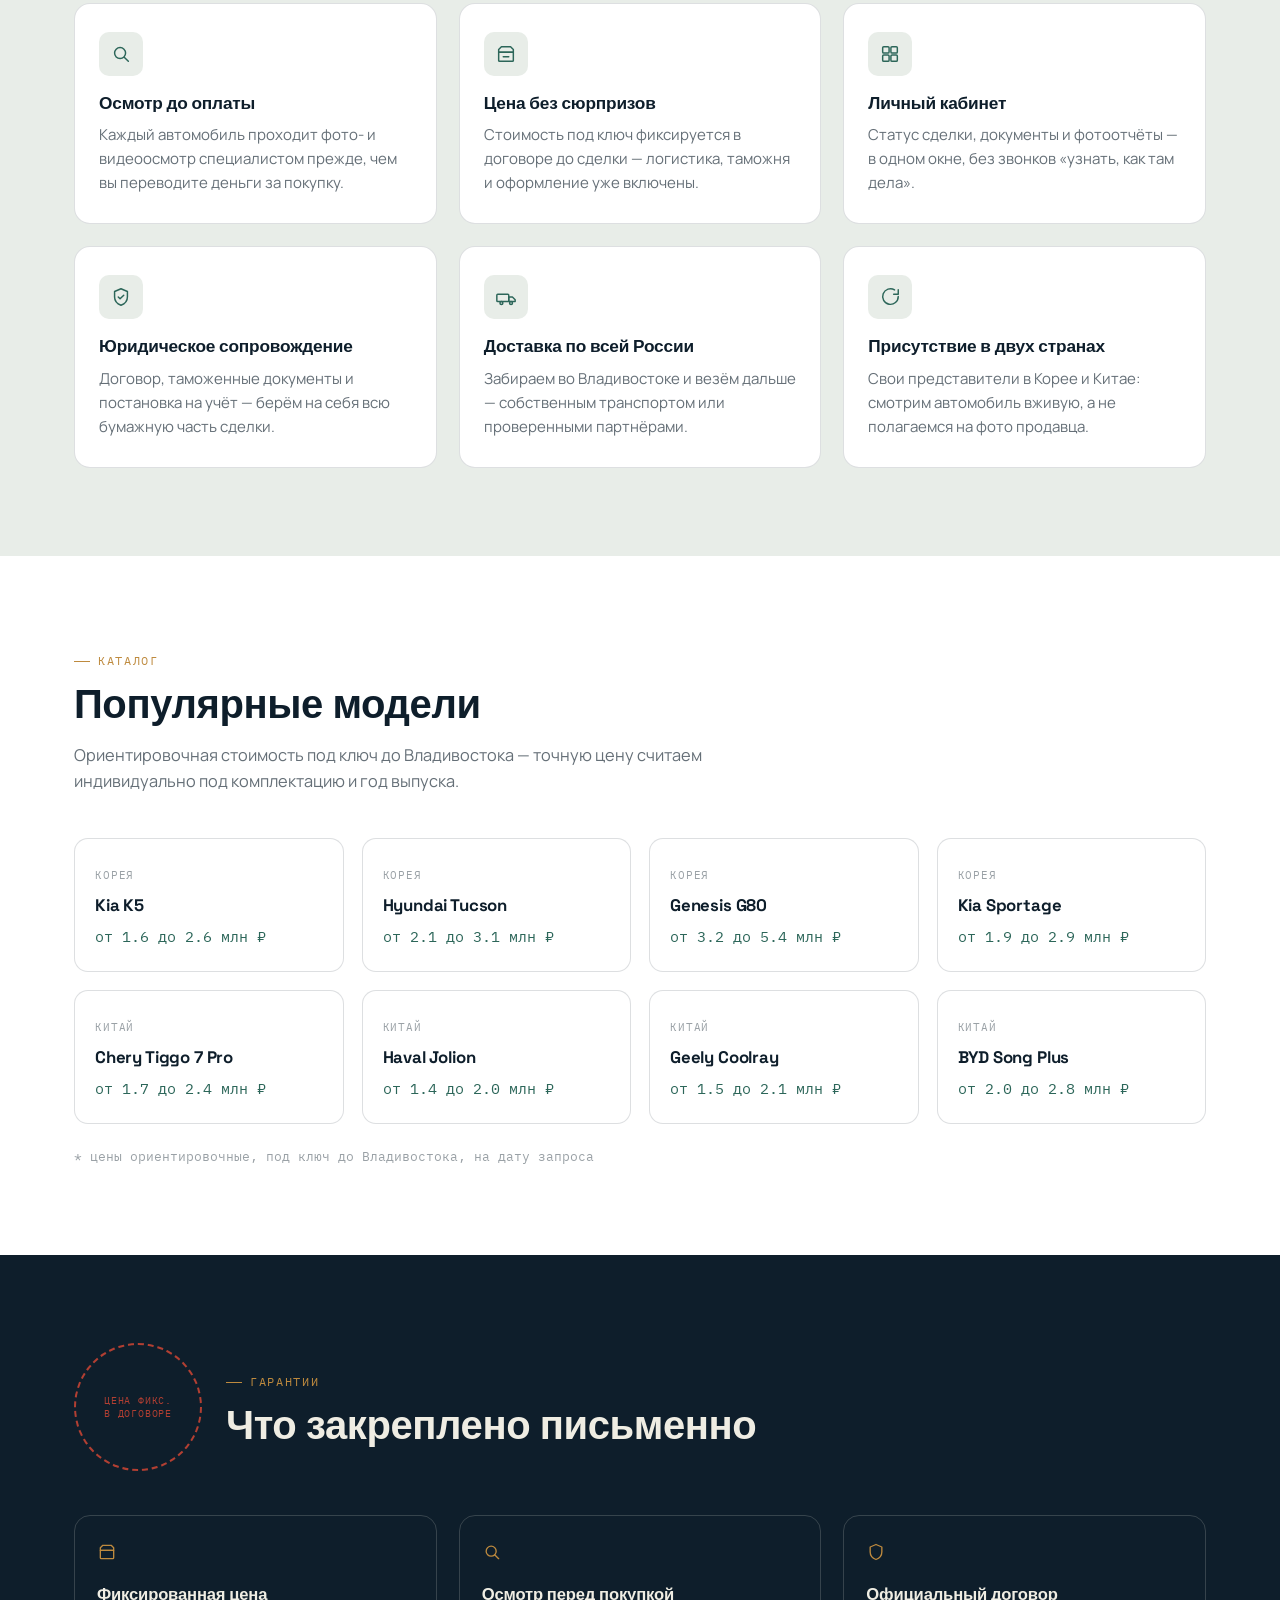
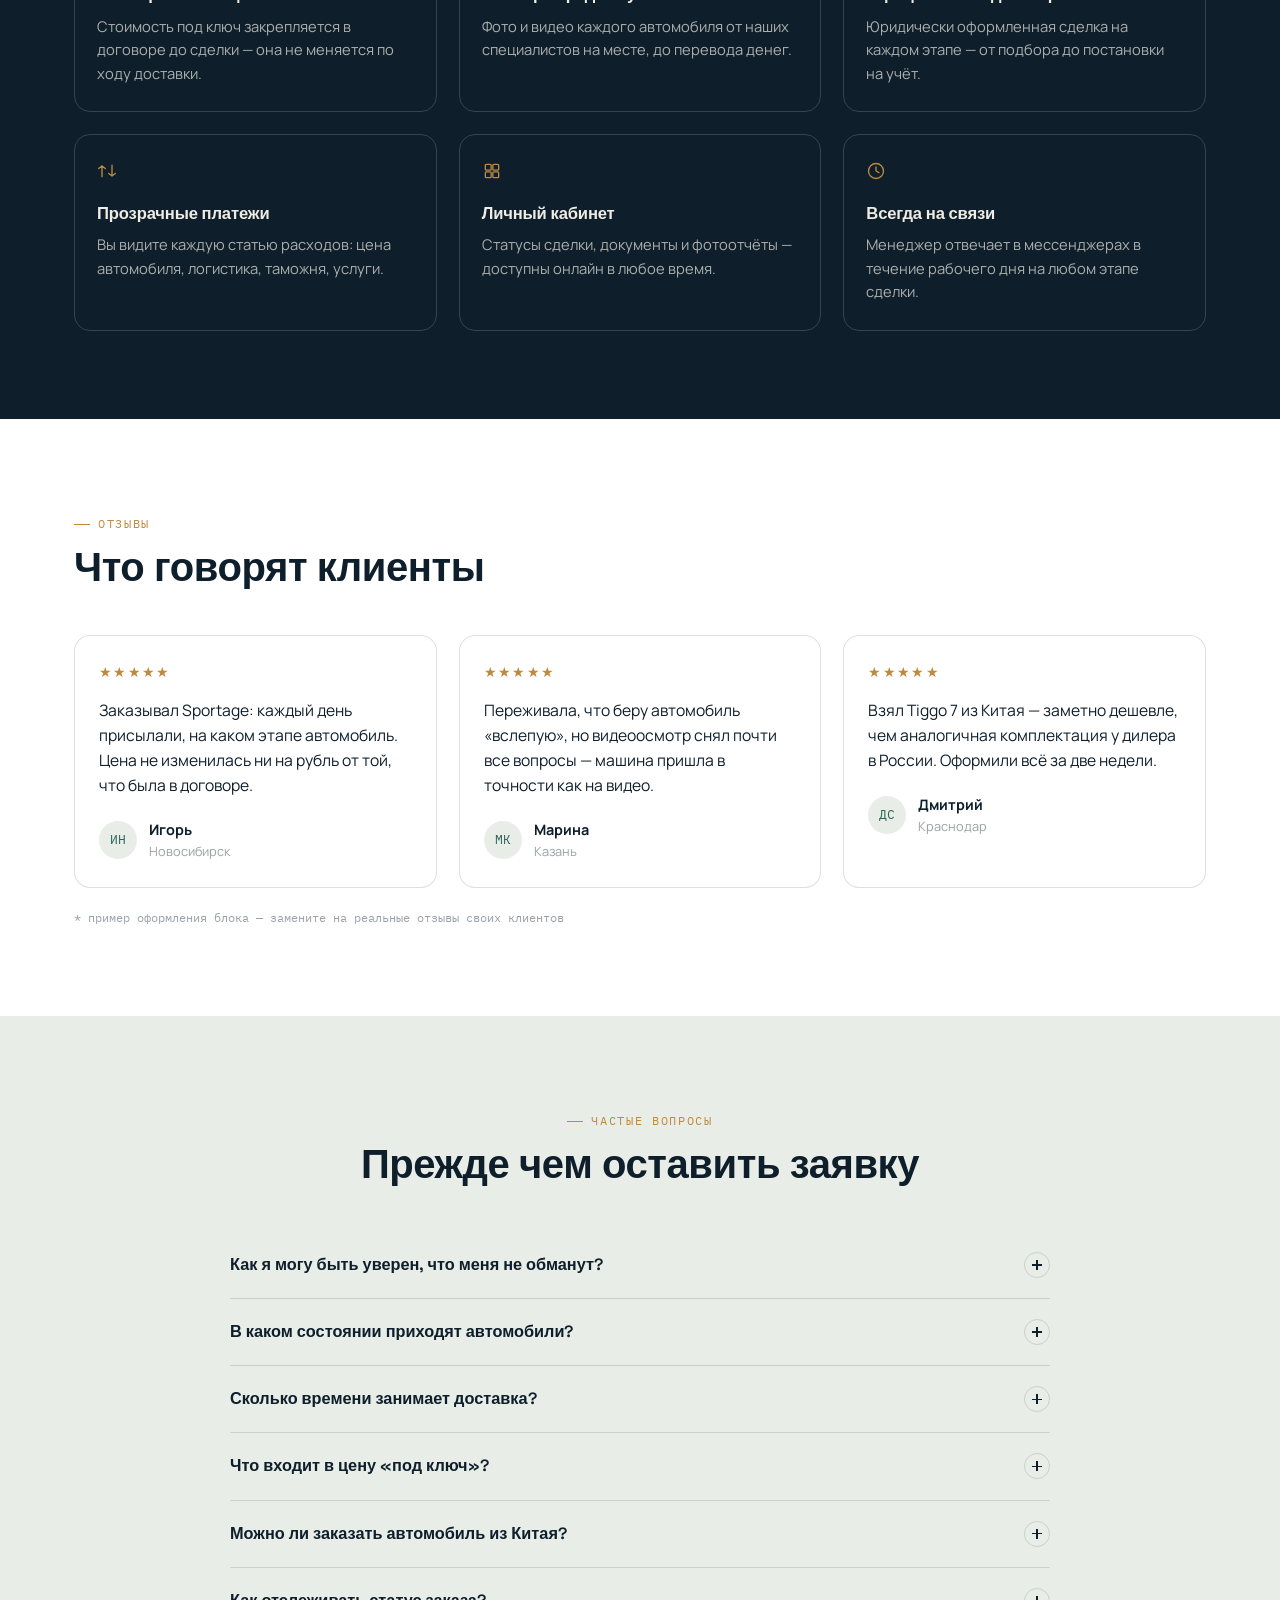
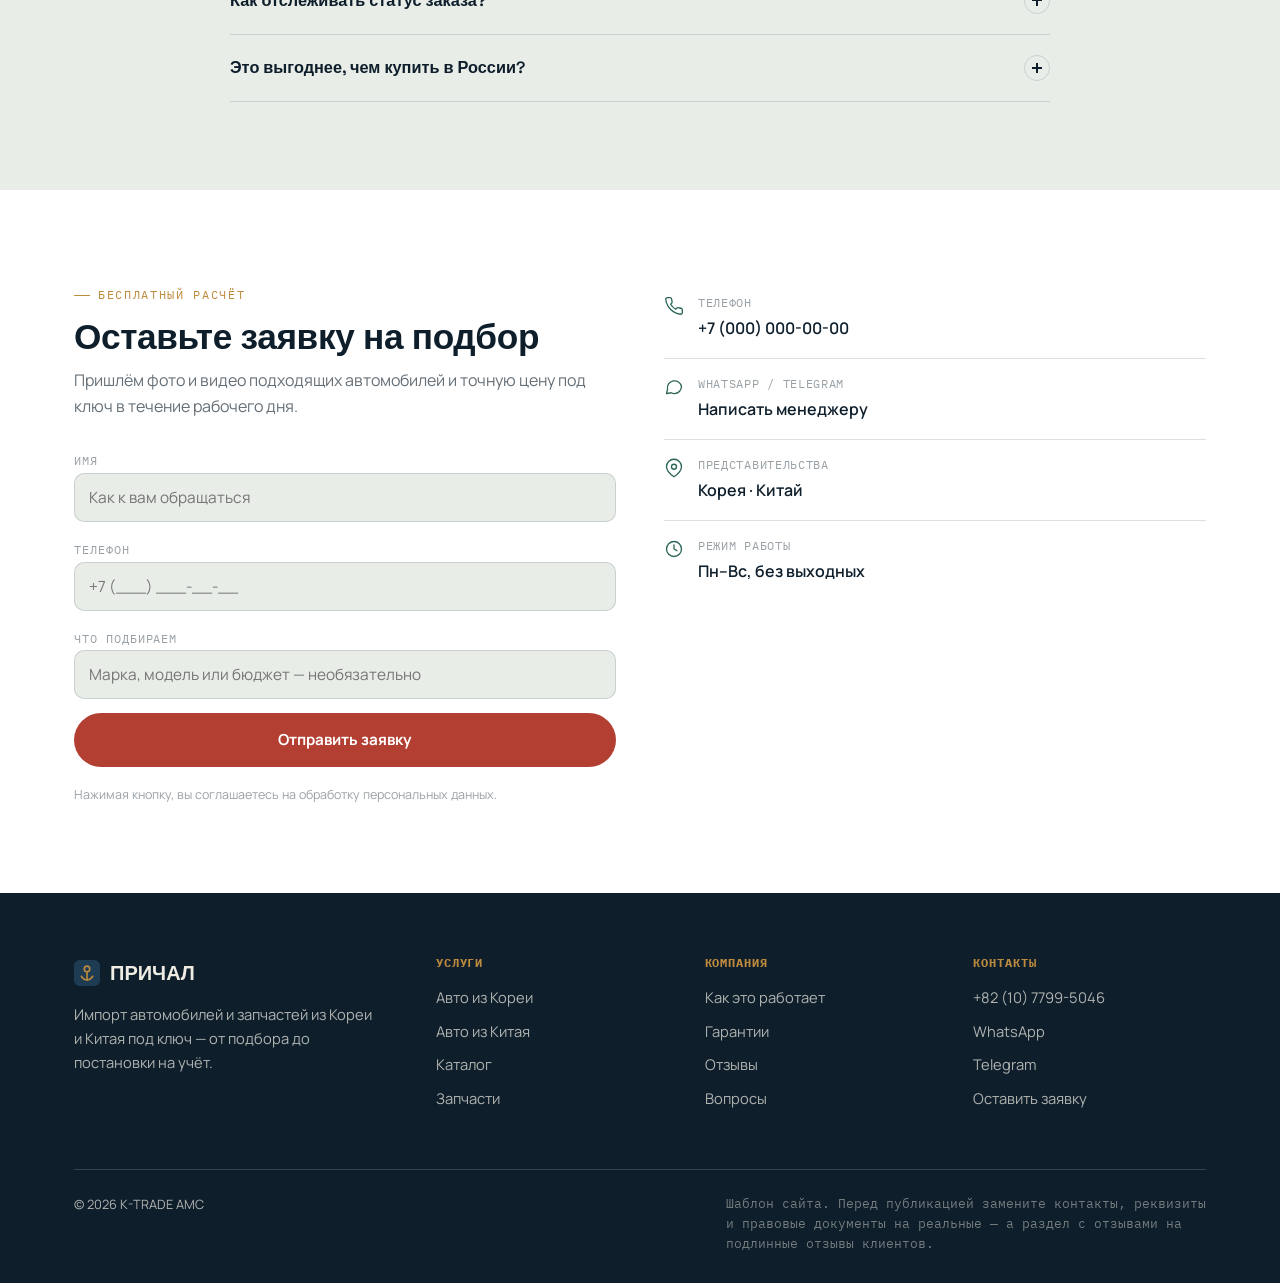
==== commit 5716fd92: "Add files via upload" ====
--- a/index.html
+++ b/index.html
@@ -487,10 +487,10 @@
         <span class="eyebrow">Личное обращение</span>
         <blockquote>«Мы начинали с простой идеи: покупать автомобиль за границей должно быть так же спокойно, как в соседнем автосалоне. Каждую машину проверяют наши люди на месте — в Корее и в Китае, — и я лично отвечаю за то, что написано в договоре».</blockquote>
         <div class="director-sign">
-          <div class="av">ИФ</div>
+          <div class="av">VL</div>
           <div>
-            <div class="name">[Имя Фамилия]</div>
-            <div class="role">основатель «ПРИЧАЛ»</div>
+            <div class="name">Виктория Лим (Queen)</div>
+            <div class="role">Основатель «K-TRADE AMC</div>
           </div>
         </div>
       </div>
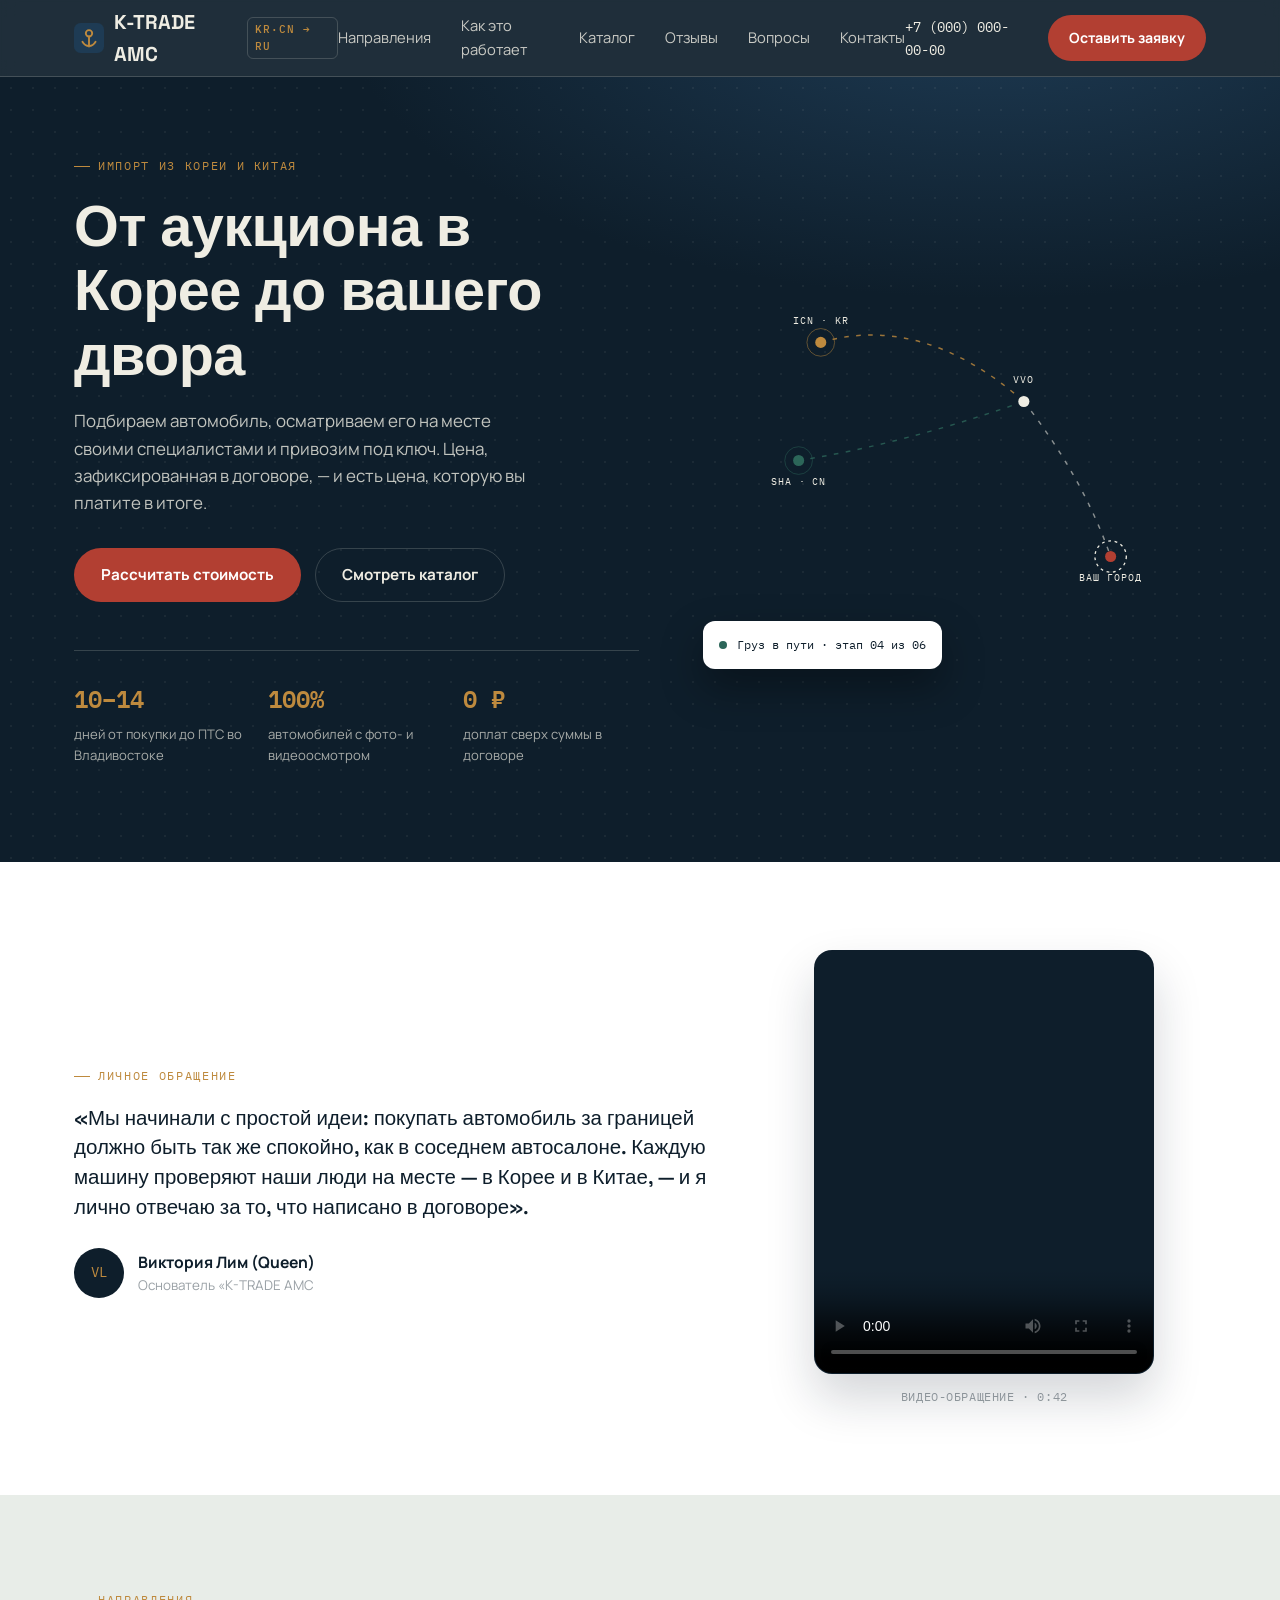
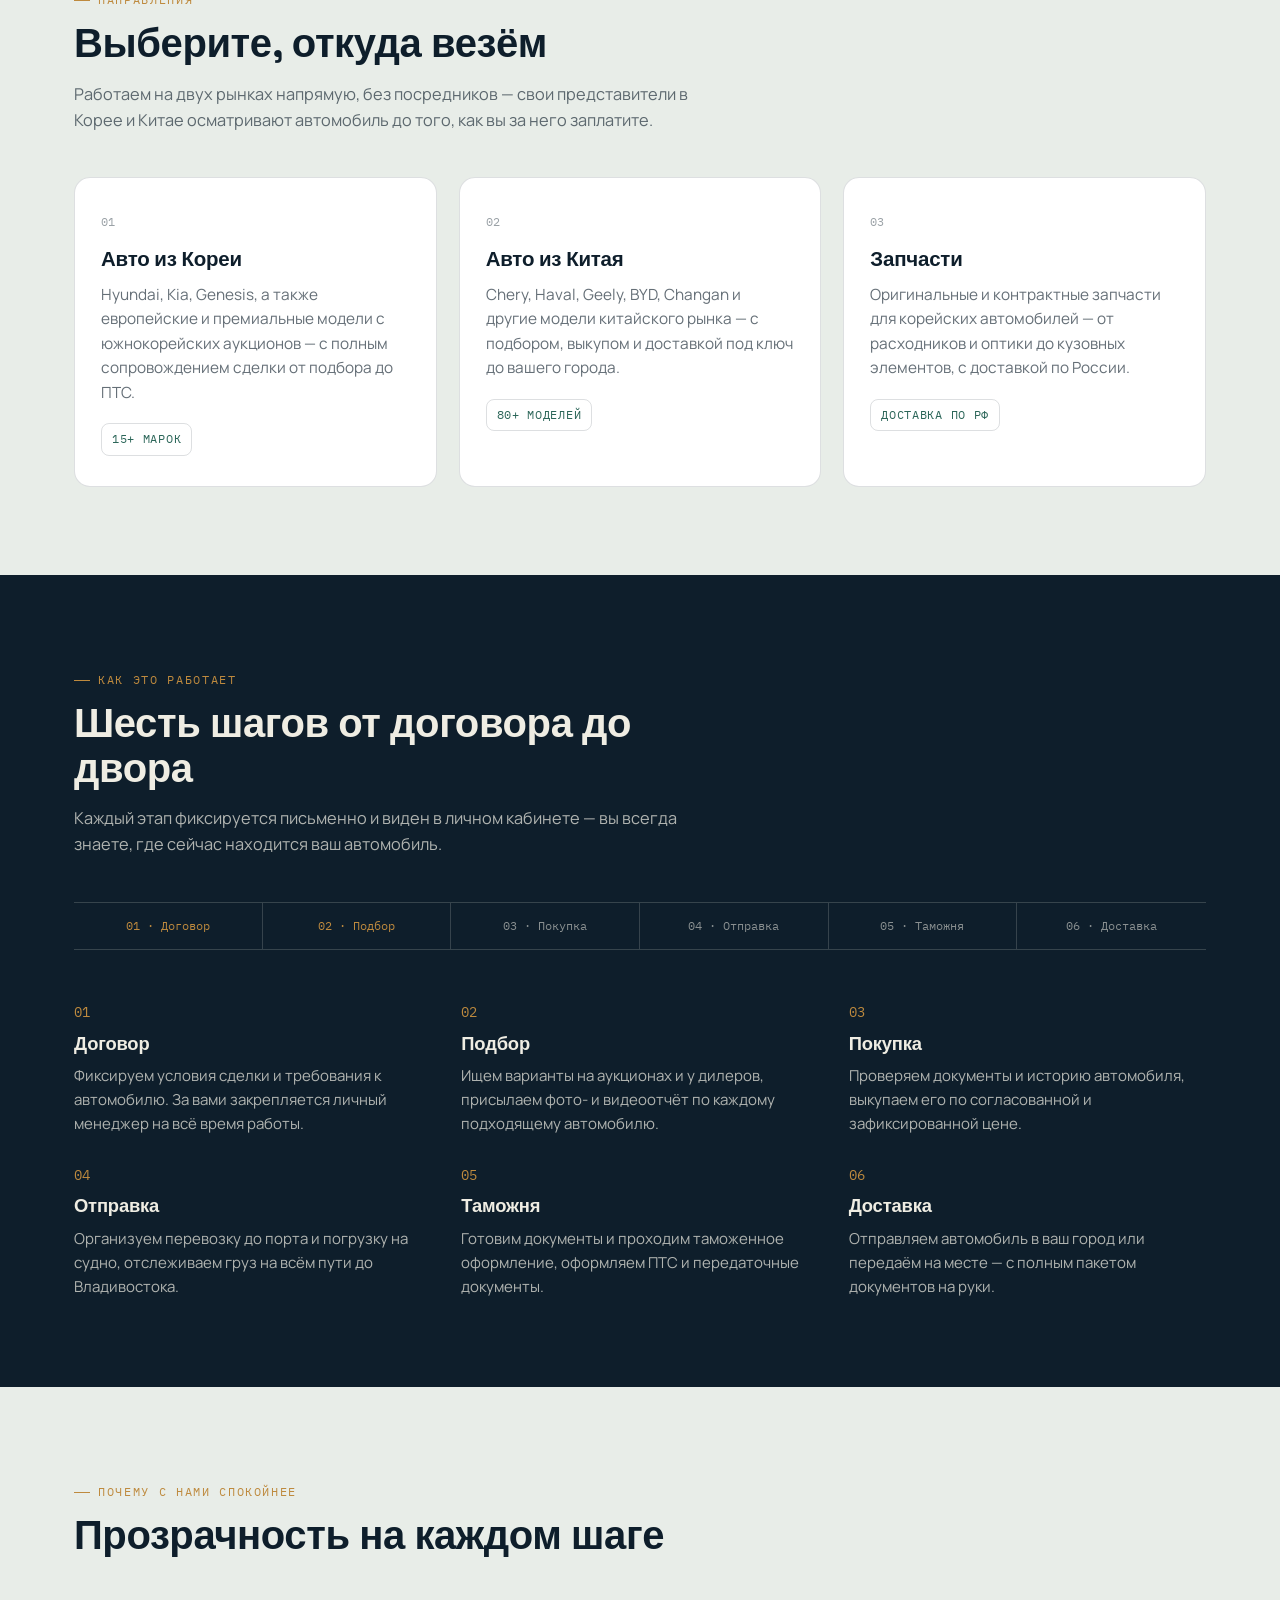
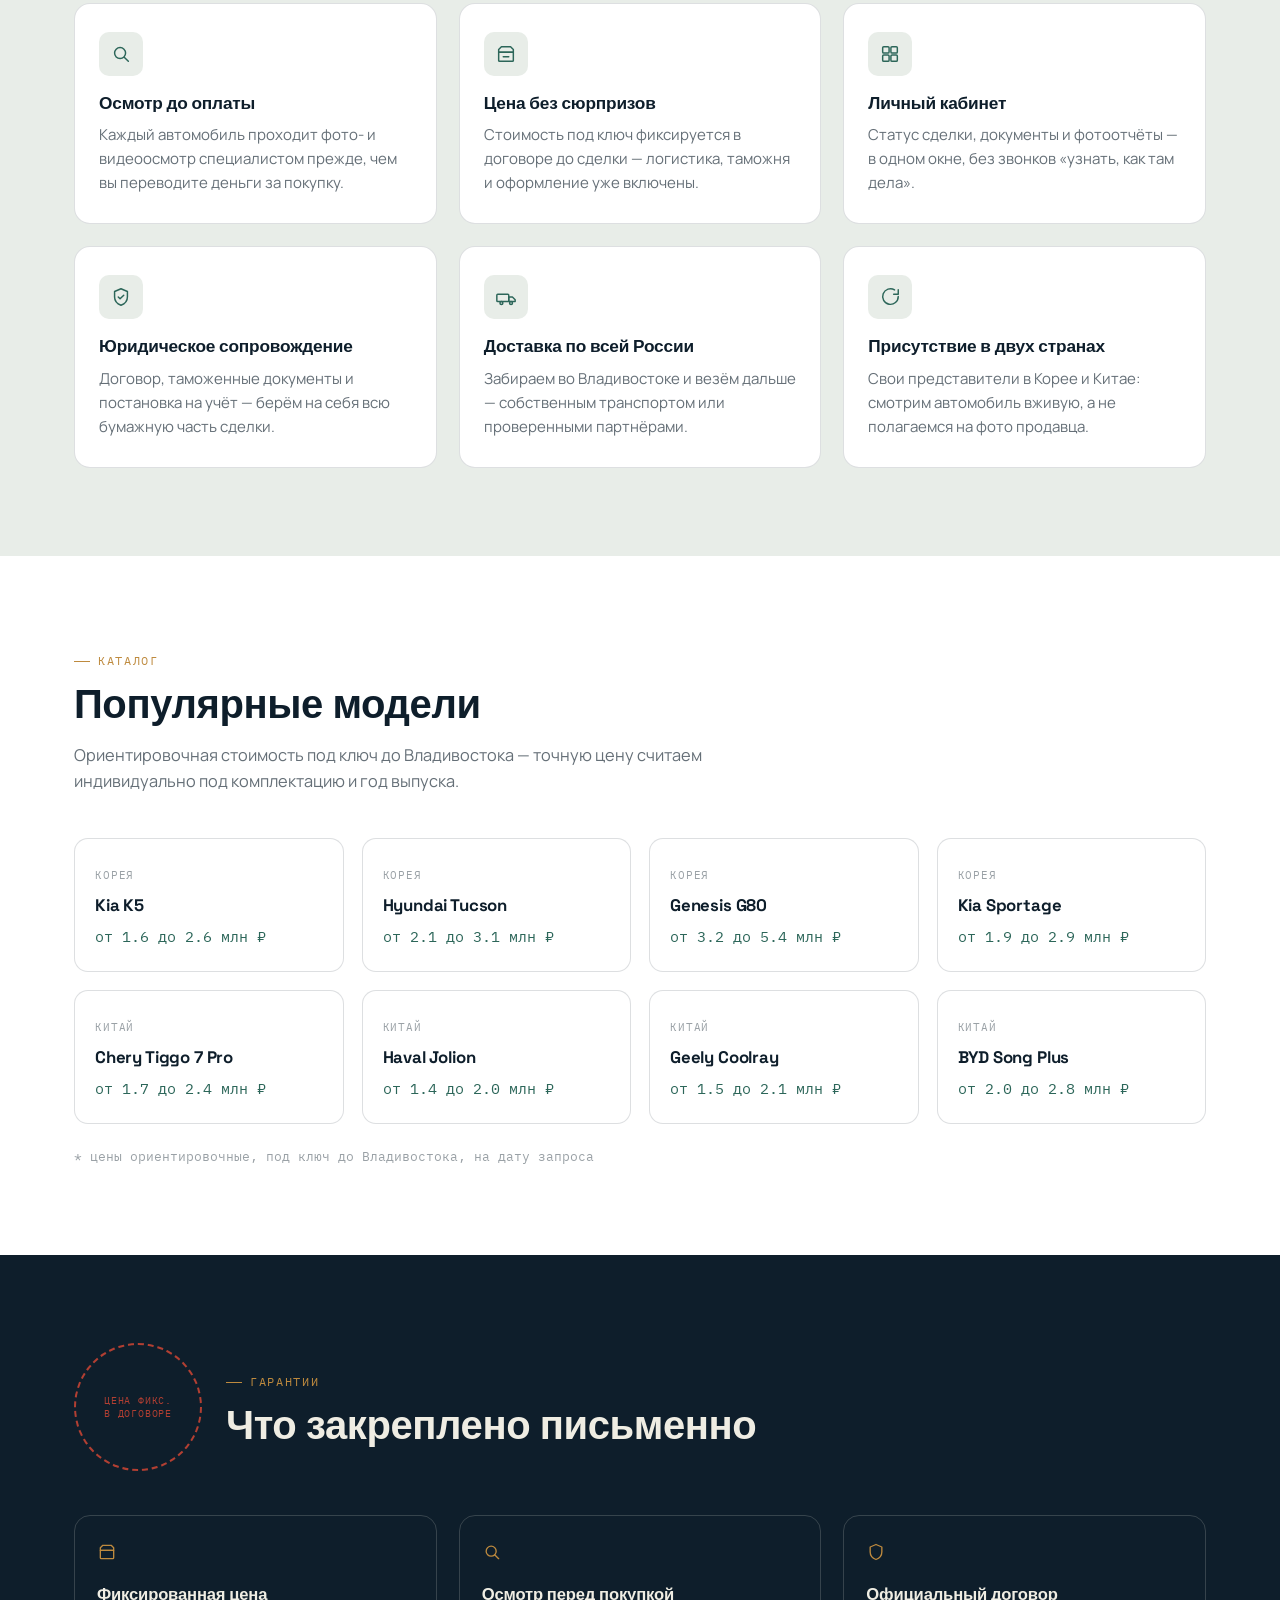
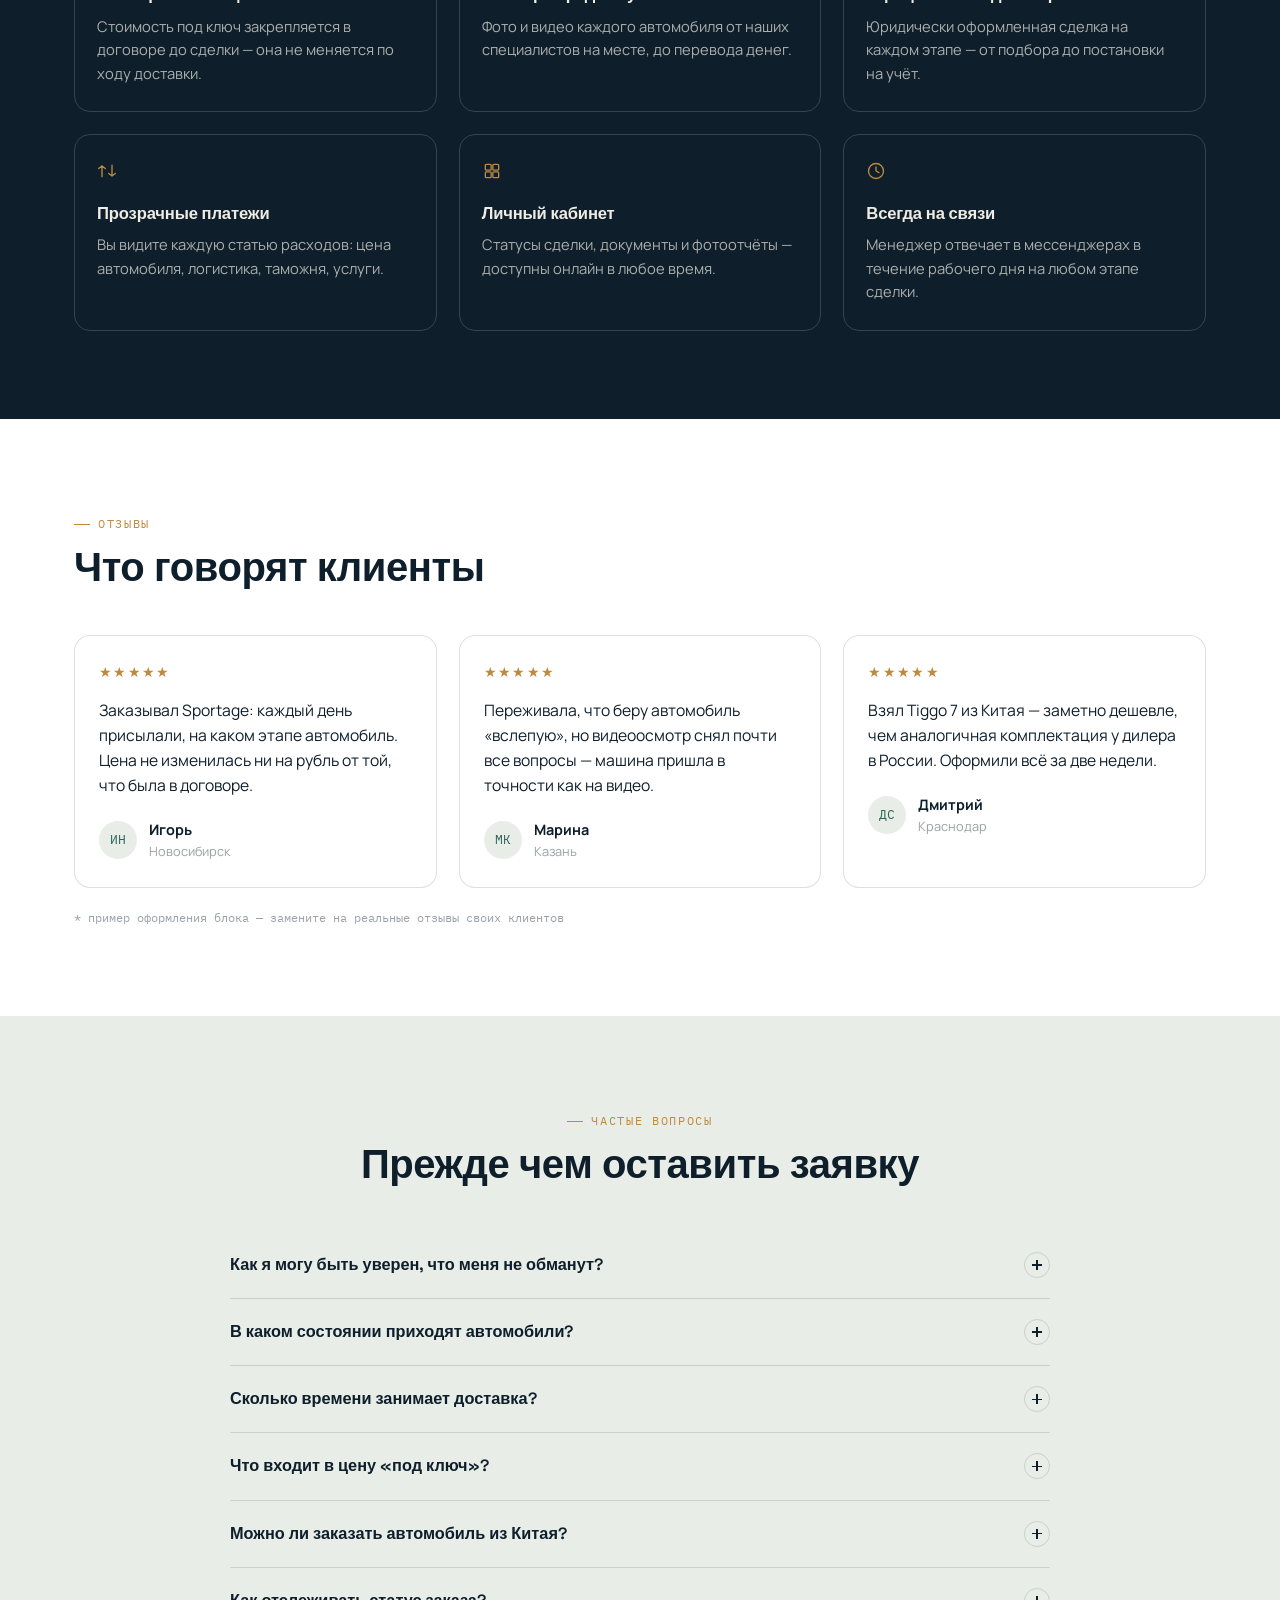
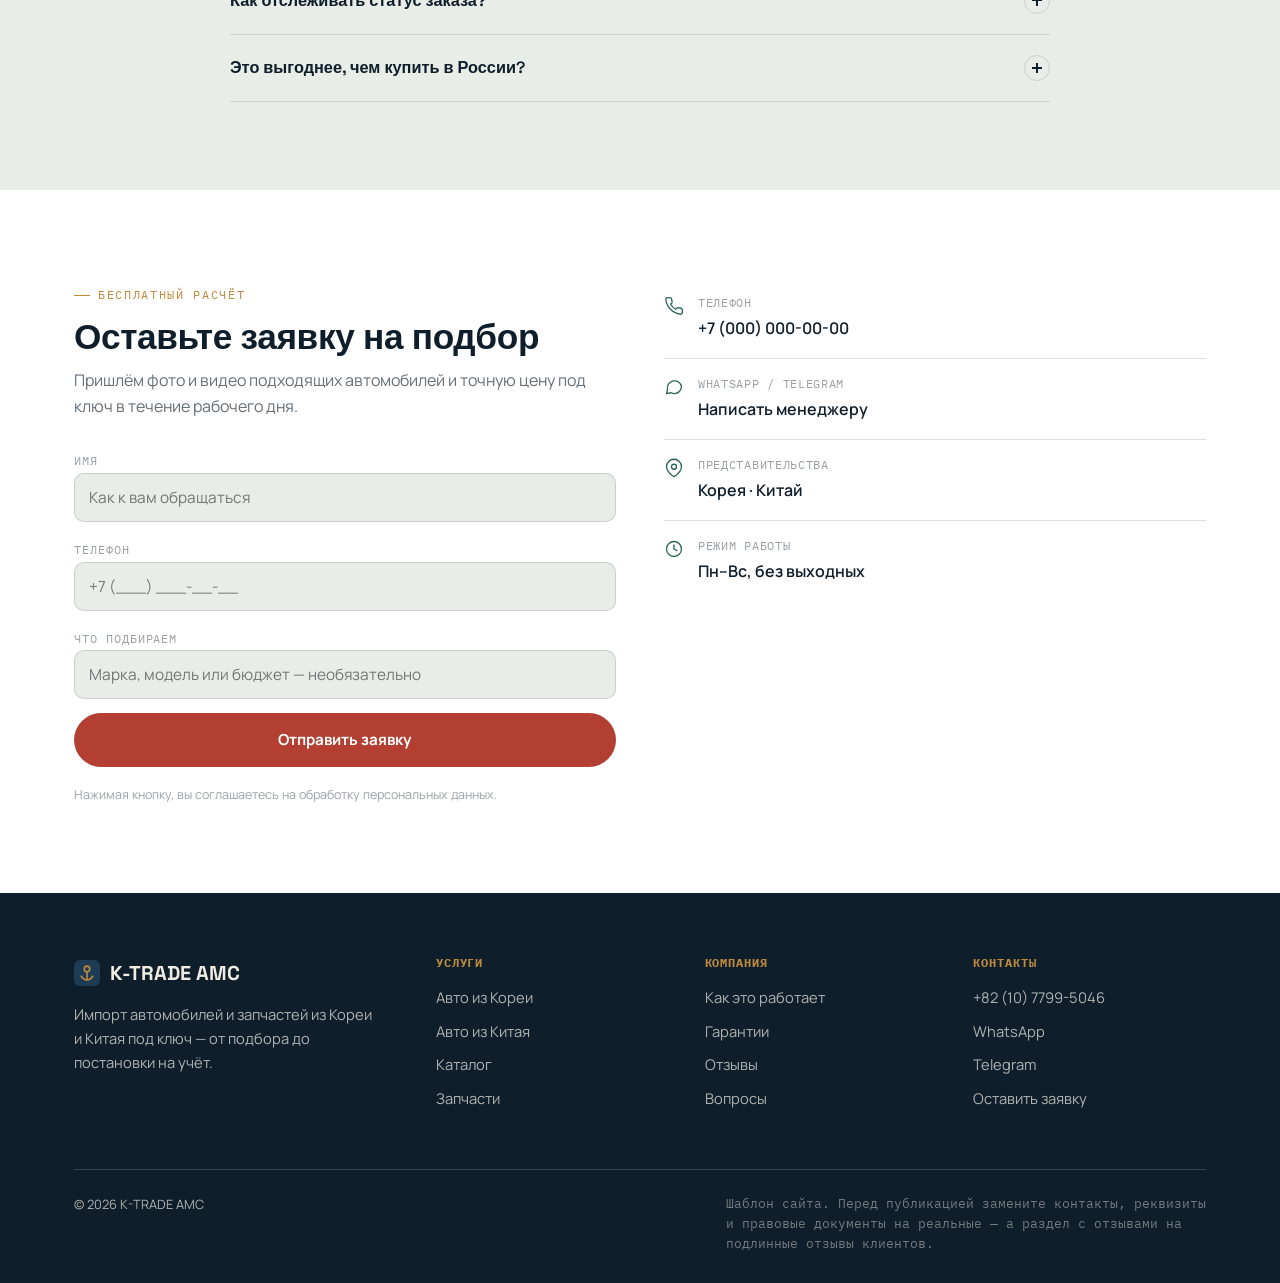
==== commit 8b9d5b84: "Add files via upload" ====
--- a/index.html
+++ b/index.html
@@ -407,9 +407,9 @@
 
 <header class="site-header">
   <div class="container nav-row">
-    <a href="#top" class="logo" aria-label="ПРИЧАЛ — на главную">
+    <a href="#top" class="logo" aria-label="K-TRADE AMC — на главную">
       <svg width="30" height="30" viewBox="0 0 32 32"><rect width="32" height="32" rx="7" fill="#1E3B54"/><circle cx="16" cy="11" r="3.4" fill="none" stroke="#BE8A3E" stroke-width="2"/><path d="M16 14.4V25M9 20c1.8 3 4.2 4.6 7 4.6s5.2-1.6 7-4.6" fill="none" stroke="#BE8A3E" stroke-width="2" stroke-linecap="round"/></svg>
-      ПРИЧАЛ <em>KR·CN → RU</em>
+      K-TRADE AMC <em>KR·CN → RU</em>
     </a>
 
     <input type="checkbox" id="nav-toggle">
@@ -830,7 +830,7 @@
       <div class="footer-brand">
         <div class="logo" style="color:var(--cream);">
           <svg width="26" height="26" viewBox="0 0 32 32"><rect width="32" height="32" rx="7" fill="#1E3B54"/><circle cx="16" cy="11" r="3.4" fill="none" stroke="#BE8A3E" stroke-width="2"/><path d="M16 14.4V25M9 20c1.8 3 4.2 4.6 7 4.6s5.2-1.6 7-4.6" fill="none" stroke="#BE8A3E" stroke-width="2" stroke-linecap="round"/></svg>
-          ПРИЧАЛ
+          K-TRADE AMC
         </div>
         <p>Импорт автомобилей и запчастей из Кореи и Китая под ключ — от подбора до постановки на учёт.</p>
       </div>
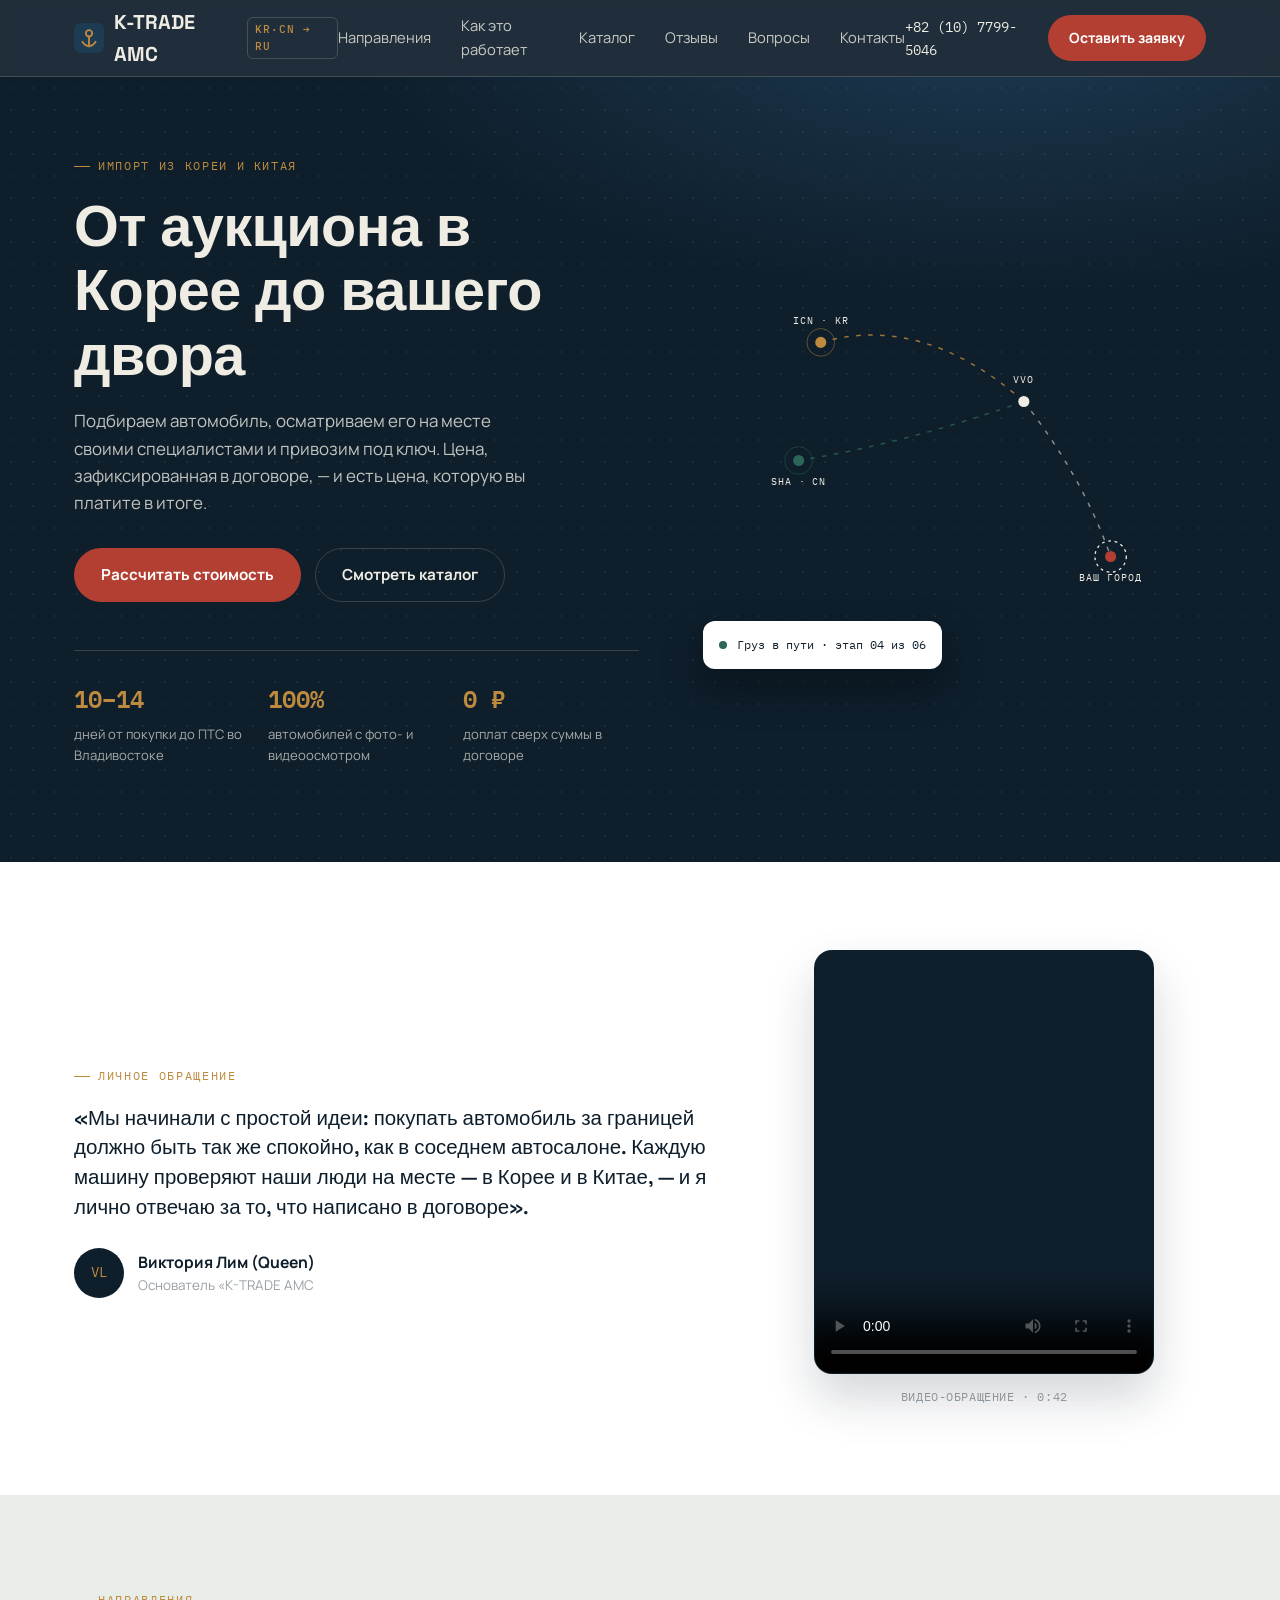
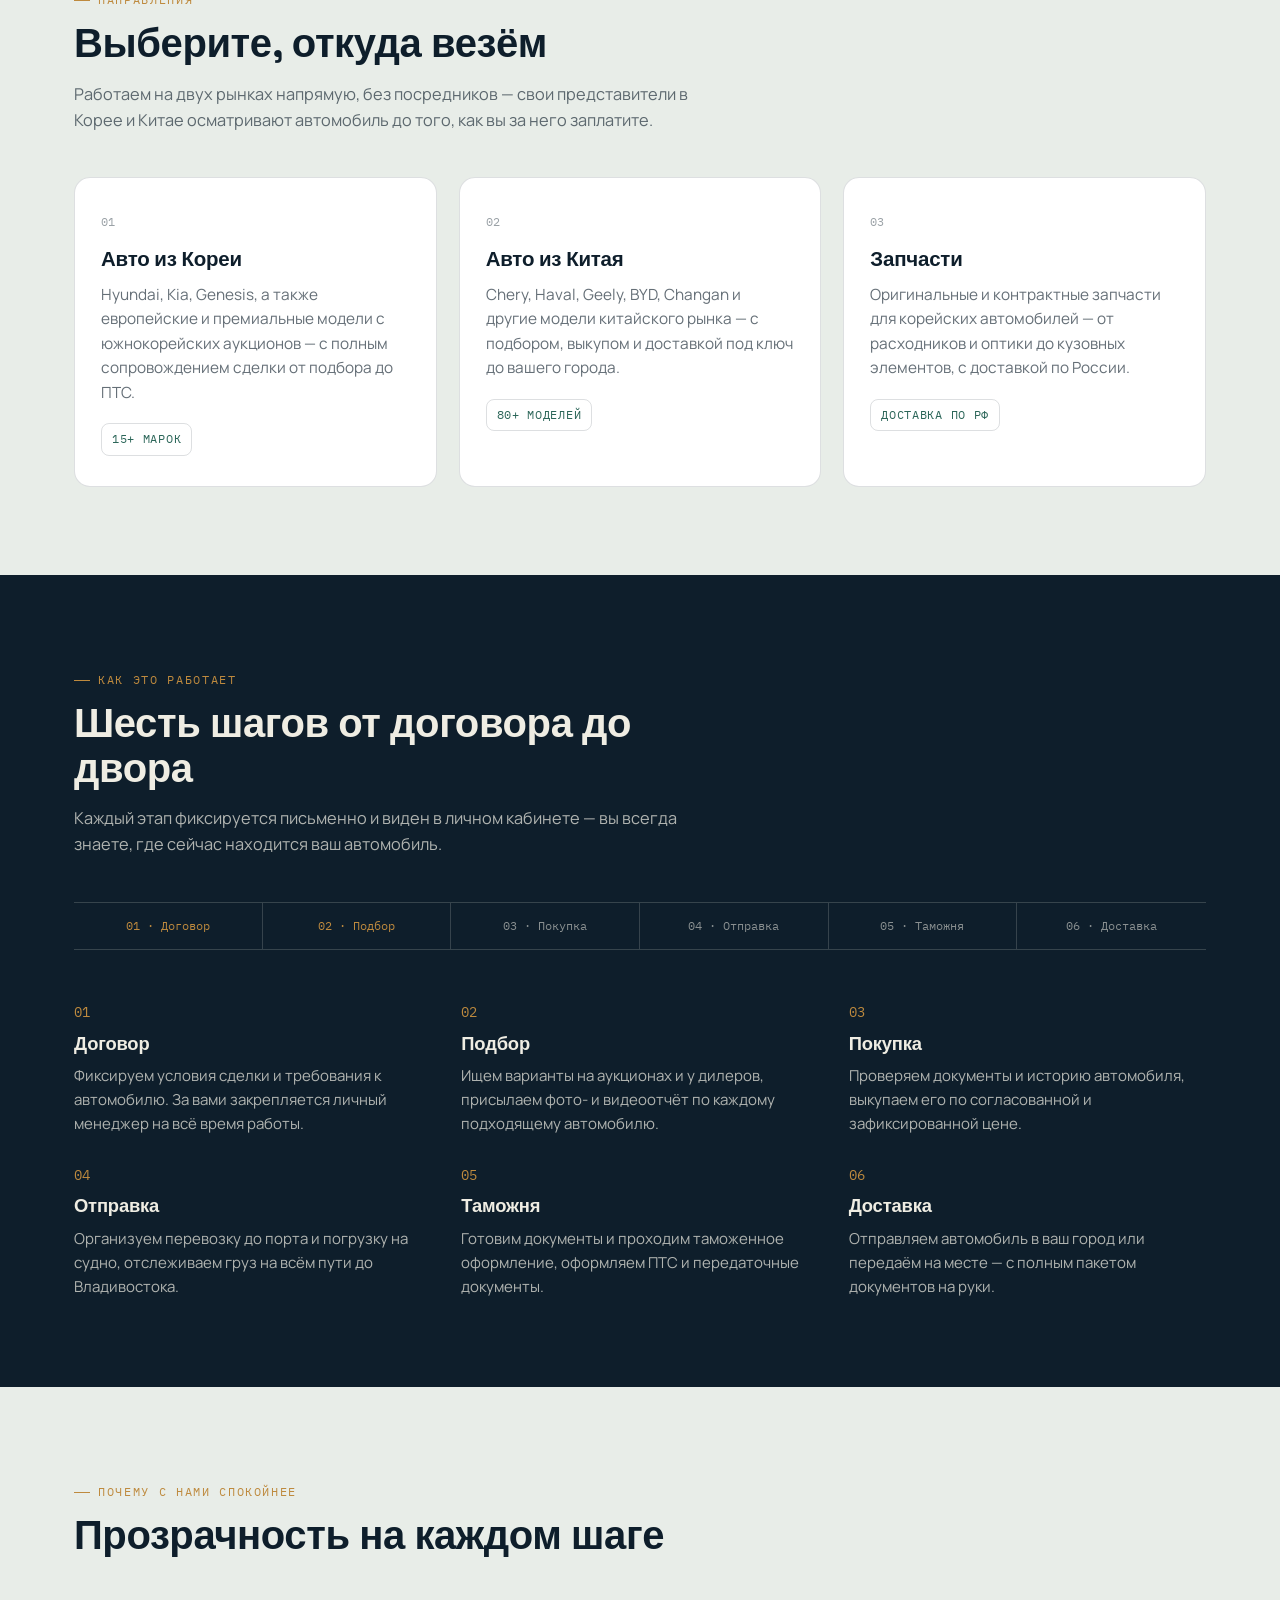
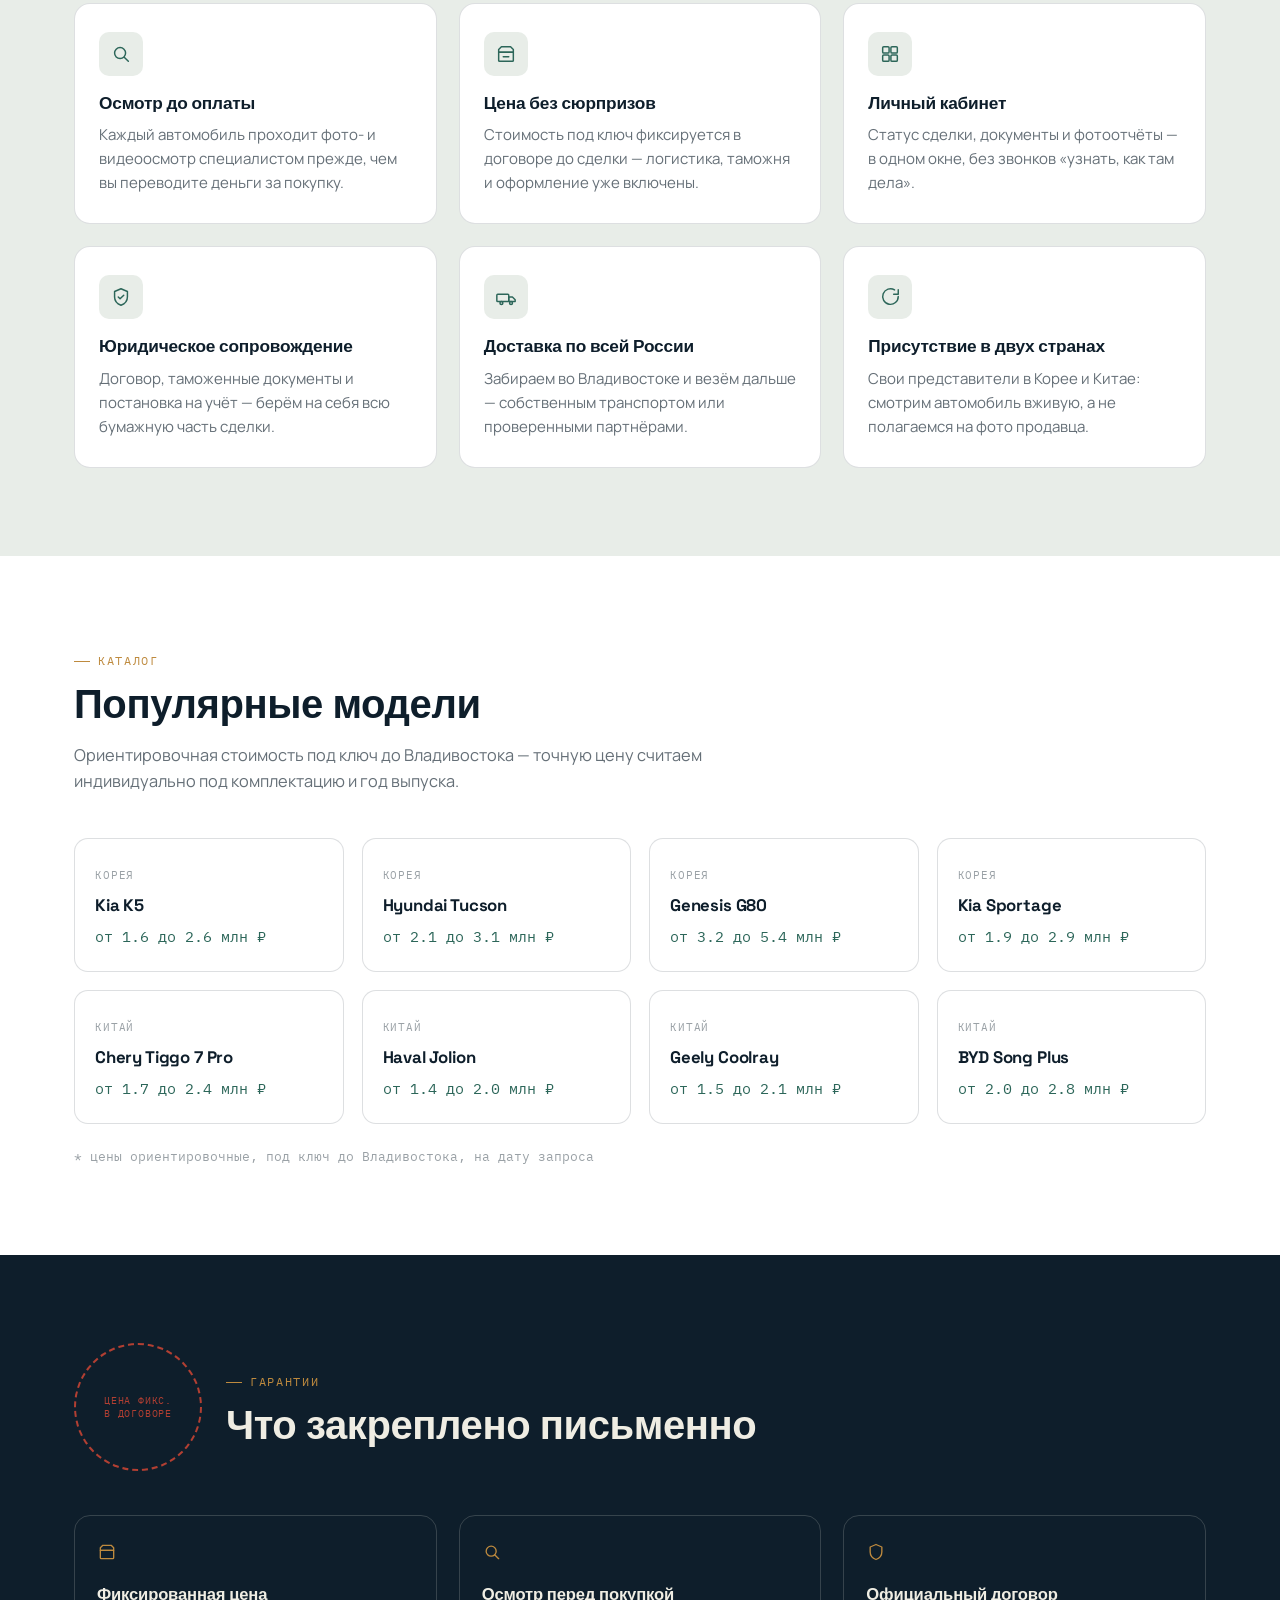
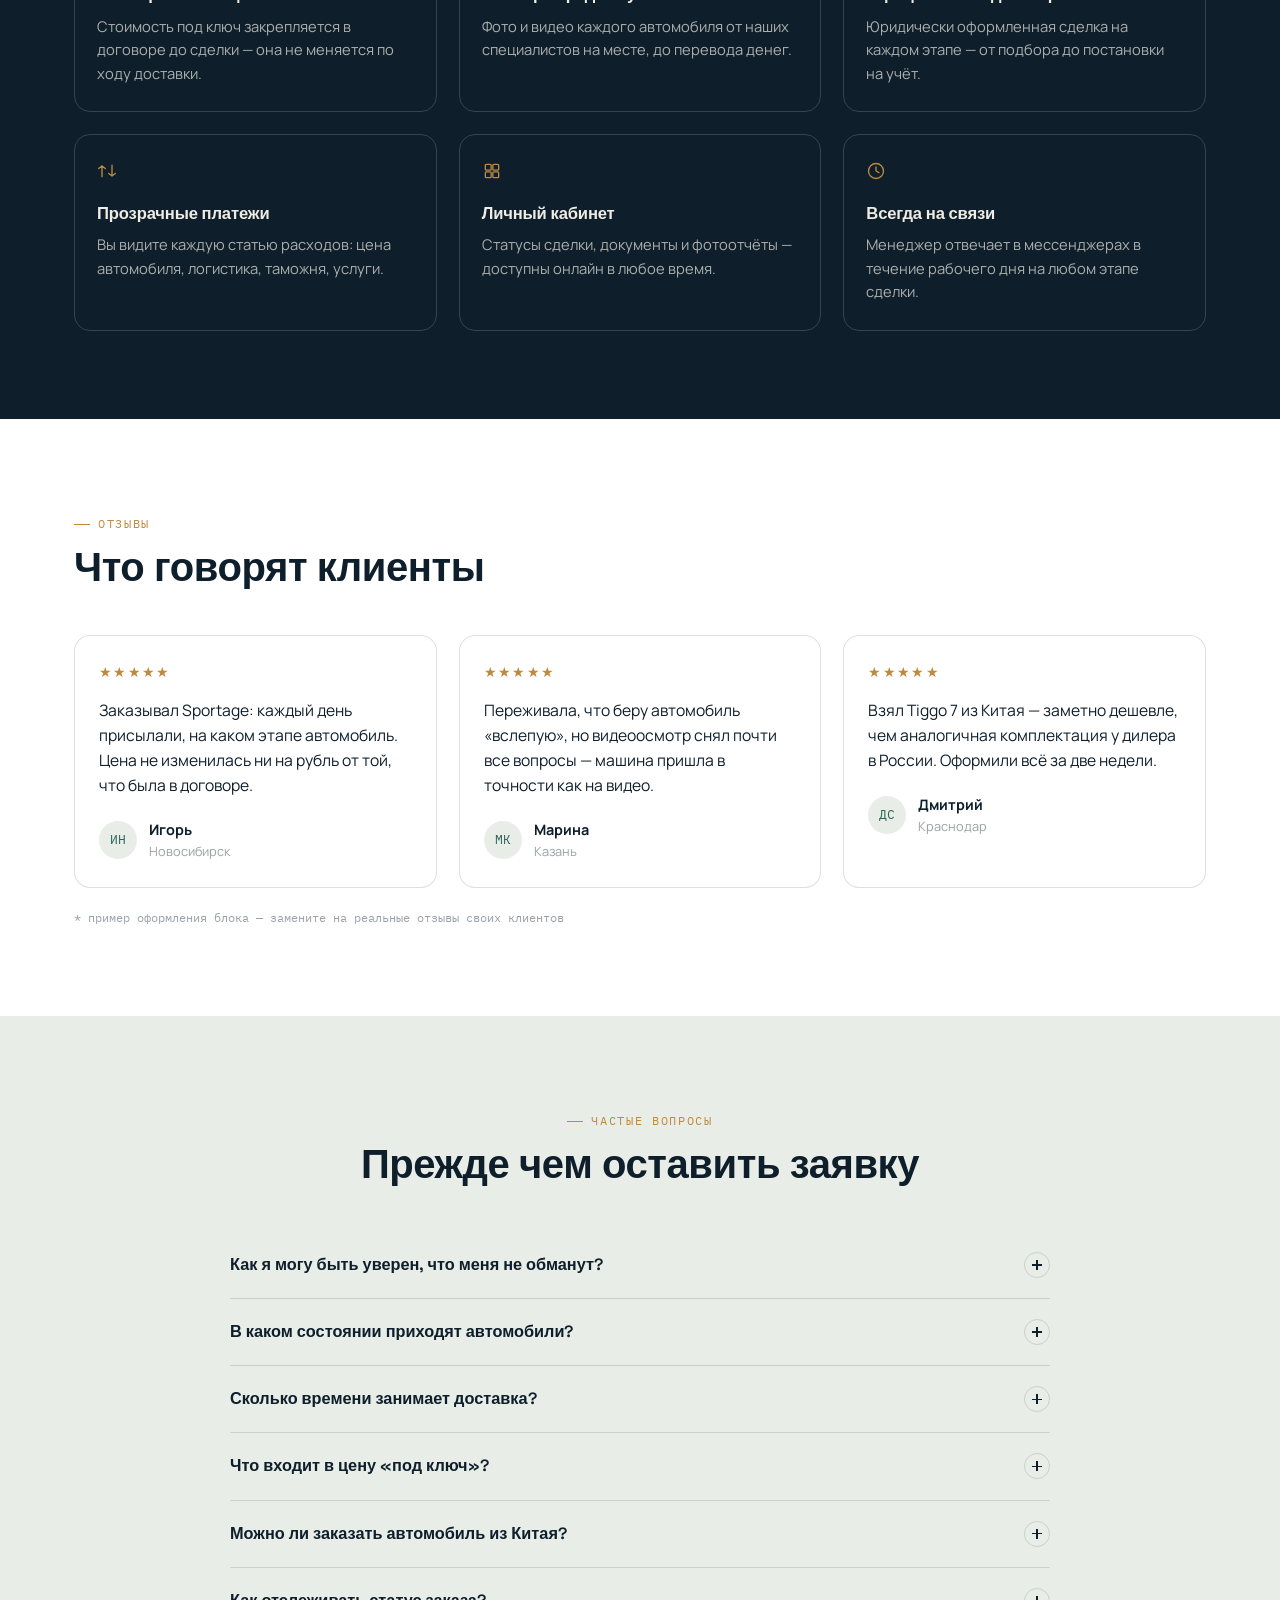
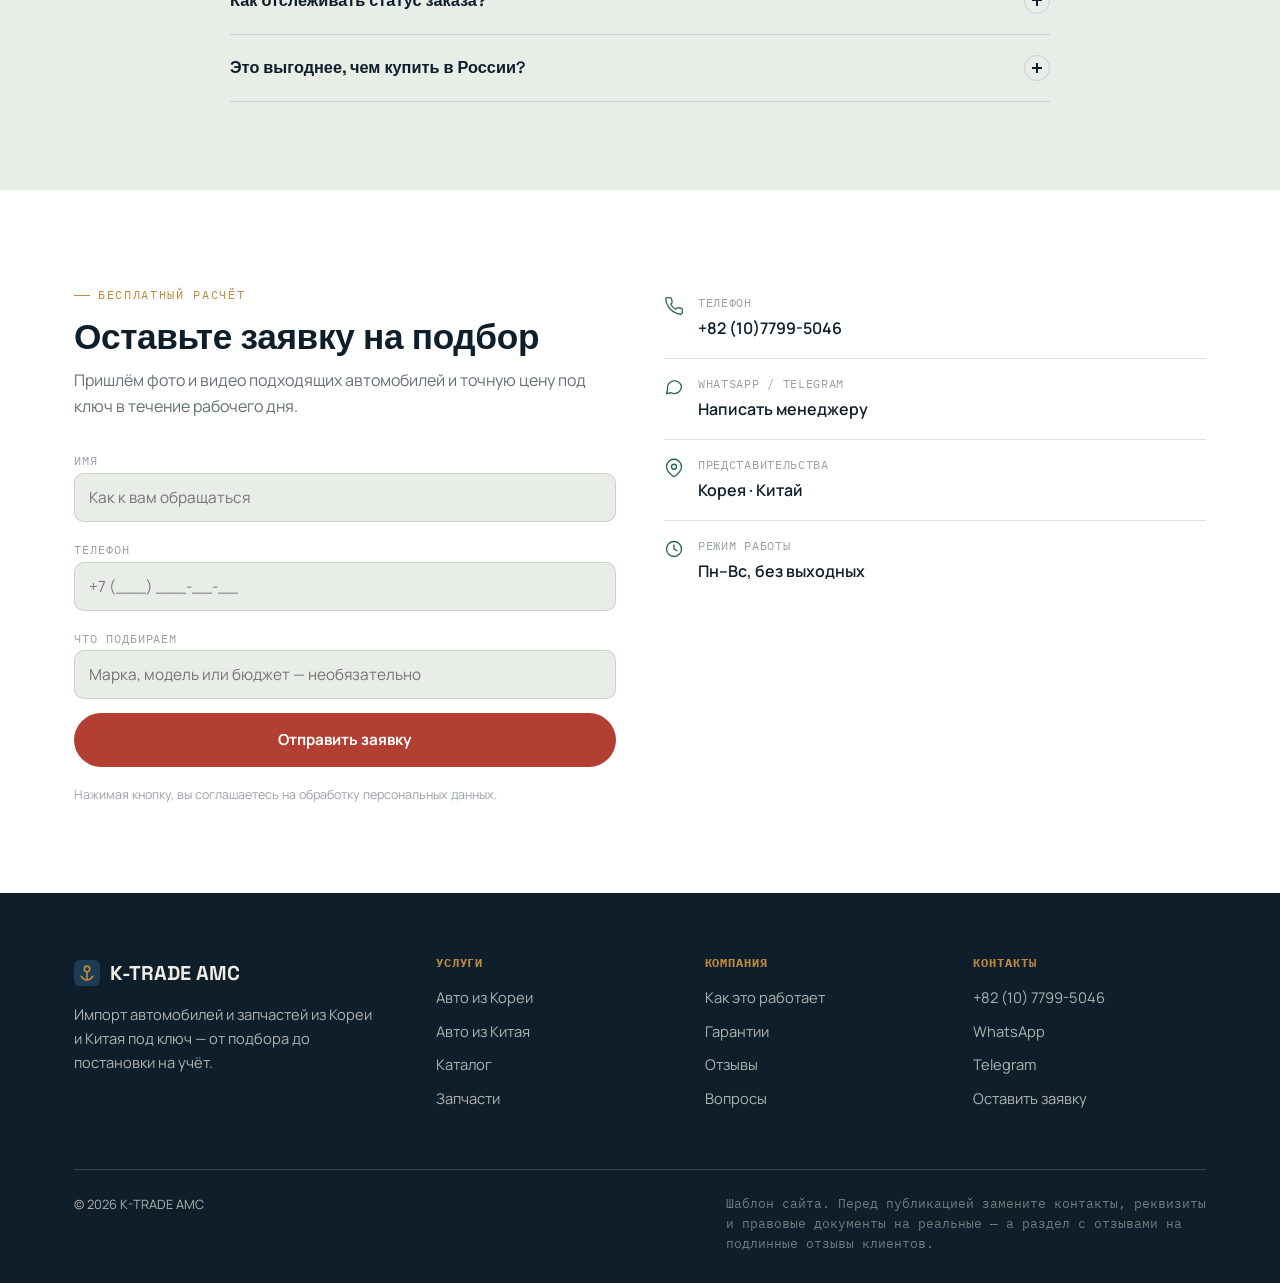
==== commit 536d8393: "Add files via upload" ====
--- a/index.html
+++ b/index.html
@@ -425,7 +425,7 @@
     </nav>
 
     <div class="nav-actions">
-      <a href="tel:+70000000000" class="nav-phone">+7 (000) 000-00-00</a>
+      <a href="tel:+821077995046" class="nav-phone">+82 (10) 7799-5046</a>
       <a href="#contacts" class="btn btn--primary" style="padding:11px 20px;font-size:.88rem;">Оставить заявку</a>
       <label for="nav-toggle" class="burger" aria-label="Открыть меню"><span></span><span></span><span></span></label>
     </div>
@@ -804,7 +804,7 @@
       <div class="contact-side reveal">
         <div class="item">
           <div class="ic"><svg width="20" height="20" viewBox="0 0 24 24" fill="none" stroke="currentColor" stroke-width="1.6" stroke-linecap="round" stroke-linejoin="round"><path d="M22 16.9v3a2 2 0 0 1-2.2 2 19.8 19.8 0 0 1-8.6-3.1 19.5 19.5 0 0 1-6-6 19.8 19.8 0 0 1-3.1-8.6A2 2 0 0 1 4.1 2h3a2 2 0 0 1 2 1.7c.1.9.3 1.8.6 2.7a2 2 0 0 1-.4 2.1L8 9.9a16 16 0 0 0 6 6l1.4-1.4a2 2 0 0 1 2.1-.4c.9.3 1.8.5 2.7.6a2 2 0 0 1 1.8 2.2z"/></svg></div>
-          <div><div class="lbl">Телефон</div><div class="val"><a href="tel:+70000000000">+7 (000) 000-00-00</a></div></div>
+          <div><div class="lbl">Телефон</div><div class="val"><a href="tel:+821077995046">+82 (10)7799-5046</a></div></div>
         </div>
         <div class="item">
           <div class="ic"><svg width="20" height="20" viewBox="0 0 24 24" fill="none" stroke="currentColor" stroke-width="1.6" stroke-linecap="round" stroke-linejoin="round"><path d="M21 11.5a8.4 8.4 0 0 1-8.5 8.4 8.5 8.5 0 0 1-4.1-1L3 20l1.2-5.2a8.4 8.4 0 1 1 16.8-3.3z"/></svg></div>
@@ -855,7 +855,7 @@
       <div class="footer-col">
         <h4>Контакты</h4>
         <ul>
-          <li><a href="tel:+8210779946">+82 (10) 7799-5046</a></li>
+          <li><a href="tel:+821077995046">+82 (10) 7799-5046</a></li>
           <li><a href="#">WhatsApp</a></li>
           <li><a href="#">Telegram</a></li>
           <li><a href="#contacts">Оставить заявку</a></li>
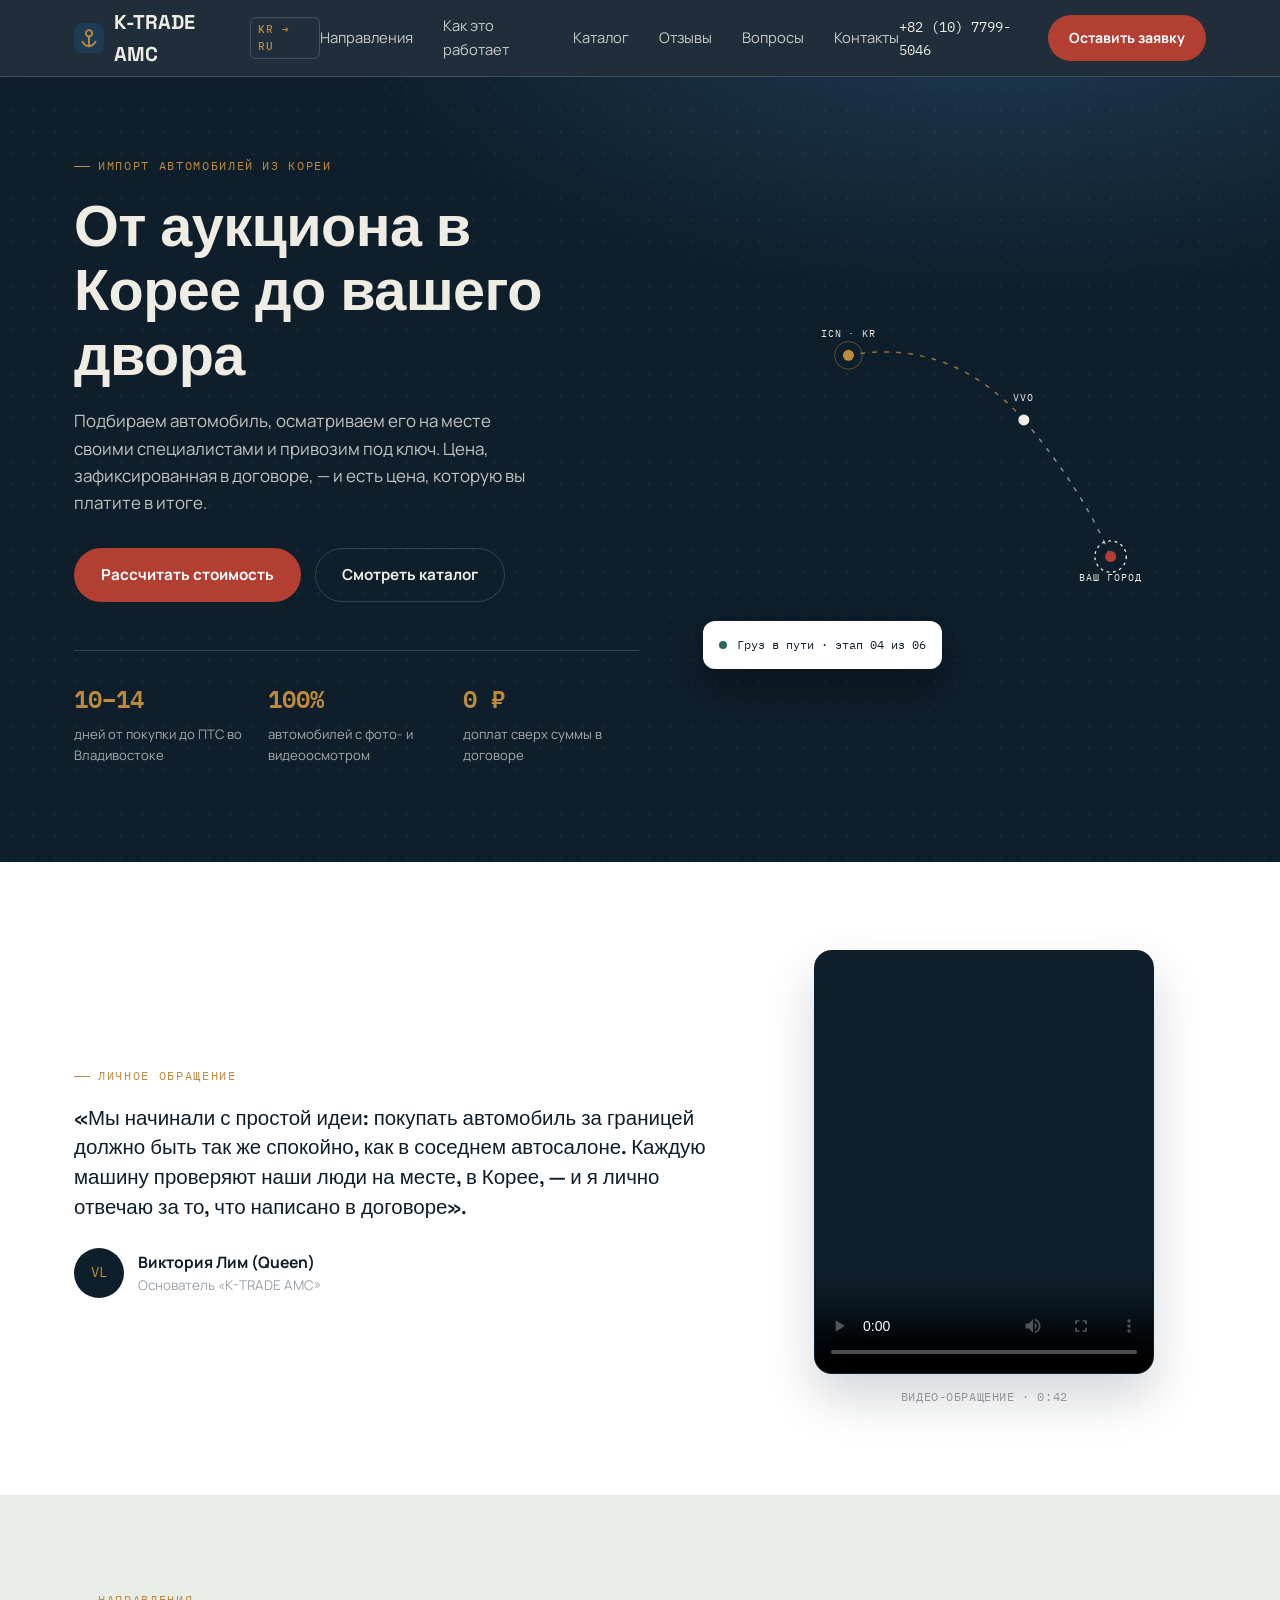
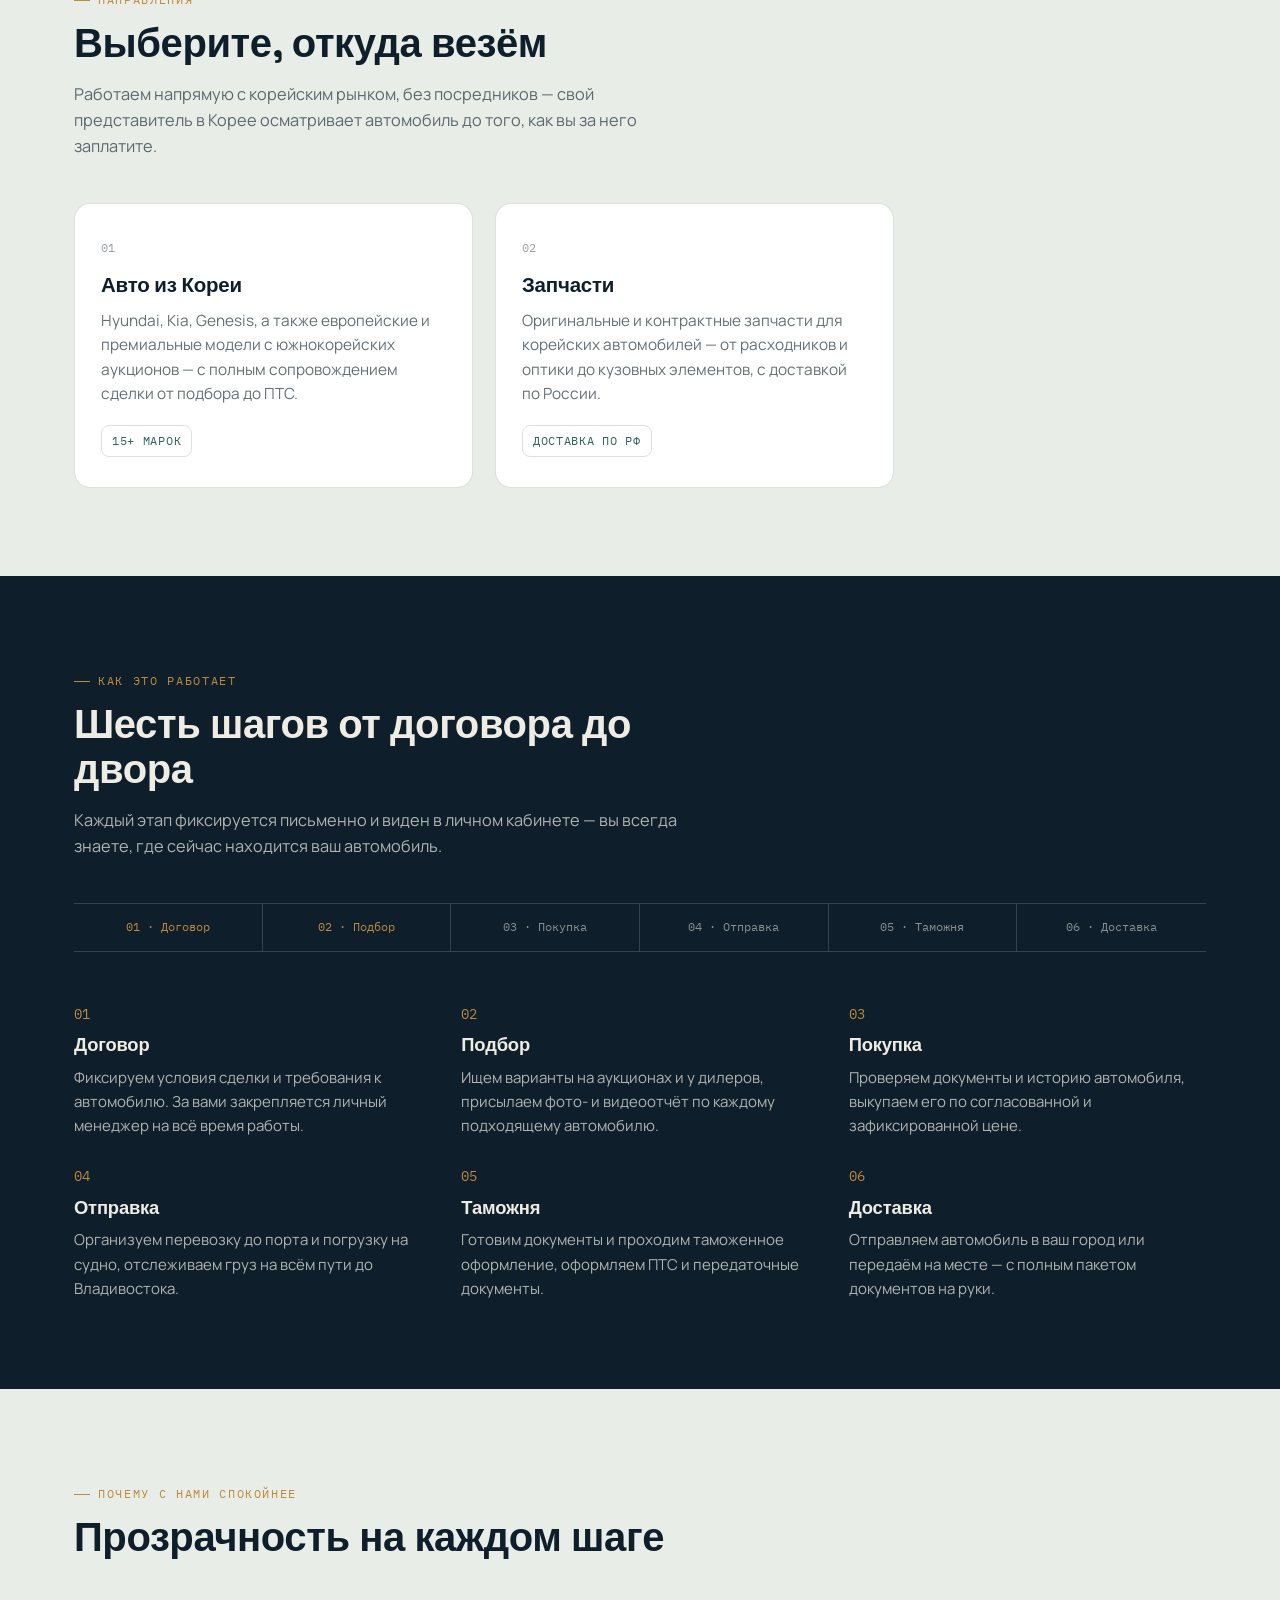
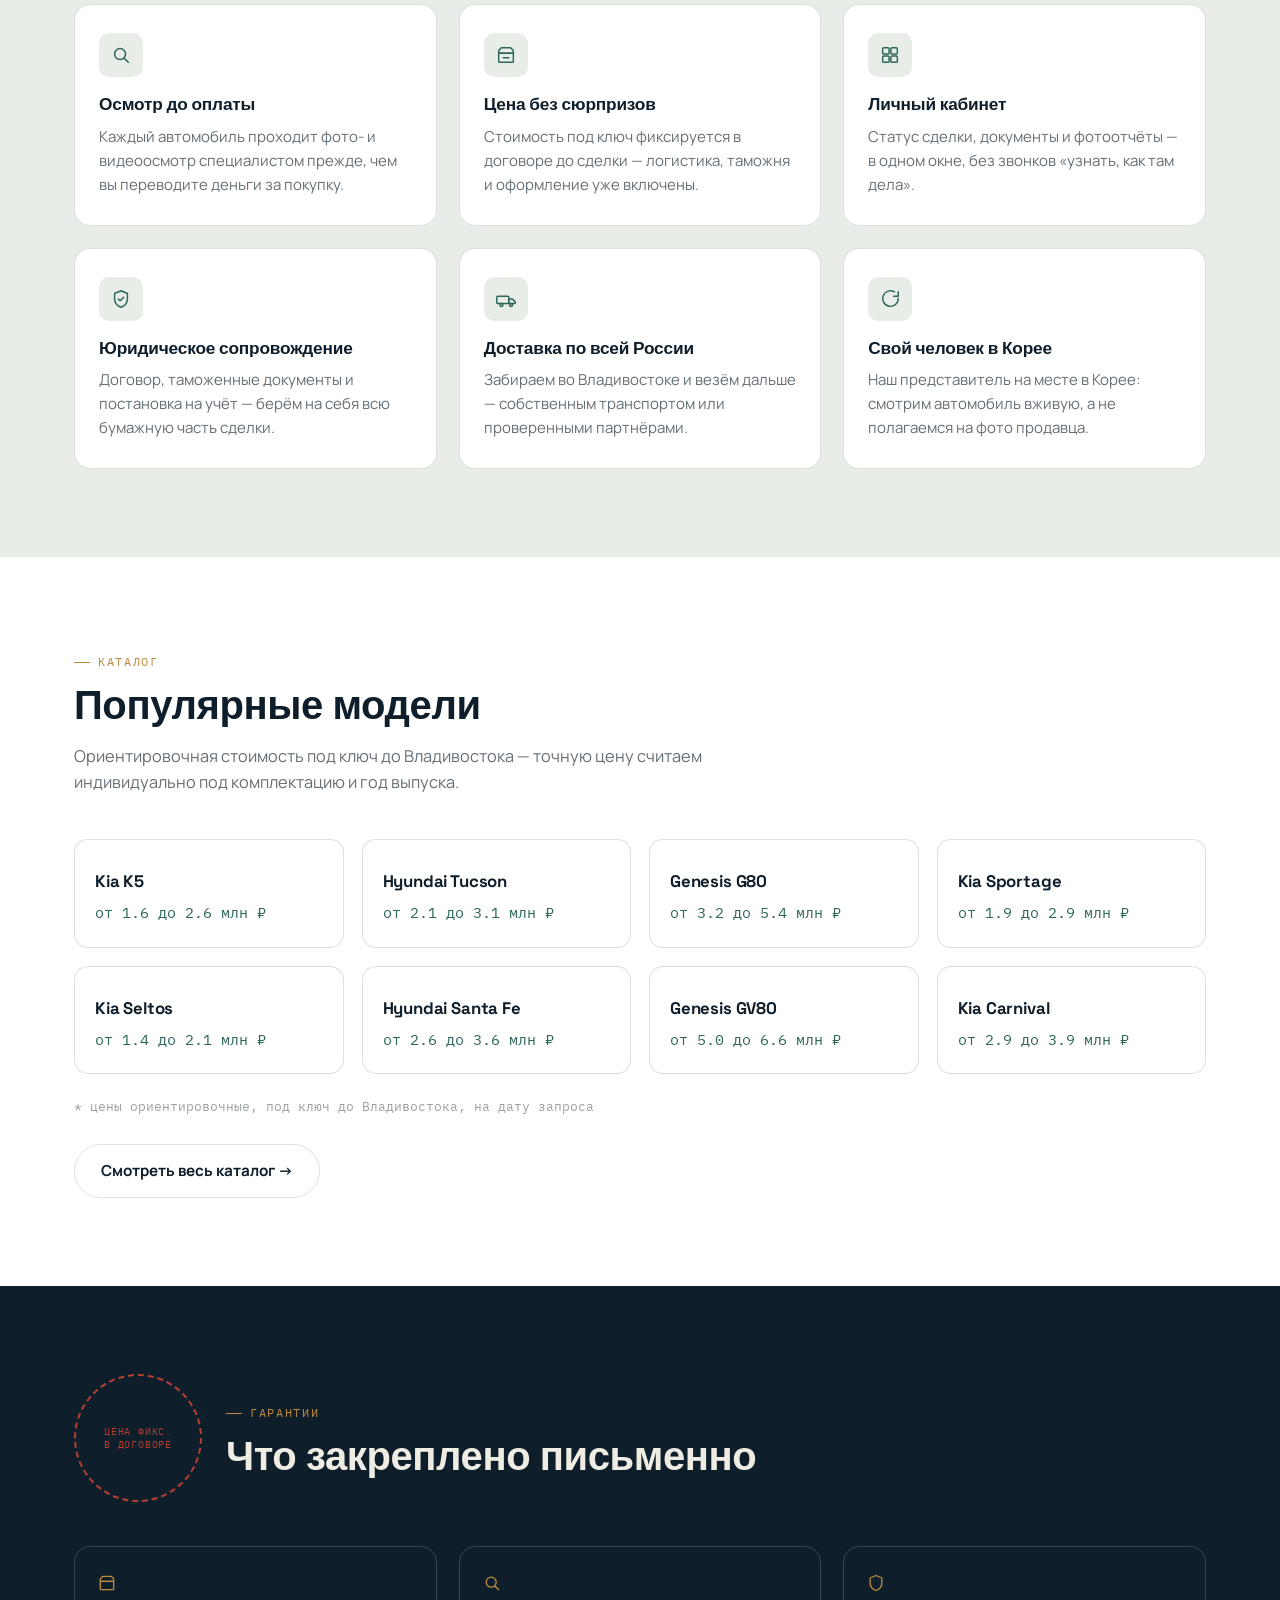
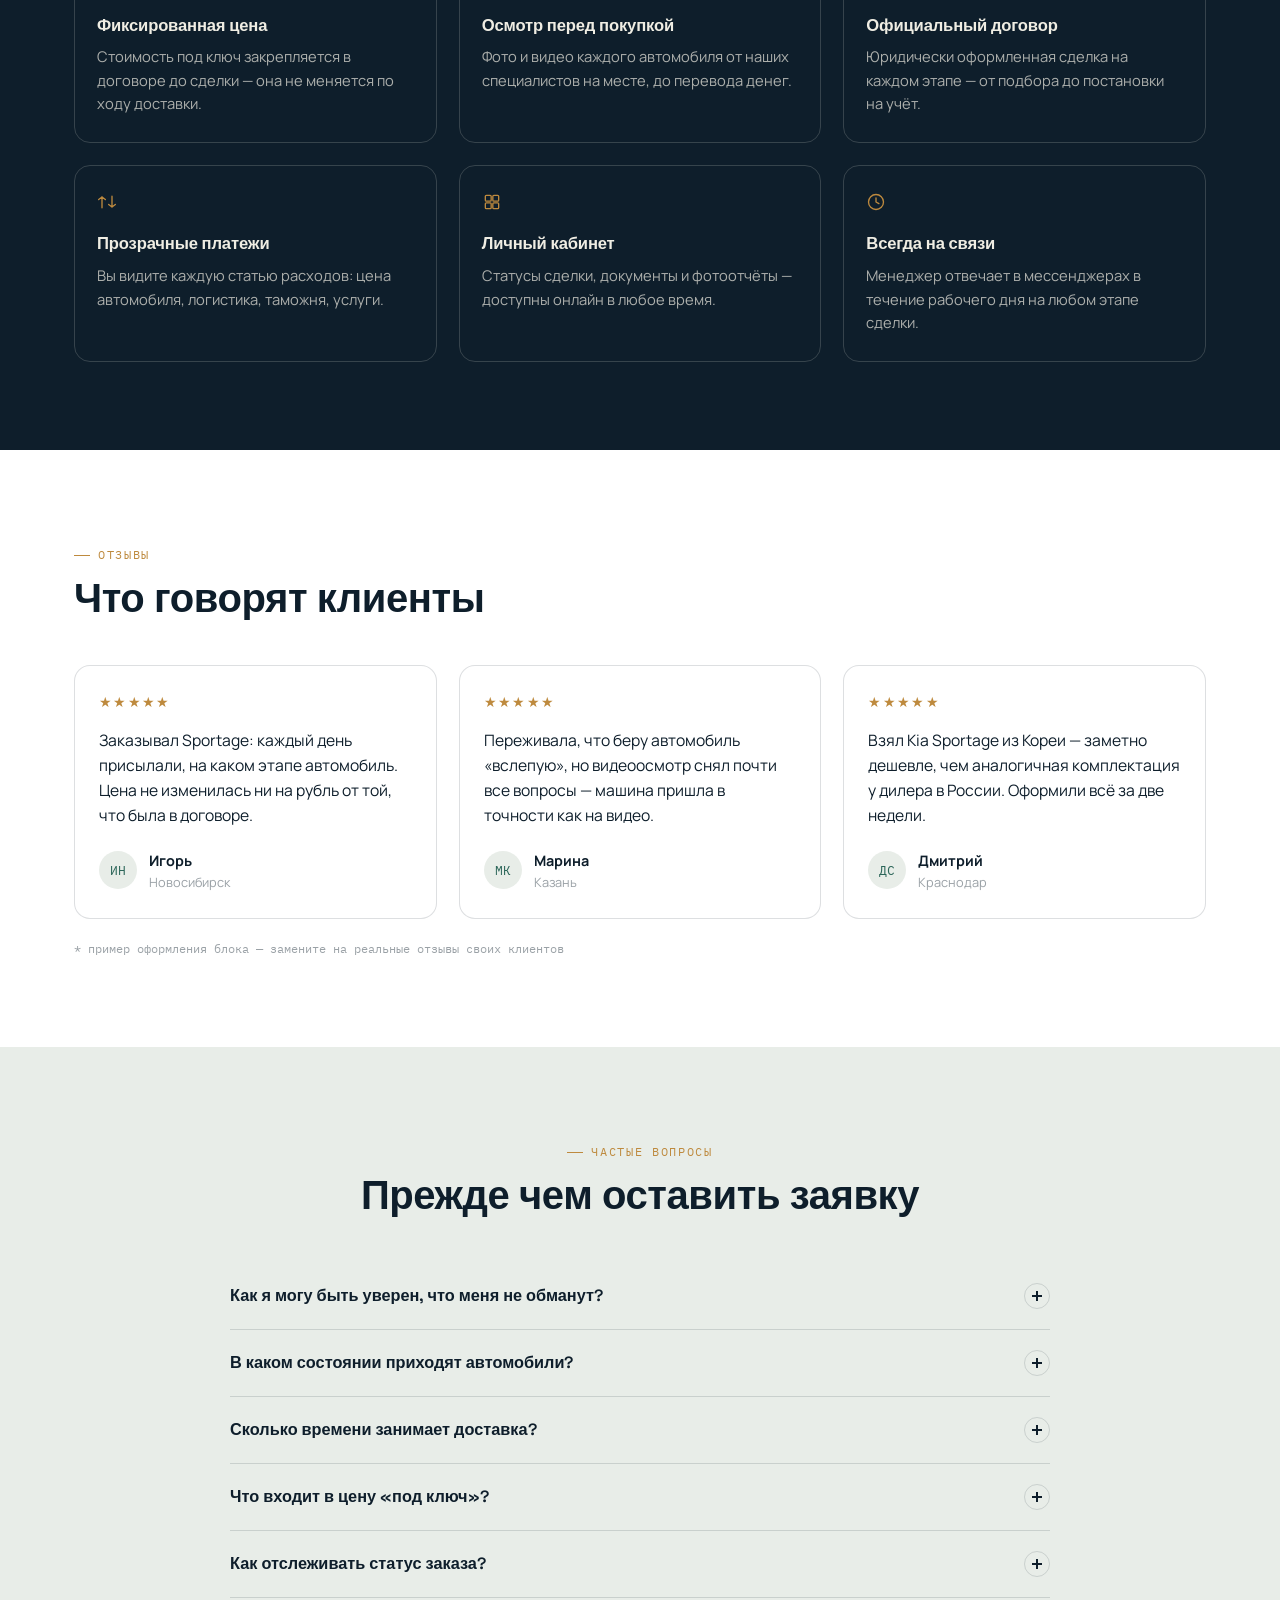
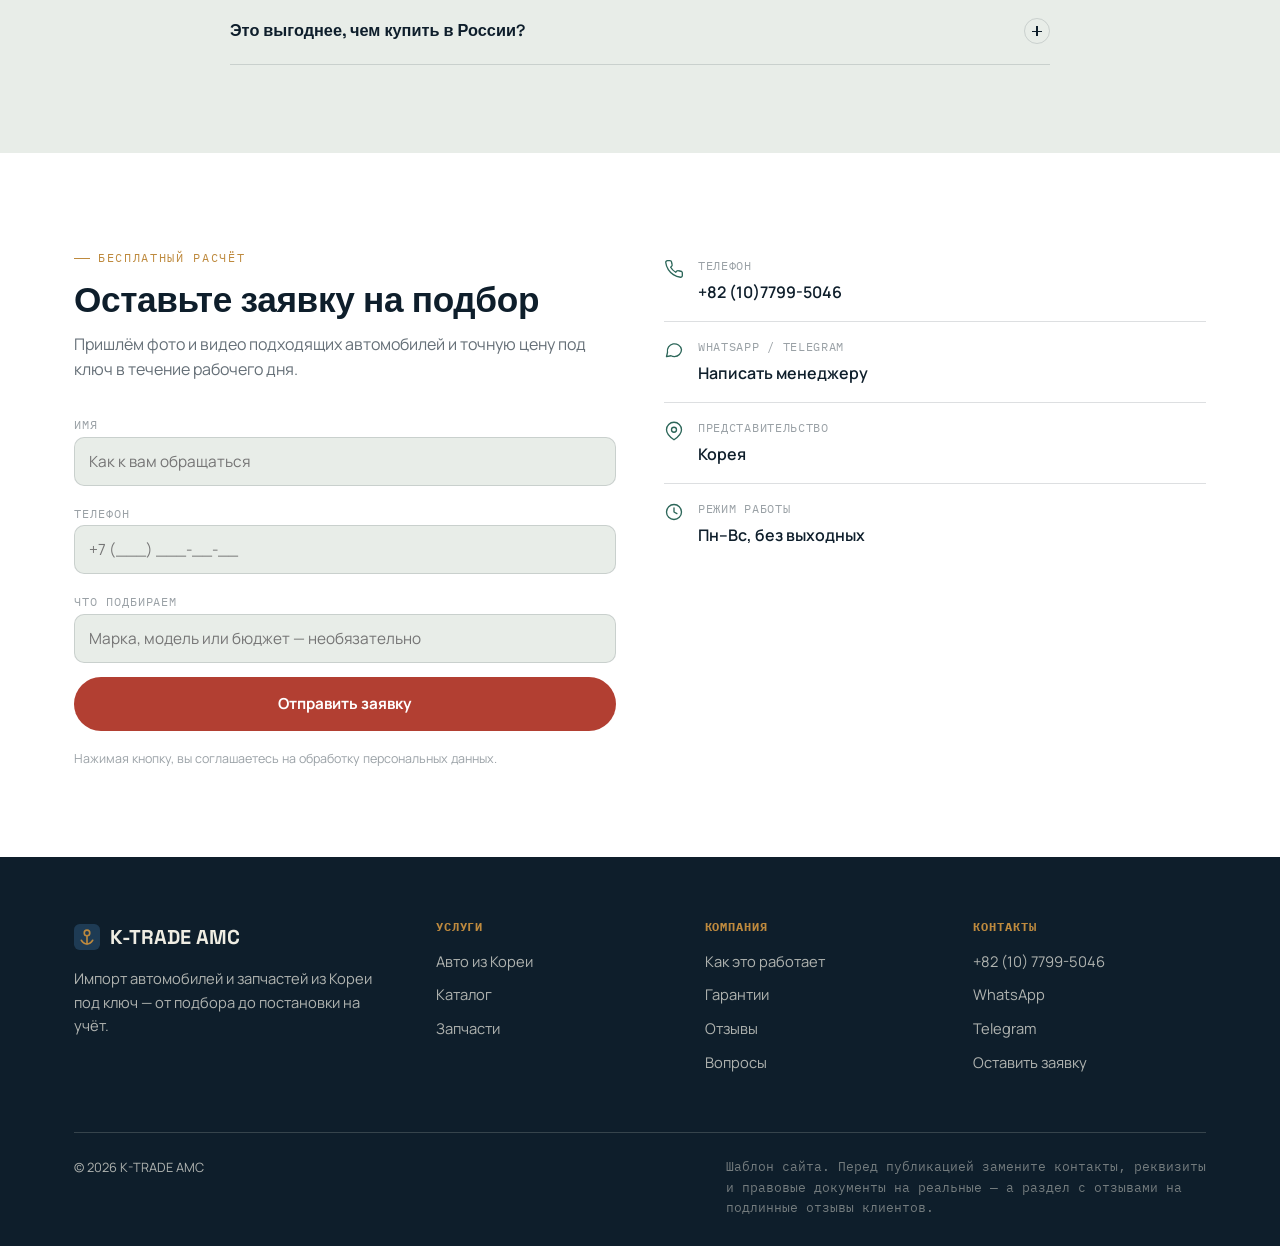
==== commit d032ba9c: "Added catalog. Remove China" ====
--- a/index.html
+++ b/index.html
@@ -3,404 +3,14 @@
 <head>
 <meta charset="UTF-8">
 <meta name="viewport" content="width=device-width, initial-scale=1">
-<title>K-TRADE AMC — импорт автомобилей из Кореи и Китая под ключ</title>
-<meta name="description" content="Подбираем, осматриваем и привозим автомобили из Кореи и Китая под ключ. Фиксированная цена в договоре, фото- и видеоосмотр, доставка по всей России.">
+<title>K-TRADE AMC — импорт автомобилей из Кореи под ключ</title>
+<meta name="description" content="Подбираем, осматриваем и привозим автомобили из Кореи под ключ. Фиксированная цена в договоре, фото- и видеоосмотр, доставка по всей России.">
 <link rel="icon" href="data:image/svg+xml,%3Csvg xmlns='http://www.w3.org/2000/svg' viewBox='0 0 32 32'%3E%3Crect width='32' height='32' rx='7' fill='%230E1E2B'/%3E%3Ccircle cx='16' cy='11' r='3.4' fill='none' stroke='%23BE8A3E' stroke-width='2'/%3E%3Cpath d='M16 14.4V25M9 20c1.8 3 4.2 4.6 7 4.6s5.2-1.6 7-4.6' fill='none' stroke='%23BE8A3E' stroke-width='2' stroke-linecap='round'/%3E%3C/svg%3E">
 <link rel="preconnect" href="https://fonts.googleapis.com">
 <link rel="preconnect" href="https://fonts.gstatic.com" crossorigin>
 <link href="https://fonts.googleapis.com/css2?family=Space+Grotesk:wght@500;600;700&family=IBM+Plex+Mono:wght@400;500;600&family=Manrope:wght@400;500;600;700;800&display=swap" rel="stylesheet">
-<style>
-  :root{
-    --navy:#0E1E2B;
-    --navy-2:#152A3C;
-    --navy-3:#1E3B54;
-    --chart:#E8EDE8;
-    --card:#FFFFFF;
-    --brass:#BE8A3E;
-    --signal:#B23F32;
-    --sea:#2C6659;
-    --ink:#0E1E2B;
-    --ink-muted:rgba(14,30,43,.64);
-    --ink-faint:rgba(14,30,43,.42);
-    --line:rgba(14,30,43,.14);
-    --line-invert:rgba(239,237,227,.18);
-    --cream:#EFEDE3;
-    --radius:16px;
-    --container:1180px;
-    --ff-display:'Space Grotesk',sans-serif;
-    --ff-body:'Manrope',sans-serif;
-    --ff-mono:'IBM Plex Mono',monospace;
-  }
-
-  *,*::before,*::after{box-sizing:border-box;}
-  html{scroll-behavior:smooth;}
-  body{
-    margin:0;
-    font-family:var(--ff-body);
-    color:var(--ink);
-    background:var(--chart);
-    -webkit-font-smoothing:antialiased;
-    line-height:1.6;
-  }
-  h1,h2,h3,h4{font-family:var(--ff-display);margin:0;line-height:1.12;letter-spacing:-.01em;}
-  p{margin:0;}
-  ul{margin:0;padding:0;list-style:none;}
-  a{color:inherit;text-decoration:none;}
-  img{max-width:100%;display:block;}
-  button{font:inherit;cursor:pointer;}
-  section[id]{scroll-margin-top:88px;}
-
-  .skip-link{position:absolute;left:-999px;top:0;background:var(--signal);color:#fff;padding:10px 16px;border-radius:0 0 8px 0;z-index:200;}
-  .skip-link:focus{left:0;}
-
-  :focus-visible{outline:2px solid var(--brass);outline-offset:2px;}
-
-  .container{max-width:var(--container);margin:0 auto;padding:0 24px;}
-  .eyebrow{
-    font-family:var(--ff-mono);
-    font-size:.74rem;
-    letter-spacing:.14em;
-    text-transform:uppercase;
-    color:var(--brass);
-    display:inline-flex;
-    align-items:center;
-    gap:8px;
-  }
-  .eyebrow::before{content:'';width:16px;height:1px;background:var(--brass);display:inline-block;}
-
-  .section-head{max-width:640px;margin-bottom:44px;}
-  .section-head h2{font-size:clamp(1.7rem,3.2vw,2.5rem);margin-top:12px;}
-  .section-head p{margin-top:14px;color:var(--ink-muted);font-size:1.02rem;}
-  .section-head.center{margin-left:auto;margin-right:auto;text-align:center;}
-
-  .btn{
-    display:inline-flex;align-items:center;justify-content:center;gap:8px;
-    padding:14px 26px;border-radius:999px;border:1px solid transparent;
-    font-family:var(--ff-body);font-weight:700;font-size:.95rem;
-    transition:transform .15s ease, background .2s ease, border-color .2s ease, color .2s ease;
-    white-space:nowrap;
-  }
-  .btn--primary{background:var(--signal);color:#fff;}
-  .btn--primary:hover{transform:translateY(-2px);background:#9c342a;}
-  .btn--ghost{border-color:var(--line);color:var(--ink);background:transparent;}
-  .btn--ghost:hover{border-color:var(--ink);transform:translateY(-2px);}
-  .btn--ghost-invert{border-color:var(--line-invert);color:var(--cream);}
-  .btn--ghost-invert:hover{border-color:var(--cream);}
-  .btn--block{width:100%;}
-
-  /* ===== Stamp signature element ===== */
-  .stamp{
-    width:128px;height:128px;border-radius:50%;
-    border:2px dashed var(--signal);
-    display:flex;align-items:center;justify-content:center;text-align:center;
-    transform:rotate(-9deg);
-    font-family:var(--ff-mono);color:var(--signal);
-    flex:none;
-  }
-  .stamp span{display:block;font-size:.62rem;letter-spacing:.08em;text-transform:uppercase;line-height:1.35;padding:0 14px;}
-  .stamp--sea{border-color:var(--sea);color:var(--sea);}
-
-  /* ===== Header ===== */
-  .site-header{
-    position:sticky;top:0;z-index:100;
-    background:rgba(14,30,43,.92);
-    backdrop-filter:blur(8px);
-    border-bottom:1px solid var(--line-invert);
-  }
-  .nav-row{display:flex;align-items:center;justify-content:space-between;height:76px;color:var(--cream);}
-  .logo{display:flex;align-items:center;gap:10px;font-family:var(--ff-display);font-weight:700;font-size:1.25rem;color:var(--cream);}
-  .logo em{font-style:normal;font-family:var(--ff-mono);font-weight:500;font-size:.66rem;letter-spacing:.1em;color:var(--brass);border:1px solid var(--line-invert);padding:3px 7px;border-radius:6px;margin-left:2px;}
-  .logo svg{flex:none;}
-
-  .nav-links{display:flex;align-items:center;gap:30px;font-size:.92rem;}
-  .nav-links a{color:rgba(239,237,227,.82);transition:color .2s ease;}
-  .nav-links a:hover{color:var(--cream);}
-
-  .nav-actions{display:flex;align-items:center;gap:16px;}
-  .nav-phone{font-family:var(--ff-mono);font-size:.9rem;color:var(--cream);display:none;}
-
-  .burger{display:none;}
-  #nav-toggle{display:none;}
-
-  @media (max-width:920px){
-    .nav-links{
-      position:absolute;top:76px;left:0;right:0;
-      background:var(--navy);
-      flex-direction:column;align-items:stretch;gap:0;
-      max-height:0;overflow:hidden;
-      border-bottom:1px solid var(--line-invert);
-      transition:max-height .3s ease;
-    }
-    .nav-links a{padding:16px 24px;border-top:1px solid var(--line-invert);}
-    #nav-toggle:checked ~ .nav-links{max-height:400px;}
-    .burger{
-      display:flex;flex-direction:column;gap:5px;width:26px;background:none;border:none;padding:4px;
-    }
-    .burger span{height:2px;background:var(--cream);border-radius:2px;}
-    .nav-phone{display:none !important;}
-  }
-  @media (min-width:921px){
-    .nav-phone{display:inline-flex;}
-  }
-
-  /* ===== Hero ===== */
-  .hero{
-    background:radial-gradient(1100px 500px at 78% -10%, var(--navy-3), transparent 60%), var(--navy);
-    color:var(--cream);
-    padding:72px 0 96px;
-    position:relative;
-    overflow:hidden;
-  }
-  .hero::after{
-    content:'';position:absolute;inset:0;
-    background-image:radial-gradient(rgba(239,237,227,.06) 1px, transparent 1px);
-    background-size:22px 22px;
-    pointer-events:none;
-  }
-  .hero-grid{
-    display:grid;grid-template-columns:1.05fr .95fr;gap:56px;align-items:center;
-    position:relative;z-index:1;
-  }
-  .hero h1{font-size:clamp(2.3rem,4.6vw,3.6rem);margin-top:18px;max-width:14ch;}
-  .hero-sub{margin-top:20px;max-width:46ch;color:rgba(239,237,227,.8);font-size:1.06rem;}
-  .hero-ctas{display:flex;flex-wrap:wrap;gap:14px;margin-top:32px;align-items:center;}
-
-  .hero-stats{
-    display:grid;grid-template-columns:repeat(3,1fr);gap:18px;
-    margin-top:48px;padding-top:28px;border-top:1px solid var(--line-invert);
-  }
-  .hero-stats .num{font-family:var(--ff-mono);font-size:1.5rem;color:var(--brass);font-weight:600;}
-  .hero-stats .lbl{font-size:.82rem;color:rgba(239,237,227,.68);margin-top:6px;}
-
-  .route-wrap{position:relative;display:flex;justify-content:center;}
-  .route-card{
-    position:absolute;bottom:-18px;left:8px;
-    background:var(--card);color:var(--ink);border-radius:12px;
-    padding:14px 16px;box-shadow:0 18px 40px rgba(0,0,0,.35);
-    font-family:var(--ff-mono);font-size:.78rem;
-    display:flex;align-items:center;gap:10px;
-  }
-  .route-card .dot{width:8px;height:8px;border-radius:50%;background:var(--sea);flex:none;}
-  .route-map{width:100%;max-width:480px;height:auto;}
-  .route-line{stroke-dasharray:5 8;animation:dash 26s linear infinite;}
-  @keyframes dash{to{stroke-dashoffset:-600;}}
-
-  @media (max-width:920px){
-    .hero-grid{grid-template-columns:1fr;}
-    .route-wrap{order:-1;margin-bottom:12px;}
-    .route-card{position:static;margin-top:14px;display:inline-flex;}
-  }
-  @media (max-width:560px){
-    .hero-stats{grid-template-columns:1fr;gap:14px;}
-  }
-
-  /* ===== Sections generic ===== */
-  section{padding:88px 0;}
-  .section--tight{padding:64px 0;}
-  .bg-card{background:var(--card);}
-
-  /* Directions */
-  .directions-grid{display:grid;grid-template-columns:repeat(3,1fr);gap:22px;}
-  .direction-card{
-    background:var(--card);border:1px solid var(--line);border-radius:var(--radius);
-    padding:30px 26px;transition:transform .2s ease, box-shadow .2s ease;
-  }
-  .direction-card:hover{transform:translateY(-4px);box-shadow:0 20px 40px rgba(14,30,43,.08);}
-  .direction-card .idx{font-family:var(--ff-mono);color:var(--ink-faint);font-size:.78rem;}
-  .direction-card h3{font-size:1.28rem;margin-top:14px;}
-  .direction-card p{margin-top:12px;color:var(--ink-muted);font-size:.96rem;}
-  .direction-card .tag{
-    display:inline-block;margin-top:18px;font-family:var(--ff-mono);font-size:.72rem;
-    letter-spacing:.06em;text-transform:uppercase;color:var(--sea);
-    border:1px solid var(--line);padding:6px 10px;border-radius:8px;
-  }
-
-  @media (max-width:920px){.directions-grid{grid-template-columns:1fr;}}
-
-  /* Director welcome */
-  .director{background:var(--card);}
-  .director-grid{display:grid;grid-template-columns:1.3fr .9fr;gap:48px;align-items:center;}
-  .director-text blockquote{
-    margin:18px 0 0;font-family:var(--ff-display);font-weight:500;font-size:1.28rem;
-    line-height:1.45;color:var(--ink);max-width:52ch;
-  }
-  .director-sign{display:flex;align-items:center;gap:14px;margin-top:26px;}
-  .director-sign .av{
-    width:50px;height:50px;border-radius:50%;background:var(--navy);color:var(--brass);
-    display:flex;align-items:center;justify-content:center;font-family:var(--ff-mono);
-    font-size:.85rem;flex:none;
-  }
-  .director-sign .name{font-weight:700;font-size:.98rem;}
-  .director-sign .role{font-size:.84rem;color:var(--ink-faint);}
-
-  .video-window{
-    max-width:340px;margin-left:auto;margin-right:auto;
-    border-radius:18px;overflow:hidden;background:var(--navy);
-    border:1px solid var(--line);box-shadow:0 24px 48px rgba(14,30,43,.18);
-  }
-  .video-window video{
-    width:100%;aspect-ratio:4/5;object-fit:cover;display:block;background:var(--navy);
-  }
-  .video-caption{
-    margin-top:14px;text-align:center;font-family:var(--ff-mono);font-size:.74rem;
-    letter-spacing:.05em;text-transform:uppercase;color:var(--ink-faint);
-  }
-
-  @media (max-width:920px){
-    .director-grid{grid-template-columns:1fr;}
-    .video-window{order:-1;max-width:300px;}
-  }
-
-  /* Process */
-  .process{background:var(--navy);color:var(--cream);}
-  .process-track{display:grid;grid-template-columns:repeat(6,1fr);gap:0;margin-bottom:52px;border-top:1px solid var(--line-invert);border-bottom:1px solid var(--line-invert);}
-  .process-track div{
-    font-family:var(--ff-mono);font-size:.72rem;text-align:center;padding:14px 4px;
-    color:rgba(239,237,227,.55);border-right:1px solid var(--line-invert);
-  }
-  .process-track div:last-child{border-right:none;}
-  .process-track div.active{color:var(--brass);}
-  .process-grid{display:grid;grid-template-columns:repeat(3,1fr);gap:28px 30px;}
-  .process-step .step-num{font-family:var(--ff-mono);color:var(--brass);font-size:.85rem;}
-  .process-step h3{font-size:1.15rem;margin-top:10px;}
-  .process-step p{margin-top:10px;color:rgba(239,237,227,.72);font-size:.94rem;}
-
-  @media (max-width:920px){
-    .process-track{grid-template-columns:repeat(3,1fr);}
-    .process-track div:nth-child(3){border-right:none;}
-    .process-grid{grid-template-columns:1fr 1fr;}
-  }
-  @media (max-width:560px){.process-grid{grid-template-columns:1fr;}}
-
-  /* Features */
-  .features-grid{display:grid;grid-template-columns:repeat(3,1fr);gap:22px;}
-  .feature-card{padding:28px 24px;border-radius:var(--radius);border:1px solid var(--line);background:var(--card);}
-  .feature-card .icon{
-    width:44px;height:44px;border-radius:10px;background:var(--chart);
-    display:flex;align-items:center;justify-content:center;color:var(--sea);
-  }
-  .feature-card h3{font-size:1.08rem;margin-top:18px;}
-  .feature-card p{margin-top:10px;color:var(--ink-muted);font-size:.94rem;}
-
-  @media (max-width:920px){.features-grid{grid-template-columns:1fr 1fr;}}
-  @media (max-width:560px){.features-grid{grid-template-columns:1fr;}}
-
-  /* Catalog */
-  .catalog-grid{display:grid;grid-template-columns:repeat(4,1fr);gap:18px;}
-  .model-card{
-    background:var(--card);border:1px solid var(--line);border-radius:14px;
-    padding:22px 20px;transition:border-color .2s ease, transform .2s ease;
-  }
-  .model-card:hover{border-color:var(--sea);transform:translateY(-3px);}
-  .model-card .flag{font-family:var(--ff-mono);font-size:.66rem;letter-spacing:.08em;text-transform:uppercase;color:var(--ink-faint);}
-  .model-card h4{font-size:1.05rem;margin-top:10px;}
-  .model-card .price{margin-top:10px;font-family:var(--ff-mono);color:var(--sea);font-size:.92rem;}
-  .catalog-note{margin-top:22px;color:var(--ink-faint);font-size:.84rem;font-family:var(--ff-mono);}
-
-  @media (max-width:920px){.catalog-grid{grid-template-columns:1fr 1fr;}}
-  @media (max-width:560px){.catalog-grid{grid-template-columns:1fr;}}
-
-  /* Guarantees */
-  .guarantees{background:var(--navy);color:var(--cream);}
-  .guarantee-head{display:flex;align-items:center;gap:24px;margin-bottom:44px;flex-wrap:wrap;}
-  .guarantees-grid{display:grid;grid-template-columns:repeat(3,1fr);gap:22px;}
-  .guarantee-card{border:1px solid var(--line-invert);border-radius:var(--radius);padding:26px 22px;}
-  .guarantee-card .icon{color:var(--brass);}
-  .guarantee-card h3{font-size:1.04rem;margin-top:16px;}
-  .guarantee-card p{margin-top:10px;color:rgba(239,237,227,.7);font-size:.92rem;}
-
-  @media (max-width:920px){.guarantees-grid{grid-template-columns:1fr 1fr;}}
-  @media (max-width:560px){.guarantees-grid{grid-template-columns:1fr;}.guarantee-head{flex-direction:column;align-items:flex-start;}}
-
-  /* Testimonials */
-  .testi-grid{display:grid;grid-template-columns:repeat(3,1fr);gap:22px;}
-  .testi-card{background:var(--card);border:1px solid var(--line);border-radius:var(--radius);padding:26px 24px;}
-  .testi-stars{color:var(--brass);font-family:var(--ff-mono);letter-spacing:.1em;font-size:.85rem;}
-  .testi-card p.quote{margin-top:14px;font-size:.98rem;color:var(--ink);}
-  .testi-who{display:flex;align-items:center;gap:12px;margin-top:20px;}
-  .testi-avatar{
-    width:38px;height:38px;border-radius:50%;background:var(--chart);
-    display:flex;align-items:center;justify-content:center;font-family:var(--ff-mono);
-    font-size:.82rem;color:var(--sea);flex:none;
-  }
-  .testi-who .name{font-weight:700;font-size:.9rem;}
-  .testi-who .city{font-size:.8rem;color:var(--ink-faint);}
-  .testi-note{margin-top:20px;font-family:var(--ff-mono);font-size:.78rem;color:var(--ink-faint);}
-
-  @media (max-width:920px){.testi-grid{grid-template-columns:1fr;}}
-
-  /* FAQ */
-  .faq-list{max-width:820px;margin:0 auto;}
-  details.faq-item{border-bottom:1px solid var(--line);padding:20px 0;}
-  details.faq-item summary{
-    list-style:none;cursor:pointer;display:flex;align-items:center;justify-content:space-between;
-    gap:20px;font-family:var(--ff-display);font-weight:600;font-size:1.02rem;
-  }
-  details.faq-item summary::-webkit-details-marker{display:none;}
-  details.faq-item summary .plus{
-    flex:none;width:26px;height:26px;border-radius:50%;border:1px solid var(--line);
-    display:flex;align-items:center;justify-content:center;position:relative;
-  }
-  details.faq-item summary .plus::before,
-  details.faq-item summary .plus::after{content:'';position:absolute;background:var(--ink);}
-  details.faq-item summary .plus::before{width:10px;height:1.6px;}
-  details.faq-item summary .plus::after{width:1.6px;height:10px;transition:transform .2s ease;}
-  details.faq-item[open] summary .plus::after{transform:rotate(90deg) scaleY(0);}
-  details.faq-item p{margin-top:14px;color:var(--ink-muted);font-size:.96rem;max-width:70ch;}
-
-  /* CTA / contact */
-  .contact{background:var(--card);}
-  .contact-grid{display:grid;grid-template-columns:1fr 1fr;gap:48px;align-items:start;}
-  .contact-form{display:grid;gap:14px;}
-  .contact-form label{font-family:var(--ff-mono);font-size:.74rem;text-transform:uppercase;letter-spacing:.08em;color:var(--ink-faint);}
-  .contact-form input,.contact-form textarea{
-    width:100%;padding:13px 14px;border-radius:10px;border:1px solid var(--line);
-    font-family:var(--ff-body);font-size:.96rem;background:var(--chart);color:var(--ink);
-  }
-  .contact-form textarea{min-height:96px;resize:vertical;}
-  .form-note{font-size:.78rem;color:var(--ink-faint);margin-top:4px;}
-  .form-success{
-    display:none;margin-top:14px;padding:12px 14px;border-radius:10px;
-    background:rgba(44,102,89,.1);color:var(--sea);font-size:.9rem;font-family:var(--ff-mono);
-  }
-  .form-success.show{display:block;}
-
-  .contact-side .item{display:flex;gap:14px;padding:16px 0;border-top:1px solid var(--line);}
-  .contact-side .item:first-child{border-top:none;}
-  .contact-side .item .ic{color:var(--sea);flex:none;margin-top:2px;}
-  .contact-side .item .lbl{font-family:var(--ff-mono);font-size:.72rem;text-transform:uppercase;letter-spacing:.06em;color:var(--ink-faint);}
-  .contact-side .item .val{margin-top:4px;font-weight:600;}
-
-  @media (max-width:920px){.contact-grid{grid-template-columns:1fr;}}
-
-  /* Footer */
-  .site-footer{background:var(--navy);color:rgba(239,237,227,.72);padding:64px 0 28px;}
-  .footer-top{display:grid;grid-template-columns:1.4fr 1fr 1fr 1fr;gap:36px;}
-  .footer-brand .logo{margin-bottom:14px;}
-  .footer-brand p{font-size:.92rem;max-width:34ch;}
-  .footer-col h4{font-family:var(--ff-mono);font-size:.72rem;letter-spacing:.08em;text-transform:uppercase;color:var(--brass);margin-bottom:16px;}
-  .footer-col ul li{margin-bottom:10px;font-size:.92rem;}
-  .footer-col ul a:hover{color:var(--cream);}
-  .footer-bottom{
-    margin-top:48px;padding-top:24px;border-top:1px solid var(--line-invert);
-    display:flex;justify-content:space-between;flex-wrap:wrap;gap:12px;font-size:.8rem;
-  }
-  .footer-bottom .legal-note{font-family:var(--ff-mono);color:rgba(239,237,227,.45);max-width:60ch;}
-
-  @media (max-width:920px){.footer-top{grid-template-columns:1fr 1fr;}}
-  @media (max-width:560px){.footer-top{grid-template-columns:1fr;}}
-
-  /* Reveal on scroll (progressive enhancement) */
-  html.js-ready .reveal{opacity:0;transform:translateY(16px);transition:opacity .6s ease, transform .6s ease;}
-  html.js-ready .reveal.in{opacity:1;transform:none;}
-
-  @media (prefers-reduced-motion:reduce){
-    html{scroll-behavior:auto;}
-    .route-line{animation:none;}
-    html.js-ready .reveal{opacity:1;transform:none;transition:none;}
-    .direction-card:hover,.model-card:hover,.btn:hover{transform:none;}
-  }
-</style>
+
+<link rel="stylesheet" href="style.css">
 </head>
 <body>
 <a href="#main" class="skip-link">Перейти к содержимому</a>
@@ -409,7 +19,7 @@
   <div class="container nav-row">
     <a href="#top" class="logo" aria-label="K-TRADE AMC — на главную">
       <svg width="30" height="30" viewBox="0 0 32 32"><rect width="32" height="32" rx="7" fill="#1E3B54"/><circle cx="16" cy="11" r="3.4" fill="none" stroke="#BE8A3E" stroke-width="2"/><path d="M16 14.4V25M9 20c1.8 3 4.2 4.6 7 4.6s5.2-1.6 7-4.6" fill="none" stroke="#BE8A3E" stroke-width="2" stroke-linecap="round"/></svg>
-      K-TRADE AMC <em>KR·CN → RU</em>
+      K-TRADE AMC <em>KR → RU</em>
     </a>
 
     <input type="checkbox" id="nav-toggle">
@@ -417,7 +27,7 @@
       <ul class="nav-links">
         <li><a href="#directions">Направления</a></li>
         <li><a href="#process">Как это работает</a></li>
-        <li><a href="#catalog">Каталог</a></li>
+        <li><a href="catalog.html">Каталог</a></li>
         <li><a href="#reviews">Отзывы</a></li>
         <li><a href="#faq">Вопросы</a></li>
         <li><a href="#contacts">Контакты</a></li>
@@ -438,13 +48,13 @@
   <section class="hero" id="top">
     <div class="container hero-grid">
       <div>
-        <span class="eyebrow">Импорт из Кореи и Китая</span>
+        <span class="eyebrow">Импорт автомобилей из Кореи</span>
         <h1>От аукциона в Корее до вашего двора</h1>
         <p class="hero-sub">Подбираем автомобиль, осматриваем его на месте своими специалистами и привозим под ключ. Цена, зафиксированная в договоре, — и есть цена, которую вы платите в итоге.</p>
 
         <div class="hero-ctas">
           <a href="#contacts" class="btn btn--primary">Рассчитать стоимость</a>
-          <a href="#catalog" class="btn btn--ghost-invert">Смотреть каталог</a>
+          <a href="catalog.html" class="btn btn--ghost-invert">Смотреть каталог</a>
         </div>
 
         <div class="hero-stats">
@@ -455,21 +65,16 @@
       </div>
 
       <div class="route-wrap">
-        <svg class="route-map" viewBox="0 0 520 420" role="img" aria-label="Схема маршрута доставки: Корея и Китай — Владивосток — ваш город">
-          <path class="route-line" d="M120,86 Q230,54 340,150" fill="none" stroke="#BE8A3E" stroke-width="1.6" opacity=".8"/>
-          <path class="route-line" d="M96,214 Q210,196 340,150" fill="none" stroke="#2C6659" stroke-width="1.6" opacity=".8"/>
-          <path class="route-line" d="M340,150 Q404,232 434,318" fill="none" stroke="#EFEDE3" stroke-width="1.6" opacity=".55"/>
-
-          <circle cx="120" cy="86" r="15" fill="none" stroke="#BE8A3E" stroke-width="1" opacity=".5"/>
-          <circle cx="120" cy="86" r="6" fill="#BE8A3E"/>
-          <text x="120" y="66" text-anchor="middle" fill="#EFEDE3" font-family="IBM Plex Mono" font-size="11" letter-spacing="1">ICN · KR</text>
-
-          <circle cx="96" cy="214" r="15" fill="none" stroke="#2C6659" stroke-width="1" opacity=".5"/>
-          <circle cx="96" cy="214" r="6" fill="#2C6659"/>
-          <text x="96" y="240" text-anchor="middle" fill="#EFEDE3" font-family="IBM Plex Mono" font-size="11" letter-spacing="1">SHA · CN</text>
-
-          <circle cx="340" cy="150" r="6" fill="#EFEDE3"/>
-          <text x="340" y="130" text-anchor="middle" fill="#EFEDE3" font-family="IBM Plex Mono" font-size="11" letter-spacing="1">VVO</text>
+        <svg class="route-map" viewBox="0 0 520 420" role="img" aria-label="Схема маршрута доставки: Корея — Владивосток — ваш город">
+          <path class="route-line" d="M150,100 Q260,80 340,170" fill="none" stroke="#BE8A3E" stroke-width="1.6" opacity=".8"/>
+          <path class="route-line" d="M340,170 Q404,246 434,318" fill="none" stroke="#EFEDE3" stroke-width="1.6" opacity=".55"/>
+
+          <circle cx="150" cy="100" r="15" fill="none" stroke="#BE8A3E" stroke-width="1" opacity=".5"/>
+          <circle cx="150" cy="100" r="6" fill="#BE8A3E"/>
+          <text x="150" y="80" text-anchor="middle" fill="#EFEDE3" font-family="IBM Plex Mono" font-size="11" letter-spacing="1">ICN · KR</text>
+
+          <circle cx="340" cy="170" r="6" fill="#EFEDE3"/>
+          <text x="340" y="150" text-anchor="middle" fill="#EFEDE3" font-family="IBM Plex Mono" font-size="11" letter-spacing="1">VVO</text>
 
           <circle cx="434" cy="318" r="17" fill="none" stroke="#EFEDE3" stroke-width="1.4" stroke-dasharray="3 4"/>
           <circle cx="434" cy="318" r="6" fill="#B23F32"/>
@@ -485,12 +90,12 @@
     <div class="container director-grid">
       <div class="director-text reveal">
         <span class="eyebrow">Личное обращение</span>
-        <blockquote>«Мы начинали с простой идеи: покупать автомобиль за границей должно быть так же спокойно, как в соседнем автосалоне. Каждую машину проверяют наши люди на месте — в Корее и в Китае, — и я лично отвечаю за то, что написано в договоре».</blockquote>
+        <blockquote>«Мы начинали с простой идеи: покупать автомобиль за границей должно быть так же спокойно, как в соседнем автосалоне. Каждую машину проверяют наши люди на месте, в Корее, — и я лично отвечаю за то, что написано в договоре».</blockquote>
         <div class="director-sign">
           <div class="av">VL</div>
           <div>
             <div class="name">Виктория Лим (Queen)</div>
-            <div class="role">Основатель «K-TRADE AMC</div>
+            <div class="role">Основатель «K-TRADE AMC»</div>
           </div>
         </div>
       </div>
@@ -513,10 +118,10 @@
       <div class="section-head reveal">
         <span class="eyebrow">Направления</span>
         <h2>Выберите, откуда везём</h2>
-        <p>Работаем на двух рынках напрямую, без посредников — свои представители в Корее и Китае осматривают автомобиль до того, как вы за него заплатите.</p>
-      </div>
-
-      <div class="directions-grid">
+        <p>Работаем напрямую с корейским рынком, без посредников — свой представитель в Корее осматривает автомобиль до того, как вы за него заплатите.</p>
+      </div>
+
+      <div class="directions-grid directions-grid--2">
         <div class="direction-card reveal">
           <span class="idx">01</span>
           <h3>Авто из Кореи</h3>
@@ -525,12 +130,6 @@
         </div>
         <div class="direction-card reveal">
           <span class="idx">02</span>
-          <h3>Авто из Китая</h3>
-          <p>Chery, Haval, Geely, BYD, Changan и другие модели китайского рынка — с подбором, выкупом и доставкой под ключ до вашего города.</p>
-          <span class="tag">80+ моделей</span>
-        </div>
-        <div class="direction-card reveal">
-          <span class="idx">03</span>
           <h3>Запчасти</h3>
           <p>Оригинальные и контрактные запчасти для корейских автомобилей — от расходников и оптики до кузовных элементов, с доставкой по России.</p>
           <span class="tag">Доставка по РФ</span>
@@ -628,8 +227,8 @@
         </div>
         <div class="feature-card reveal">
           <div class="icon"><svg width="22" height="22" viewBox="0 0 24 24" fill="none" stroke="currentColor" stroke-width="1.6" stroke-linecap="round" stroke-linejoin="round"><path d="M21 11.5a8.5 8.5 0 1 1-4-7.2"/><path d="M21 4v5h-5"/></svg></div>
-          <h3>Присутствие в двух странах</h3>
-          <p>Свои представители в Корее и Китае: смотрим автомобиль вживую, а не полагаемся на фото продавца.</p>
+          <h3>Свой человек в Корее</h3>
+          <p>Наш представитель на месте в Корее: смотрим автомобиль вживую, а не полагаемся на фото продавца.</p>
         </div>
       </div>
     </div>
@@ -645,16 +244,17 @@
       </div>
 
       <div class="catalog-grid">
-        <div class="model-card reveal"><span class="flag">Корея</span><h4>Kia K5</h4><div class="price">от 1.6 до 2.6 млн ₽</div></div>
-        <div class="model-card reveal"><span class="flag">Корея</span><h4>Hyundai Tucson</h4><div class="price">от 2.1 до 3.1 млн ₽</div></div>
-        <div class="model-card reveal"><span class="flag">Корея</span><h4>Genesis G80</h4><div class="price">от 3.2 до 5.4 млн ₽</div></div>
-        <div class="model-card reveal"><span class="flag">Корея</span><h4>Kia Sportage</h4><div class="price">от 1.9 до 2.9 млн ₽</div></div>
-        <div class="model-card reveal"><span class="flag">Китай</span><h4>Chery Tiggo 7 Pro</h4><div class="price">от 1.7 до 2.4 млн ₽</div></div>
-        <div class="model-card reveal"><span class="flag">Китай</span><h4>Haval Jolion</h4><div class="price">от 1.4 до 2.0 млн ₽</div></div>
-        <div class="model-card reveal"><span class="flag">Китай</span><h4>Geely Coolray</h4><div class="price">от 1.5 до 2.1 млн ₽</div></div>
-        <div class="model-card reveal"><span class="flag">Китай</span><h4>BYD Song Plus</h4><div class="price">от 2.0 до 2.8 млн ₽</div></div>
+        <div class="model-card reveal"><h4>Kia K5</h4><div class="price">от 1.6 до 2.6 млн ₽</div></div>
+        <div class="model-card reveal"><h4>Hyundai Tucson</h4><div class="price">от 2.1 до 3.1 млн ₽</div></div>
+        <div class="model-card reveal"><h4>Genesis G80</h4><div class="price">от 3.2 до 5.4 млн ₽</div></div>
+        <div class="model-card reveal"><h4>Kia Sportage</h4><div class="price">от 1.9 до 2.9 млн ₽</div></div>
+        <div class="model-card reveal"><h4>Kia Seltos</h4><div class="price">от 1.4 до 2.1 млн ₽</div></div>
+        <div class="model-card reveal"><h4>Hyundai Santa Fe</h4><div class="price">от 2.6 до 3.6 млн ₽</div></div>
+        <div class="model-card reveal"><h4>Genesis GV80</h4><div class="price">от 5.0 до 6.6 млн ₽</div></div>
+        <div class="model-card reveal"><h4>Kia Carnival</h4><div class="price">от 2.9 до 3.9 млн ₽</div></div>
       </div>
       <div class="catalog-note">* цены ориентировочные, под ключ до Владивостока, на дату запроса</div>
+      <a href="catalog.html" class="btn btn--ghost" style="margin-top:26px;">Смотреть весь каталог →</a>
     </div>
   </section>
 
@@ -725,7 +325,7 @@
         </div>
         <div class="testi-card reveal">
           <div class="testi-stars">★★★★★</div>
-          <p class="quote">Взял Tiggo 7 из Китая — заметно дешевле, чем аналогичная комплектация у дилера в России. Оформили всё за две недели.</p>
+          <p class="quote">Взял Kia Sportage из Кореи — заметно дешевле, чем аналогичная комплектация у дилера в России. Оформили всё за две недели.</p>
           <div class="testi-who"><div class="testi-avatar">ДС</div><div><div class="name">Дмитрий</div><div class="city">Краснодар</div></div></div>
         </div>
       </div>
@@ -744,7 +344,7 @@
       <div class="faq-list reveal">
         <details class="faq-item">
           <summary>Как я могу быть уверен, что меня не обманут?<span class="plus"></span></summary>
-          <p>Каждый шаг сделки фиксируется в договоре, а цену на конкретный автомобиль можно сверить самостоятельно на аукционных площадках Кореи и Китая. Фото- и видеоосмотр проводится до перевода денег за покупку.</p>
+          <p>Каждый шаг сделки фиксируется в договоре, а цену на конкретный автомобиль можно сверить самостоятельно на корейских аукционных площадках. Фото- и видеоосмотр проводится до перевода денег за покупку.</p>
         </details>
         <details class="faq-item">
           <summary>В каком состоянии приходят автомобили?<span class="plus"></span></summary>
@@ -759,16 +359,12 @@
           <p>Стоимость автомобиля, логистика до Владивостока, таможенные платежи и оформление документов — без доплат сверху зафиксированной суммы.</p>
         </details>
         <details class="faq-item">
-          <summary>Можно ли заказать автомобиль из Китая?<span class="plus"></span></summary>
-          <p>Да, работаем с китайскими площадками так же, как с корейскими — от подбора и осмотра до выкупа и растаможки.</p>
-        </details>
-        <details class="faq-item">
           <summary>Как отслеживать статус заказа?<span class="plus"></span></summary>
           <p>В личном кабинете видно текущий этап сделки, документы и фотоотчёты — без необходимости постоянно звонить менеджеру.</p>
         </details>
         <details class="faq-item">
           <summary>Это выгоднее, чем купить в России?<span class="plus"></span></summary>
-          <p>В среднем да, за счёт разницы цен на рынках Кореи и Китая, но многое зависит от конкретной модели и комплектации — точный расчёт делаем индивидуально.</p>
+          <p>В среднем да, за счёт разницы цен на корейском рынке, но многое зависит от конкретной модели и комплектации — точный расчёт делаем индивидуально.</p>
         </details>
       </div>
     </div>
@@ -812,7 +408,7 @@
         </div>
         <div class="item">
           <div class="ic"><svg width="20" height="20" viewBox="0 0 24 24" fill="none" stroke="currentColor" stroke-width="1.6" stroke-linecap="round" stroke-linejoin="round"><path d="M21 10.5c0 6-9 12-9 12s-9-6-9-12a9 9 0 0 1 18 0z"/><circle cx="12" cy="10.5" r="3"/></svg></div>
-          <div><div class="lbl">Представительства</div><div class="val">Корея · Китай</div></div>
+          <div><div class="lbl">Представительство</div><div class="val">Корея</div></div>
         </div>
         <div class="item">
           <div class="ic"><svg width="20" height="20" viewBox="0 0 24 24" fill="none" stroke="currentColor" stroke-width="1.6" stroke-linecap="round" stroke-linejoin="round"><circle cx="12" cy="12" r="9"/><path d="M12 7v5l3.5 2"/></svg></div>
@@ -832,14 +428,13 @@
           <svg width="26" height="26" viewBox="0 0 32 32"><rect width="32" height="32" rx="7" fill="#1E3B54"/><circle cx="16" cy="11" r="3.4" fill="none" stroke="#BE8A3E" stroke-width="2"/><path d="M16 14.4V25M9 20c1.8 3 4.2 4.6 7 4.6s5.2-1.6 7-4.6" fill="none" stroke="#BE8A3E" stroke-width="2" stroke-linecap="round"/></svg>
           K-TRADE AMC
         </div>
-        <p>Импорт автомобилей и запчастей из Кореи и Китая под ключ — от подбора до постановки на учёт.</p>
+        <p>Импорт автомобилей и запчастей из Кореи под ключ — от подбора до постановки на учёт.</p>
       </div>
       <div class="footer-col">
         <h4>Услуги</h4>
         <ul>
           <li><a href="#directions">Авто из Кореи</a></li>
-          <li><a href="#directions">Авто из Китая</a></li>
-          <li><a href="#catalog">Каталог</a></li>
+          <li><a href="catalog.html">Каталог</a></li>
           <li><a href="#directions">Запчасти</a></li>
         </ul>
       </div>
--- a/style.css
+++ b/style.css
@@ -0,0 +1,391 @@
+  :root{
+    --navy:#0E1E2B;
+    --navy-2:#152A3C;
+    --navy-3:#1E3B54;
+    --chart:#E8EDE8;
+    --card:#FFFFFF;
+    --brass:#BE8A3E;
+    --signal:#B23F32;
+    --sea:#2C6659;
+    --ink:#0E1E2B;
+    --ink-muted:rgba(14,30,43,.64);
+    --ink-faint:rgba(14,30,43,.42);
+    --line:rgba(14,30,43,.14);
+    --line-invert:rgba(239,237,227,.18);
+    --cream:#EFEDE3;
+    --radius:16px;
+    --container:1180px;
+    --ff-display:'Space Grotesk',sans-serif;
+    --ff-body:'Manrope',sans-serif;
+    --ff-mono:'IBM Plex Mono',monospace;
+  }
+
+  *,*::before,*::after{box-sizing:border-box;}
+  html{scroll-behavior:smooth;}
+  body{
+    margin:0;
+    font-family:var(--ff-body);
+    color:var(--ink);
+    background:var(--chart);
+    -webkit-font-smoothing:antialiased;
+    line-height:1.6;
+  }
+  h1,h2,h3,h4{font-family:var(--ff-display);margin:0;line-height:1.12;letter-spacing:-.01em;}
+  p{margin:0;}
+  ul{margin:0;padding:0;list-style:none;}
+  a{color:inherit;text-decoration:none;}
+  img{max-width:100%;display:block;}
+  button{font:inherit;cursor:pointer;}
+  section[id]{scroll-margin-top:88px;}
+
+  .skip-link{position:absolute;left:-999px;top:0;background:var(--signal);color:#fff;padding:10px 16px;border-radius:0 0 8px 0;z-index:200;}
+  .skip-link:focus{left:0;}
+
+  :focus-visible{outline:2px solid var(--brass);outline-offset:2px;}
+
+  .container{max-width:var(--container);margin:0 auto;padding:0 24px;}
+  .eyebrow{
+    font-family:var(--ff-mono);
+    font-size:.74rem;
+    letter-spacing:.14em;
+    text-transform:uppercase;
+    color:var(--brass);
+    display:inline-flex;
+    align-items:center;
+    gap:8px;
+  }
+  .eyebrow::before{content:'';width:16px;height:1px;background:var(--brass);display:inline-block;}
+
+  .section-head{max-width:640px;margin-bottom:44px;}
+  .section-head h2{font-size:clamp(1.7rem,3.2vw,2.5rem);margin-top:12px;}
+  .section-head p{margin-top:14px;color:var(--ink-muted);font-size:1.02rem;}
+  .section-head.center{margin-left:auto;margin-right:auto;text-align:center;}
+
+  .btn{
+    display:inline-flex;align-items:center;justify-content:center;gap:8px;
+    padding:14px 26px;border-radius:999px;border:1px solid transparent;
+    font-family:var(--ff-body);font-weight:700;font-size:.95rem;
+    transition:transform .15s ease, background .2s ease, border-color .2s ease, color .2s ease;
+    white-space:nowrap;
+  }
+  .btn--primary{background:var(--signal);color:#fff;}
+  .btn--primary:hover{transform:translateY(-2px);background:#9c342a;}
+  .btn--ghost{border-color:var(--line);color:var(--ink);background:transparent;}
+  .btn--ghost:hover{border-color:var(--ink);transform:translateY(-2px);}
+  .btn--ghost-invert{border-color:var(--line-invert);color:var(--cream);}
+  .btn--ghost-invert:hover{border-color:var(--cream);}
+  .btn--block{width:100%;}
+
+  /* ===== Stamp signature element ===== */
+  .stamp{
+    width:128px;height:128px;border-radius:50%;
+    border:2px dashed var(--signal);
+    display:flex;align-items:center;justify-content:center;text-align:center;
+    transform:rotate(-9deg);
+    font-family:var(--ff-mono);color:var(--signal);
+    flex:none;
+  }
+  .stamp span{display:block;font-size:.62rem;letter-spacing:.08em;text-transform:uppercase;line-height:1.35;padding:0 14px;}
+  .stamp--sea{border-color:var(--sea);color:var(--sea);}
+
+  /* ===== Header ===== */
+  .site-header{
+    position:sticky;top:0;z-index:100;
+    background:rgba(14,30,43,.92);
+    backdrop-filter:blur(8px);
+    border-bottom:1px solid var(--line-invert);
+  }
+  .nav-row{display:flex;align-items:center;justify-content:space-between;height:76px;color:var(--cream);}
+  .logo{display:flex;align-items:center;gap:10px;font-family:var(--ff-display);font-weight:700;font-size:1.25rem;color:var(--cream);}
+  .logo em{font-style:normal;font-family:var(--ff-mono);font-weight:500;font-size:.66rem;letter-spacing:.1em;color:var(--brass);border:1px solid var(--line-invert);padding:3px 7px;border-radius:6px;margin-left:2px;}
+  .logo svg{flex:none;}
+
+  .nav-links{display:flex;align-items:center;gap:30px;font-size:.92rem;}
+  .nav-links a{color:rgba(239,237,227,.82);transition:color .2s ease;}
+  .nav-links a:hover{color:var(--cream);}
+
+  .nav-actions{display:flex;align-items:center;gap:16px;}
+  .nav-phone{font-family:var(--ff-mono);font-size:.9rem;color:var(--cream);display:none;}
+
+  .burger{display:none;}
+  #nav-toggle{display:none;}
+
+  @media (max-width:920px){
+    .nav-links{
+      position:absolute;top:76px;left:0;right:0;
+      background:var(--navy);
+      flex-direction:column;align-items:stretch;gap:0;
+      max-height:0;overflow:hidden;
+      border-bottom:1px solid var(--line-invert);
+      transition:max-height .3s ease;
+    }
+    .nav-links a{padding:16px 24px;border-top:1px solid var(--line-invert);}
+    #nav-toggle:checked ~ .nav-links{max-height:400px;}
+    .burger{
+      display:flex;flex-direction:column;gap:5px;width:26px;background:none;border:none;padding:4px;
+    }
+    .burger span{height:2px;background:var(--cream);border-radius:2px;}
+    .nav-phone{display:none !important;}
+  }
+  @media (min-width:921px){
+    .nav-phone{display:inline-flex;}
+  }
+
+  /* ===== Hero ===== */
+  .hero{
+    background:radial-gradient(1100px 500px at 78% -10%, var(--navy-3), transparent 60%), var(--navy);
+    color:var(--cream);
+    padding:72px 0 96px;
+    position:relative;
+    overflow:hidden;
+  }
+  .hero::after{
+    content:'';position:absolute;inset:0;
+    background-image:radial-gradient(rgba(239,237,227,.06) 1px, transparent 1px);
+    background-size:22px 22px;
+    pointer-events:none;
+  }
+  .hero-grid{
+    display:grid;grid-template-columns:1.05fr .95fr;gap:56px;align-items:center;
+    position:relative;z-index:1;
+  }
+  .hero h1{font-size:clamp(2.3rem,4.6vw,3.6rem);margin-top:18px;max-width:14ch;}
+  .hero-sub{margin-top:20px;max-width:46ch;color:rgba(239,237,227,.8);font-size:1.06rem;}
+  .hero-ctas{display:flex;flex-wrap:wrap;gap:14px;margin-top:32px;align-items:center;}
+
+  .hero-stats{
+    display:grid;grid-template-columns:repeat(3,1fr);gap:18px;
+    margin-top:48px;padding-top:28px;border-top:1px solid var(--line-invert);
+  }
+  .hero-stats .num{font-family:var(--ff-mono);font-size:1.5rem;color:var(--brass);font-weight:600;}
+  .hero-stats .lbl{font-size:.82rem;color:rgba(239,237,227,.68);margin-top:6px;}
+
+  .route-wrap{position:relative;display:flex;justify-content:center;}
+  .route-card{
+    position:absolute;bottom:-18px;left:8px;
+    background:var(--card);color:var(--ink);border-radius:12px;
+    padding:14px 16px;box-shadow:0 18px 40px rgba(0,0,0,.35);
+    font-family:var(--ff-mono);font-size:.78rem;
+    display:flex;align-items:center;gap:10px;
+  }
+  .route-card .dot{width:8px;height:8px;border-radius:50%;background:var(--sea);flex:none;}
+  .route-map{width:100%;max-width:480px;height:auto;}
+  .route-line{stroke-dasharray:5 8;animation:dash 26s linear infinite;}
+  @keyframes dash{to{stroke-dashoffset:-600;}}
+
+  @media (max-width:920px){
+    .hero-grid{grid-template-columns:1fr;}
+    .route-wrap{order:-1;margin-bottom:12px;}
+    .route-card{position:static;margin-top:14px;display:inline-flex;}
+  }
+  @media (max-width:560px){
+    .hero-stats{grid-template-columns:1fr;gap:14px;}
+  }
+
+  /* ===== Sections generic ===== */
+  section{padding:88px 0;}
+  .section--tight{padding:64px 0;}
+  .bg-card{background:var(--card);}
+
+  /* Directions */
+  .directions-grid{display:grid;grid-template-columns:repeat(3,1fr);gap:22px;}
+  .directions-grid--2{grid-template-columns:repeat(2,1fr);max-width:820px;}
+  .direction-card{
+    background:var(--card);border:1px solid var(--line);border-radius:var(--radius);
+    padding:30px 26px;transition:transform .2s ease, box-shadow .2s ease;
+  }
+  .direction-card:hover{transform:translateY(-4px);box-shadow:0 20px 40px rgba(14,30,43,.08);}
+  .direction-card .idx{font-family:var(--ff-mono);color:var(--ink-faint);font-size:.78rem;}
+  .direction-card h3{font-size:1.28rem;margin-top:14px;}
+  .direction-card p{margin-top:12px;color:var(--ink-muted);font-size:.96rem;}
+  .direction-card .tag{
+    display:inline-block;margin-top:18px;font-family:var(--ff-mono);font-size:.72rem;
+    letter-spacing:.06em;text-transform:uppercase;color:var(--sea);
+    border:1px solid var(--line);padding:6px 10px;border-radius:8px;
+  }
+
+  @media (max-width:920px){.directions-grid{grid-template-columns:1fr;}}
+
+  /* Director welcome */
+  .director{background:var(--card);}
+  .director-grid{display:grid;grid-template-columns:1.3fr .9fr;gap:48px;align-items:center;}
+  .director-text blockquote{
+    margin:18px 0 0;font-family:var(--ff-display);font-weight:500;font-size:1.28rem;
+    line-height:1.45;color:var(--ink);max-width:52ch;
+  }
+  .director-sign{display:flex;align-items:center;gap:14px;margin-top:26px;}
+  .director-sign .av{
+    width:50px;height:50px;border-radius:50%;background:var(--navy);color:var(--brass);
+    display:flex;align-items:center;justify-content:center;font-family:var(--ff-mono);
+    font-size:.85rem;flex:none;
+  }
+  .director-sign .name{font-weight:700;font-size:.98rem;}
+  .director-sign .role{font-size:.84rem;color:var(--ink-faint);}
+
+  .video-window{
+    max-width:340px;margin-left:auto;margin-right:auto;
+    border-radius:18px;overflow:hidden;background:var(--navy);
+    border:1px solid var(--line);box-shadow:0 24px 48px rgba(14,30,43,.18);
+  }
+  .video-window video{
+    width:100%;aspect-ratio:4/5;object-fit:cover;display:block;background:var(--navy);
+  }
+  .video-caption{
+    margin-top:14px;text-align:center;font-family:var(--ff-mono);font-size:.74rem;
+    letter-spacing:.05em;text-transform:uppercase;color:var(--ink-faint);
+  }
+
+  @media (max-width:920px){
+    .director-grid{grid-template-columns:1fr;}
+    .video-window{order:-1;max-width:300px;}
+  }
+
+  /* Process */
+  .process{background:var(--navy);color:var(--cream);}
+  .process-track{display:grid;grid-template-columns:repeat(6,1fr);gap:0;margin-bottom:52px;border-top:1px solid var(--line-invert);border-bottom:1px solid var(--line-invert);}
+  .process-track div{
+    font-family:var(--ff-mono);font-size:.72rem;text-align:center;padding:14px 4px;
+    color:rgba(239,237,227,.55);border-right:1px solid var(--line-invert);
+  }
+  .process-track div:last-child{border-right:none;}
+  .process-track div.active{color:var(--brass);}
+  .process-grid{display:grid;grid-template-columns:repeat(3,1fr);gap:28px 30px;}
+  .process-step .step-num{font-family:var(--ff-mono);color:var(--brass);font-size:.85rem;}
+  .process-step h3{font-size:1.15rem;margin-top:10px;}
+  .process-step p{margin-top:10px;color:rgba(239,237,227,.72);font-size:.94rem;}
+
+  @media (max-width:920px){
+    .process-track{grid-template-columns:repeat(3,1fr);}
+    .process-track div:nth-child(3){border-right:none;}
+    .process-grid{grid-template-columns:1fr 1fr;}
+  }
+  @media (max-width:560px){.process-grid{grid-template-columns:1fr;}}
+
+  /* Features */
+  .features-grid{display:grid;grid-template-columns:repeat(3,1fr);gap:22px;}
+  .feature-card{padding:28px 24px;border-radius:var(--radius);border:1px solid var(--line);background:var(--card);}
+  .feature-card .icon{
+    width:44px;height:44px;border-radius:10px;background:var(--chart);
+    display:flex;align-items:center;justify-content:center;color:var(--sea);
+  }
+  .feature-card h3{font-size:1.08rem;margin-top:18px;}
+  .feature-card p{margin-top:10px;color:var(--ink-muted);font-size:.94rem;}
+
+  @media (max-width:920px){.features-grid{grid-template-columns:1fr 1fr;}}
+  @media (max-width:560px){.features-grid{grid-template-columns:1fr;}}
+
+  /* Catalog */
+  .catalog-grid{display:grid;grid-template-columns:repeat(4,1fr);gap:18px;}
+  .model-card{
+    background:var(--card);border:1px solid var(--line);border-radius:14px;
+    padding:22px 20px;transition:border-color .2s ease, transform .2s ease;
+  }
+  .model-card:hover{border-color:var(--sea);transform:translateY(-3px);}
+  .model-card .flag{font-family:var(--ff-mono);font-size:.66rem;letter-spacing:.08em;text-transform:uppercase;color:var(--ink-faint);}
+  .model-card h4{font-size:1.05rem;margin-top:10px;}
+  .model-card .price{margin-top:10px;font-family:var(--ff-mono);color:var(--sea);font-size:.92rem;}
+  .catalog-note{margin-top:22px;color:var(--ink-faint);font-size:.84rem;font-family:var(--ff-mono);}
+
+  @media (max-width:920px){.catalog-grid{grid-template-columns:1fr 1fr;}}
+  @media (max-width:560px){.catalog-grid{grid-template-columns:1fr;}}
+
+  /* Guarantees */
+  .guarantees{background:var(--navy);color:var(--cream);}
+  .guarantee-head{display:flex;align-items:center;gap:24px;margin-bottom:44px;flex-wrap:wrap;}
+  .guarantees-grid{display:grid;grid-template-columns:repeat(3,1fr);gap:22px;}
+  .guarantee-card{border:1px solid var(--line-invert);border-radius:var(--radius);padding:26px 22px;}
+  .guarantee-card .icon{color:var(--brass);}
+  .guarantee-card h3{font-size:1.04rem;margin-top:16px;}
+  .guarantee-card p{margin-top:10px;color:rgba(239,237,227,.7);font-size:.92rem;}
+
+  @media (max-width:920px){.guarantees-grid{grid-template-columns:1fr 1fr;}}
+  @media (max-width:560px){.guarantees-grid{grid-template-columns:1fr;}.guarantee-head{flex-direction:column;align-items:flex-start;}}
+
+  /* Testimonials */
+  .testi-grid{display:grid;grid-template-columns:repeat(3,1fr);gap:22px;}
+  .testi-card{background:var(--card);border:1px solid var(--line);border-radius:var(--radius);padding:26px 24px;}
+  .testi-stars{color:var(--brass);font-family:var(--ff-mono);letter-spacing:.1em;font-size:.85rem;}
+  .testi-card p.quote{margin-top:14px;font-size:.98rem;color:var(--ink);}
+  .testi-who{display:flex;align-items:center;gap:12px;margin-top:20px;}
+  .testi-avatar{
+    width:38px;height:38px;border-radius:50%;background:var(--chart);
+    display:flex;align-items:center;justify-content:center;font-family:var(--ff-mono);
+    font-size:.82rem;color:var(--sea);flex:none;
+  }
+  .testi-who .name{font-weight:700;font-size:.9rem;}
+  .testi-who .city{font-size:.8rem;color:var(--ink-faint);}
+  .testi-note{margin-top:20px;font-family:var(--ff-mono);font-size:.78rem;color:var(--ink-faint);}
+
+  @media (max-width:920px){.testi-grid{grid-template-columns:1fr;}}
+
+  /* FAQ */
+  .faq-list{max-width:820px;margin:0 auto;}
+  details.faq-item{border-bottom:1px solid var(--line);padding:20px 0;}
+  details.faq-item summary{
+    list-style:none;cursor:pointer;display:flex;align-items:center;justify-content:space-between;
+    gap:20px;font-family:var(--ff-display);font-weight:600;font-size:1.02rem;
+  }
+  details.faq-item summary::-webkit-details-marker{display:none;}
+  details.faq-item summary .plus{
+    flex:none;width:26px;height:26px;border-radius:50%;border:1px solid var(--line);
+    display:flex;align-items:center;justify-content:center;position:relative;
+  }
+  details.faq-item summary .plus::before,
+  details.faq-item summary .plus::after{content:'';position:absolute;background:var(--ink);}
+  details.faq-item summary .plus::before{width:10px;height:1.6px;}
+  details.faq-item summary .plus::after{width:1.6px;height:10px;transition:transform .2s ease;}
+  details.faq-item[open] summary .plus::after{transform:rotate(90deg) scaleY(0);}
+  details.faq-item p{margin-top:14px;color:var(--ink-muted);font-size:.96rem;max-width:70ch;}
+
+  /* CTA / contact */
+  .contact{background:var(--card);}
+  .contact-grid{display:grid;grid-template-columns:1fr 1fr;gap:48px;align-items:start;}
+  .contact-form{display:grid;gap:14px;}
+  .contact-form label{font-family:var(--ff-mono);font-size:.74rem;text-transform:uppercase;letter-spacing:.08em;color:var(--ink-faint);}
+  .contact-form input,.contact-form textarea{
+    width:100%;padding:13px 14px;border-radius:10px;border:1px solid var(--line);
+    font-family:var(--ff-body);font-size:.96rem;background:var(--chart);color:var(--ink);
+  }
+  .contact-form textarea{min-height:96px;resize:vertical;}
+  .form-note{font-size:.78rem;color:var(--ink-faint);margin-top:4px;}
+  .form-success{
+    display:none;margin-top:14px;padding:12px 14px;border-radius:10px;
+    background:rgba(44,102,89,.1);color:var(--sea);font-size:.9rem;font-family:var(--ff-mono);
+  }
+  .form-success.show{display:block;}
+
+  .contact-side .item{display:flex;gap:14px;padding:16px 0;border-top:1px solid var(--line);}
+  .contact-side .item:first-child{border-top:none;}
+  .contact-side .item .ic{color:var(--sea);flex:none;margin-top:2px;}
+  .contact-side .item .lbl{font-family:var(--ff-mono);font-size:.72rem;text-transform:uppercase;letter-spacing:.06em;color:var(--ink-faint);}
+  .contact-side .item .val{margin-top:4px;font-weight:600;}
+
+  @media (max-width:920px){.contact-grid{grid-template-columns:1fr;}}
+
+  /* Footer */
+  .site-footer{background:var(--navy);color:rgba(239,237,227,.72);padding:64px 0 28px;}
+  .footer-top{display:grid;grid-template-columns:1.4fr 1fr 1fr 1fr;gap:36px;}
+  .footer-brand .logo{margin-bottom:14px;}
+  .footer-brand p{font-size:.92rem;max-width:34ch;}
+  .footer-col h4{font-family:var(--ff-mono);font-size:.72rem;letter-spacing:.08em;text-transform:uppercase;color:var(--brass);margin-bottom:16px;}
+  .footer-col ul li{margin-bottom:10px;font-size:.92rem;}
+  .footer-col ul a:hover{color:var(--cream);}
+  .footer-bottom{
+    margin-top:48px;padding-top:24px;border-top:1px solid var(--line-invert);
+    display:flex;justify-content:space-between;flex-wrap:wrap;gap:12px;font-size:.8rem;
+  }
+  .footer-bottom .legal-note{font-family:var(--ff-mono);color:rgba(239,237,227,.45);max-width:60ch;}
+
+  @media (max-width:920px){.footer-top{grid-template-columns:1fr 1fr;}}
+  @media (max-width:560px){.footer-top{grid-template-columns:1fr;}}
+
+  /* Reveal on scroll (progressive enhancement) */
+  html.js-ready .reveal{opacity:0;transform:translateY(16px);transition:opacity .6s ease, transform .6s ease;}
+  html.js-ready .reveal.in{opacity:1;transform:none;}
+
+  @media (prefers-reduced-motion:reduce){
+    html{scroll-behavior:auto;}
+    .route-line{animation:none;}
+    html.js-ready .reveal{opacity:1;transform:none;transition:none;}
+    .direction-card:hover,.model-card:hover,.btn:hover{transform:none;}
+  }
